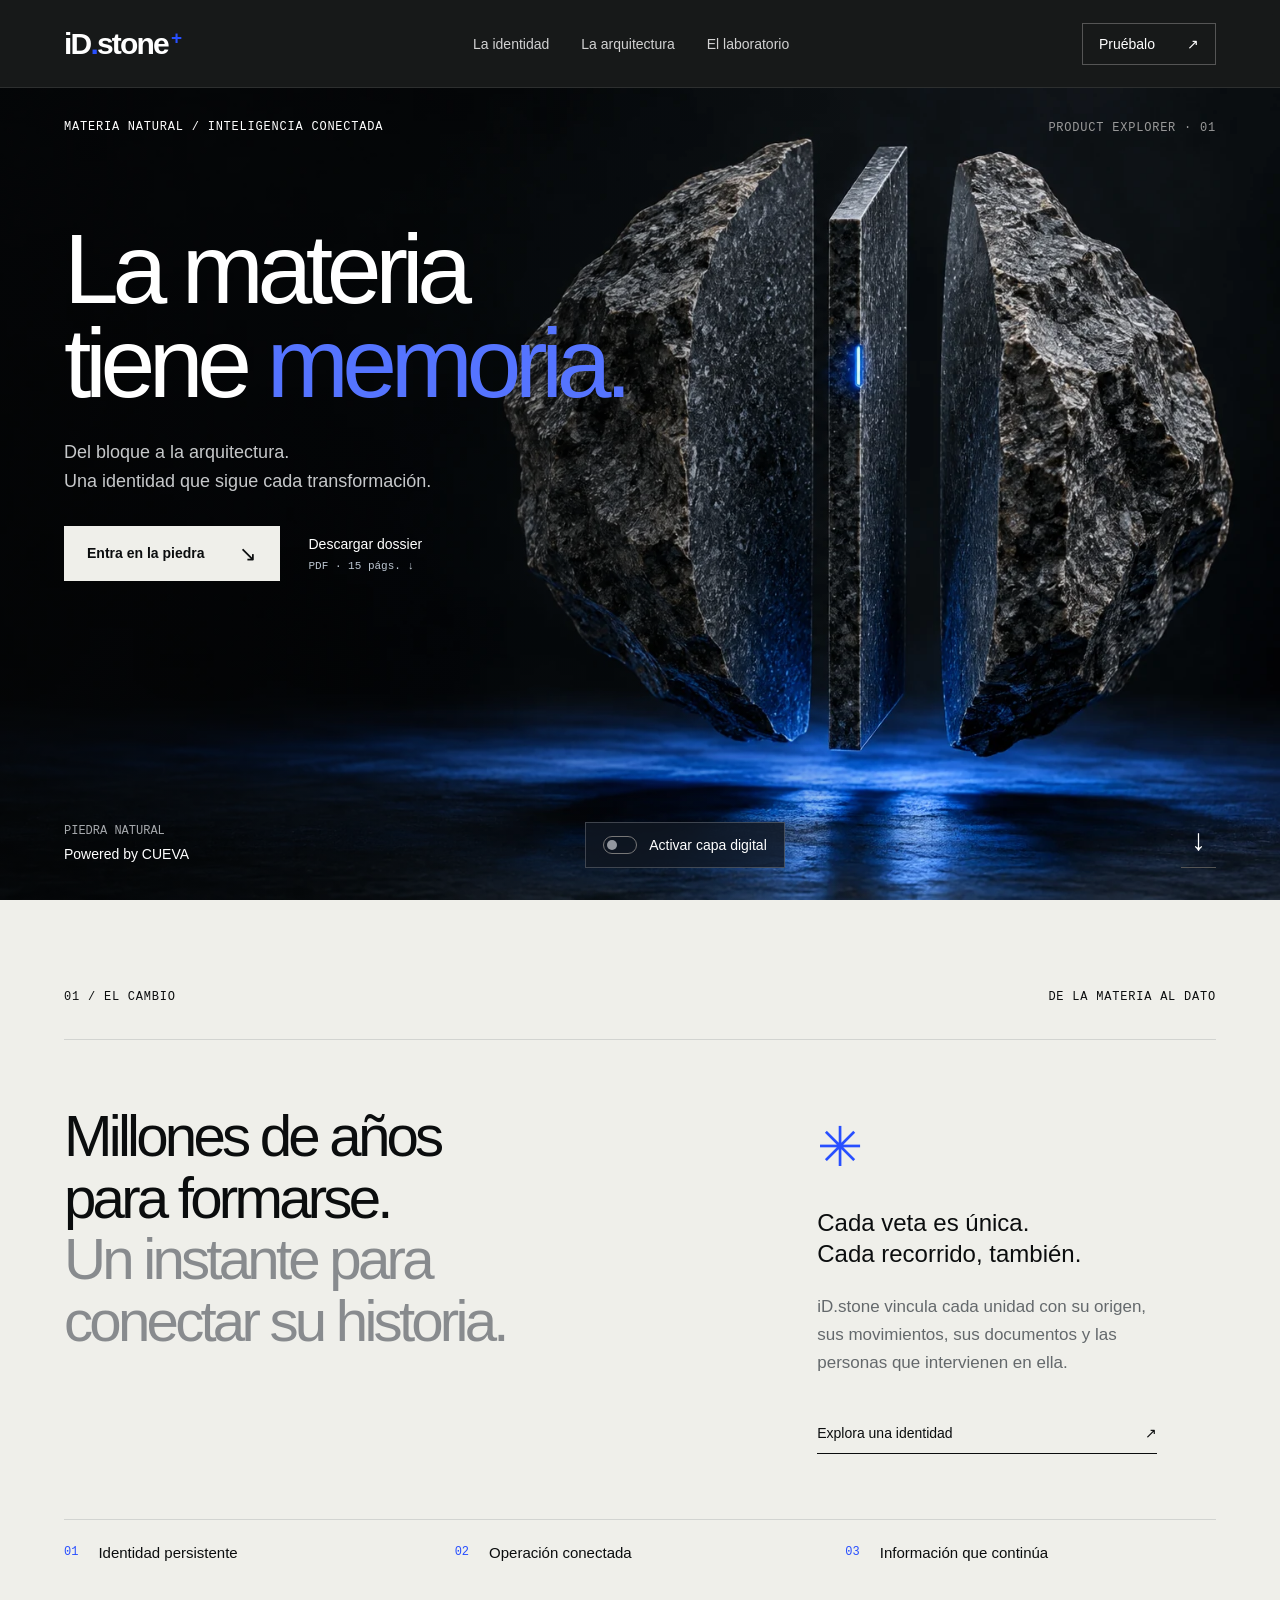
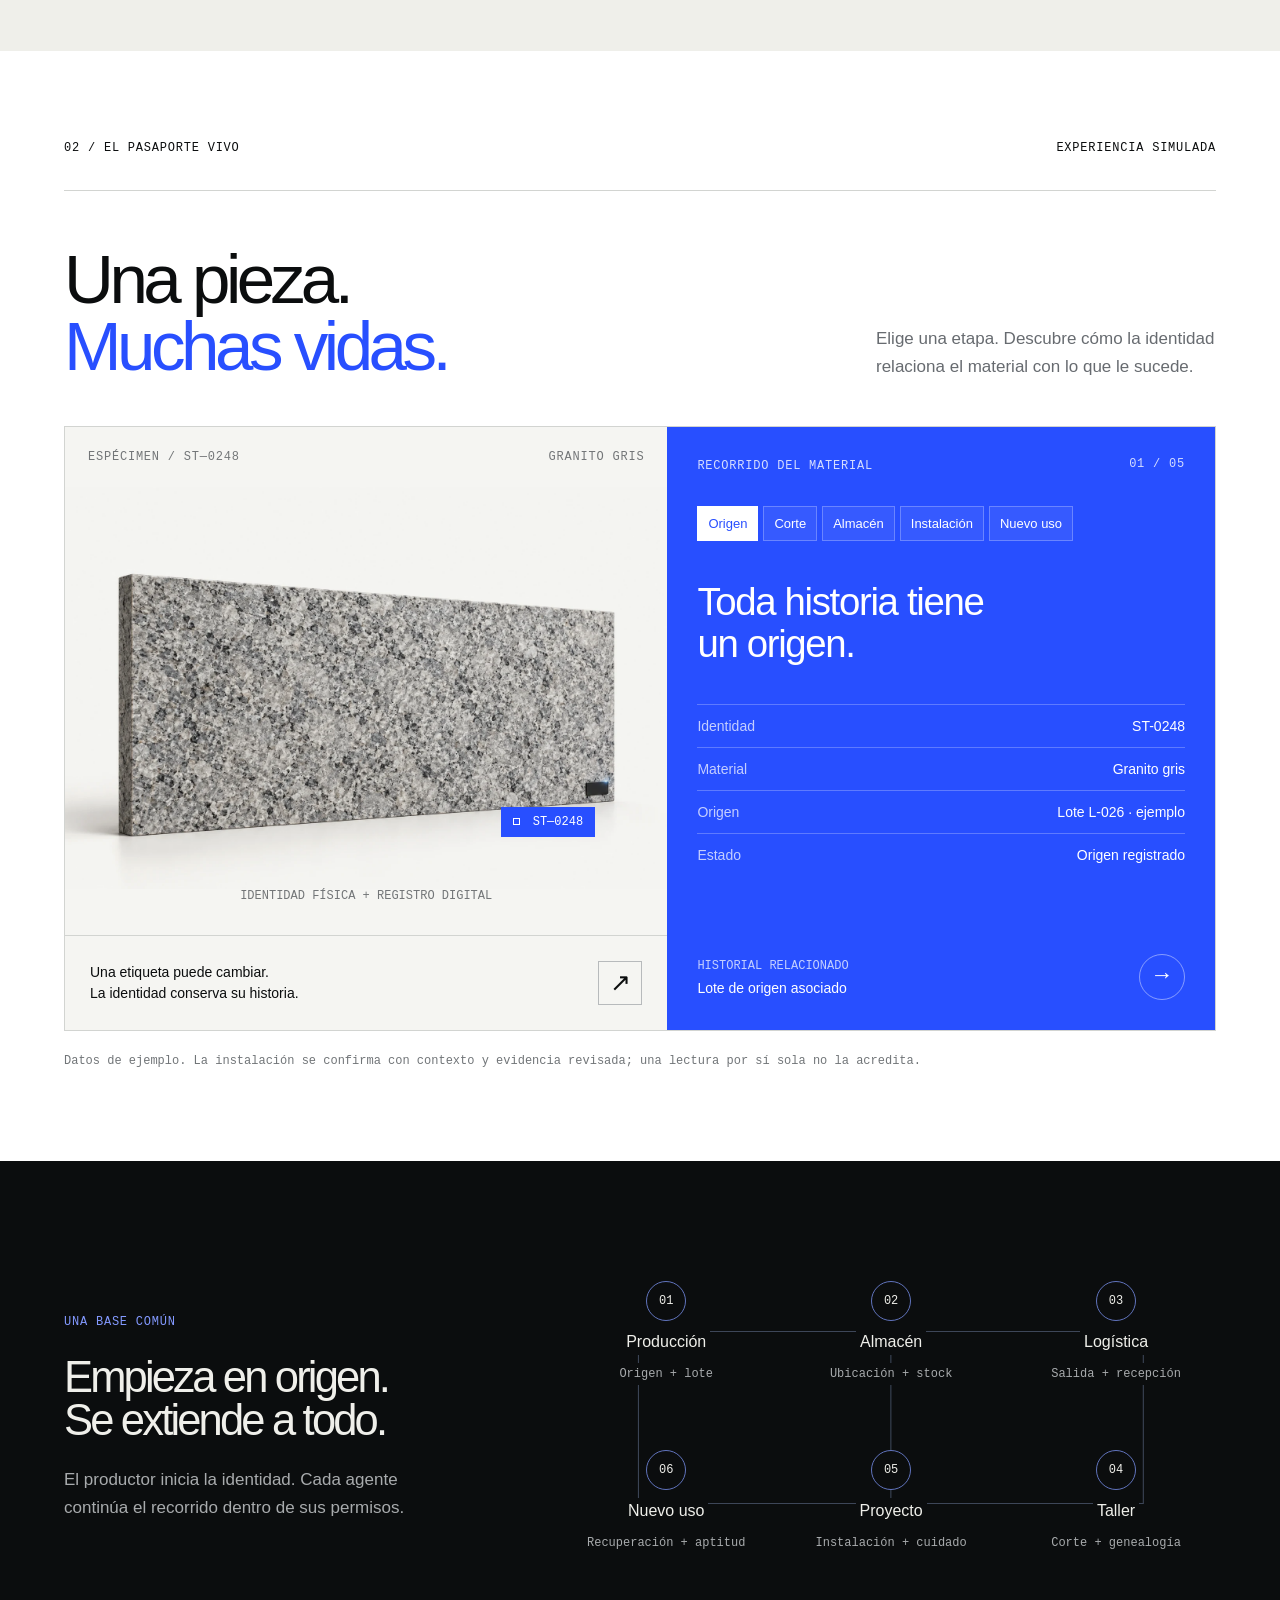
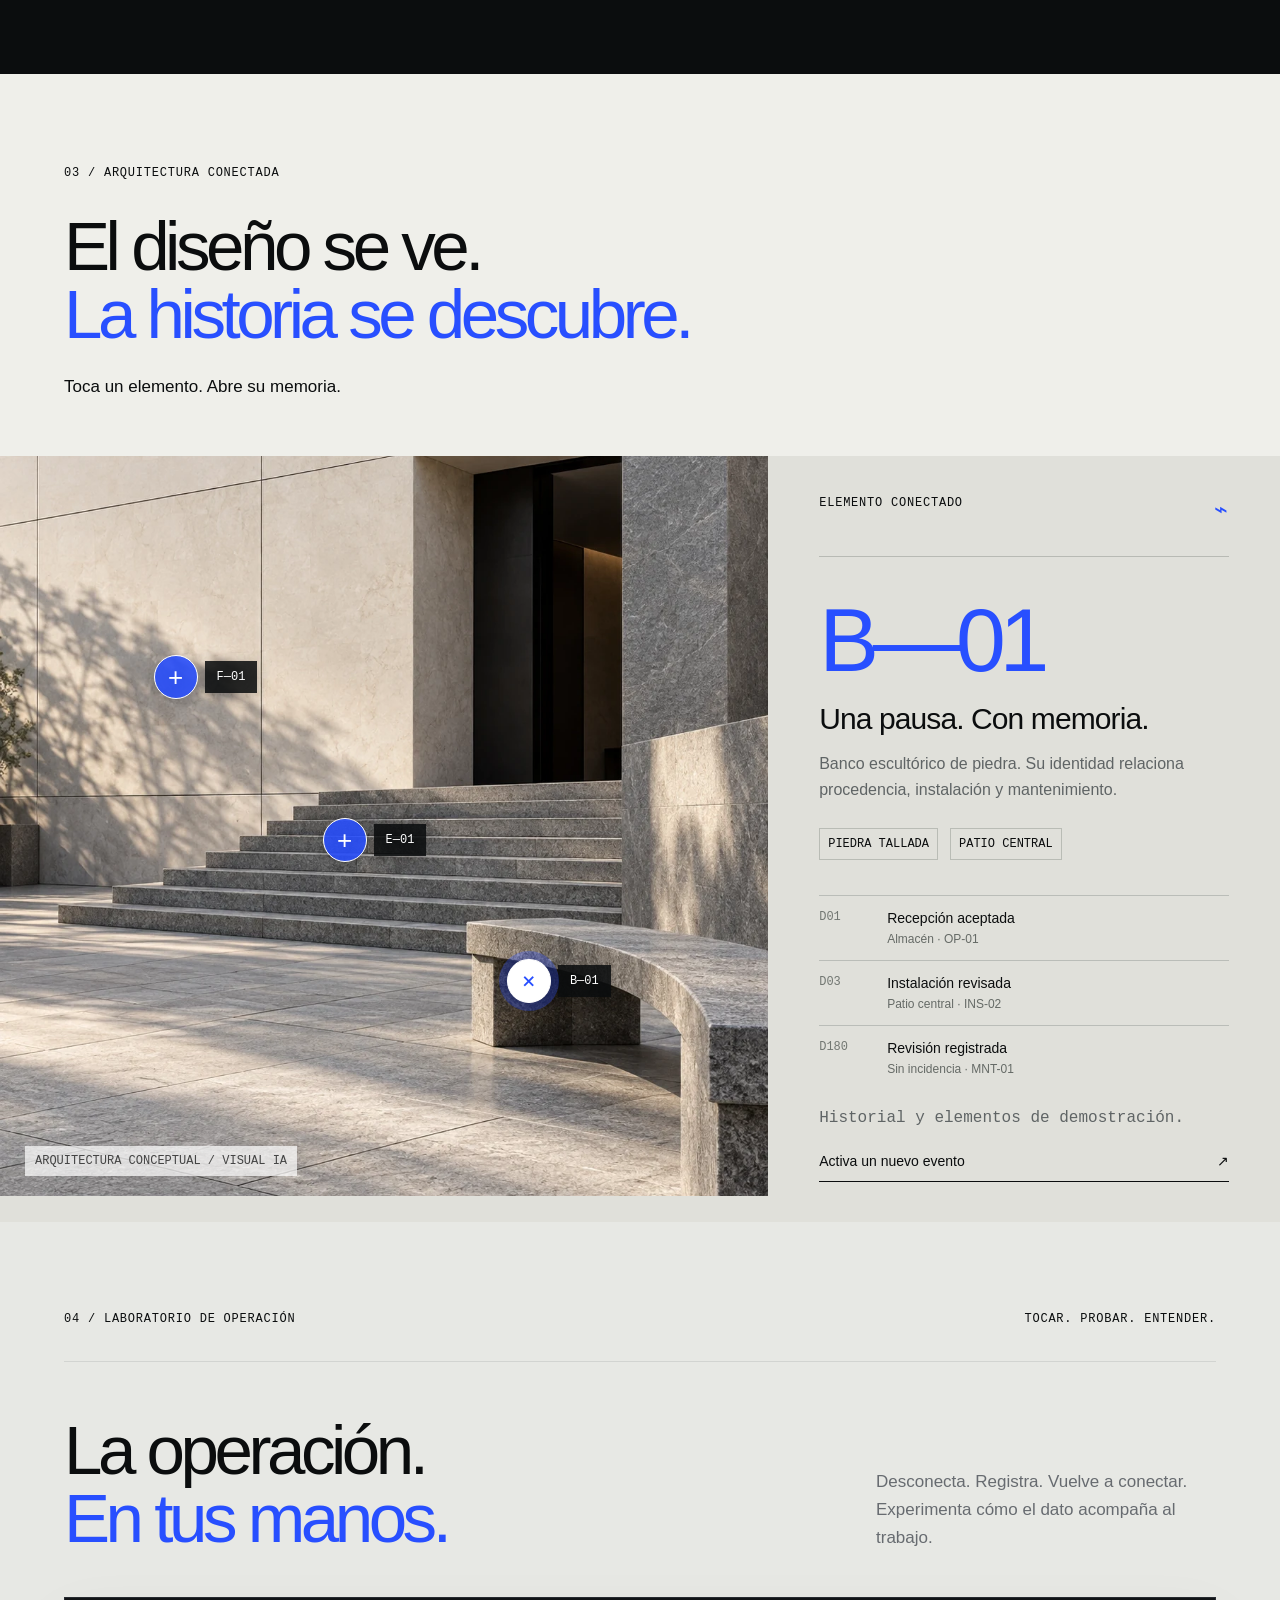
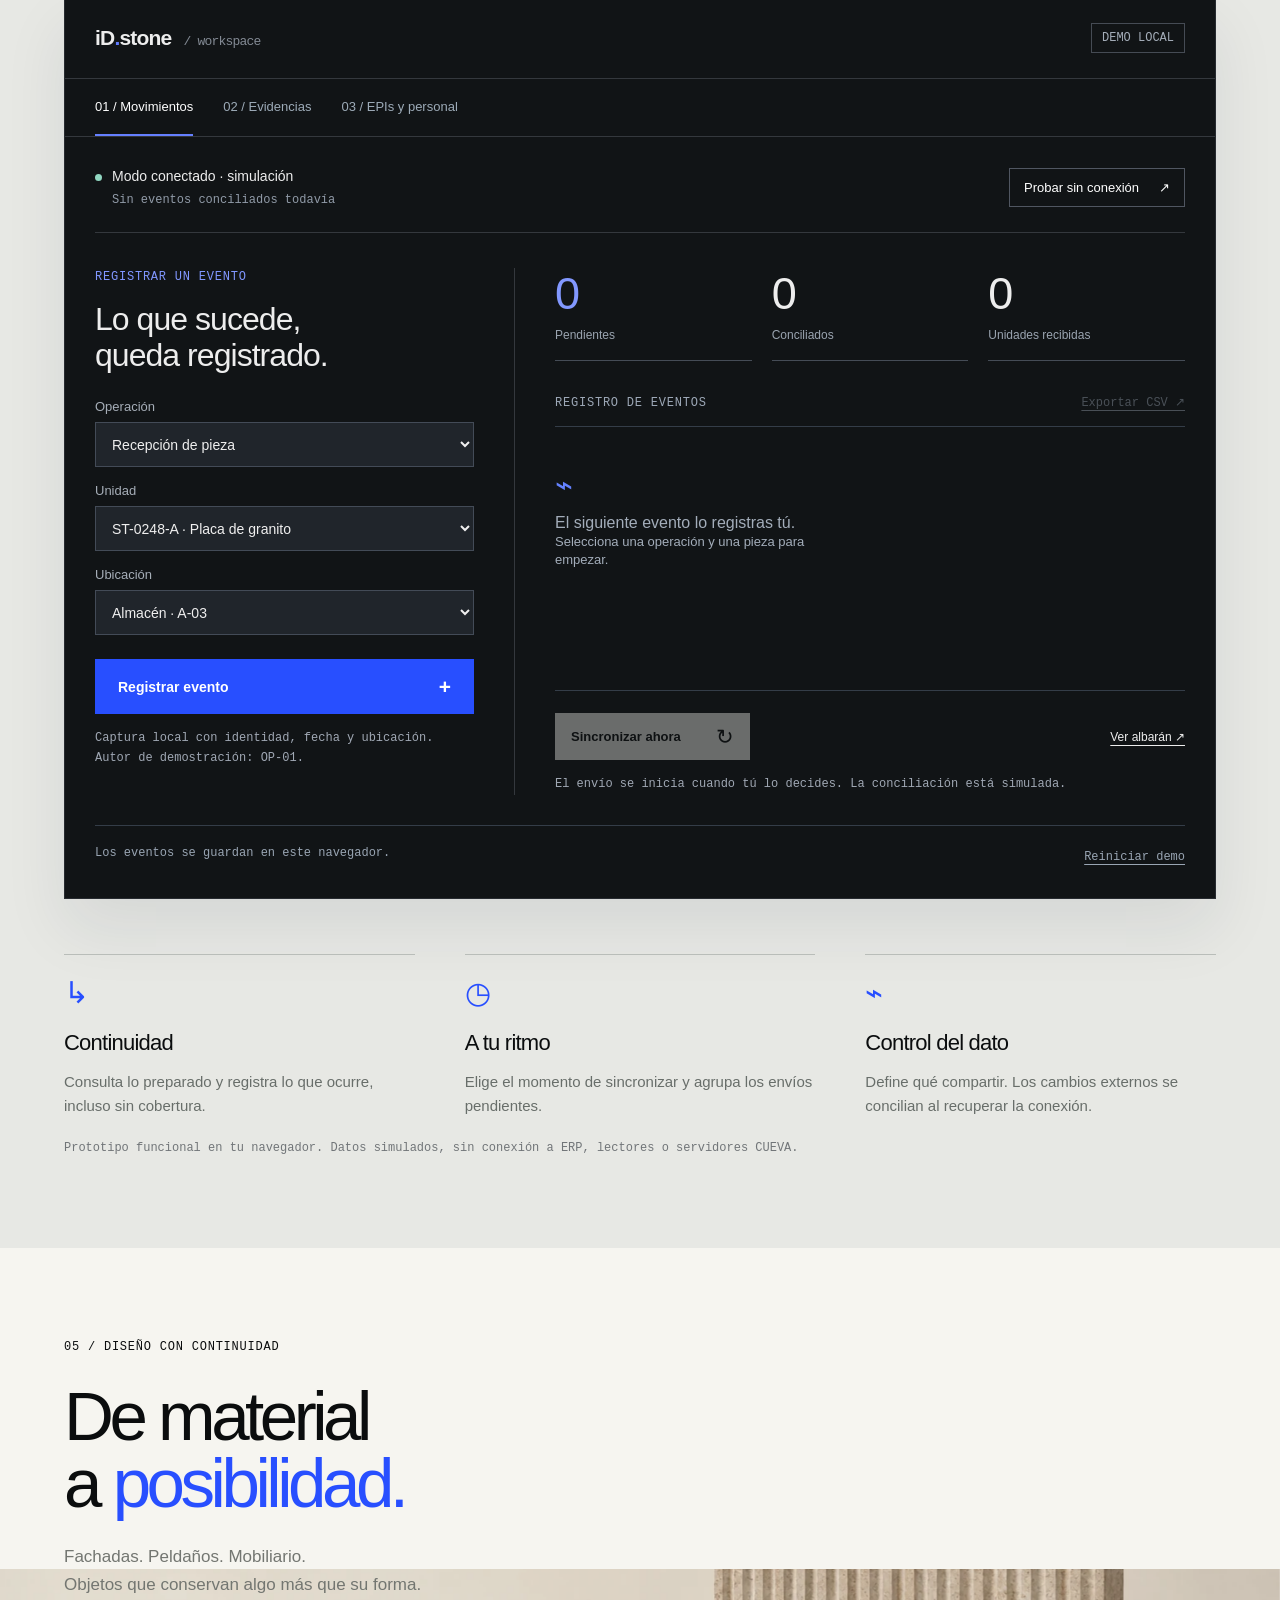
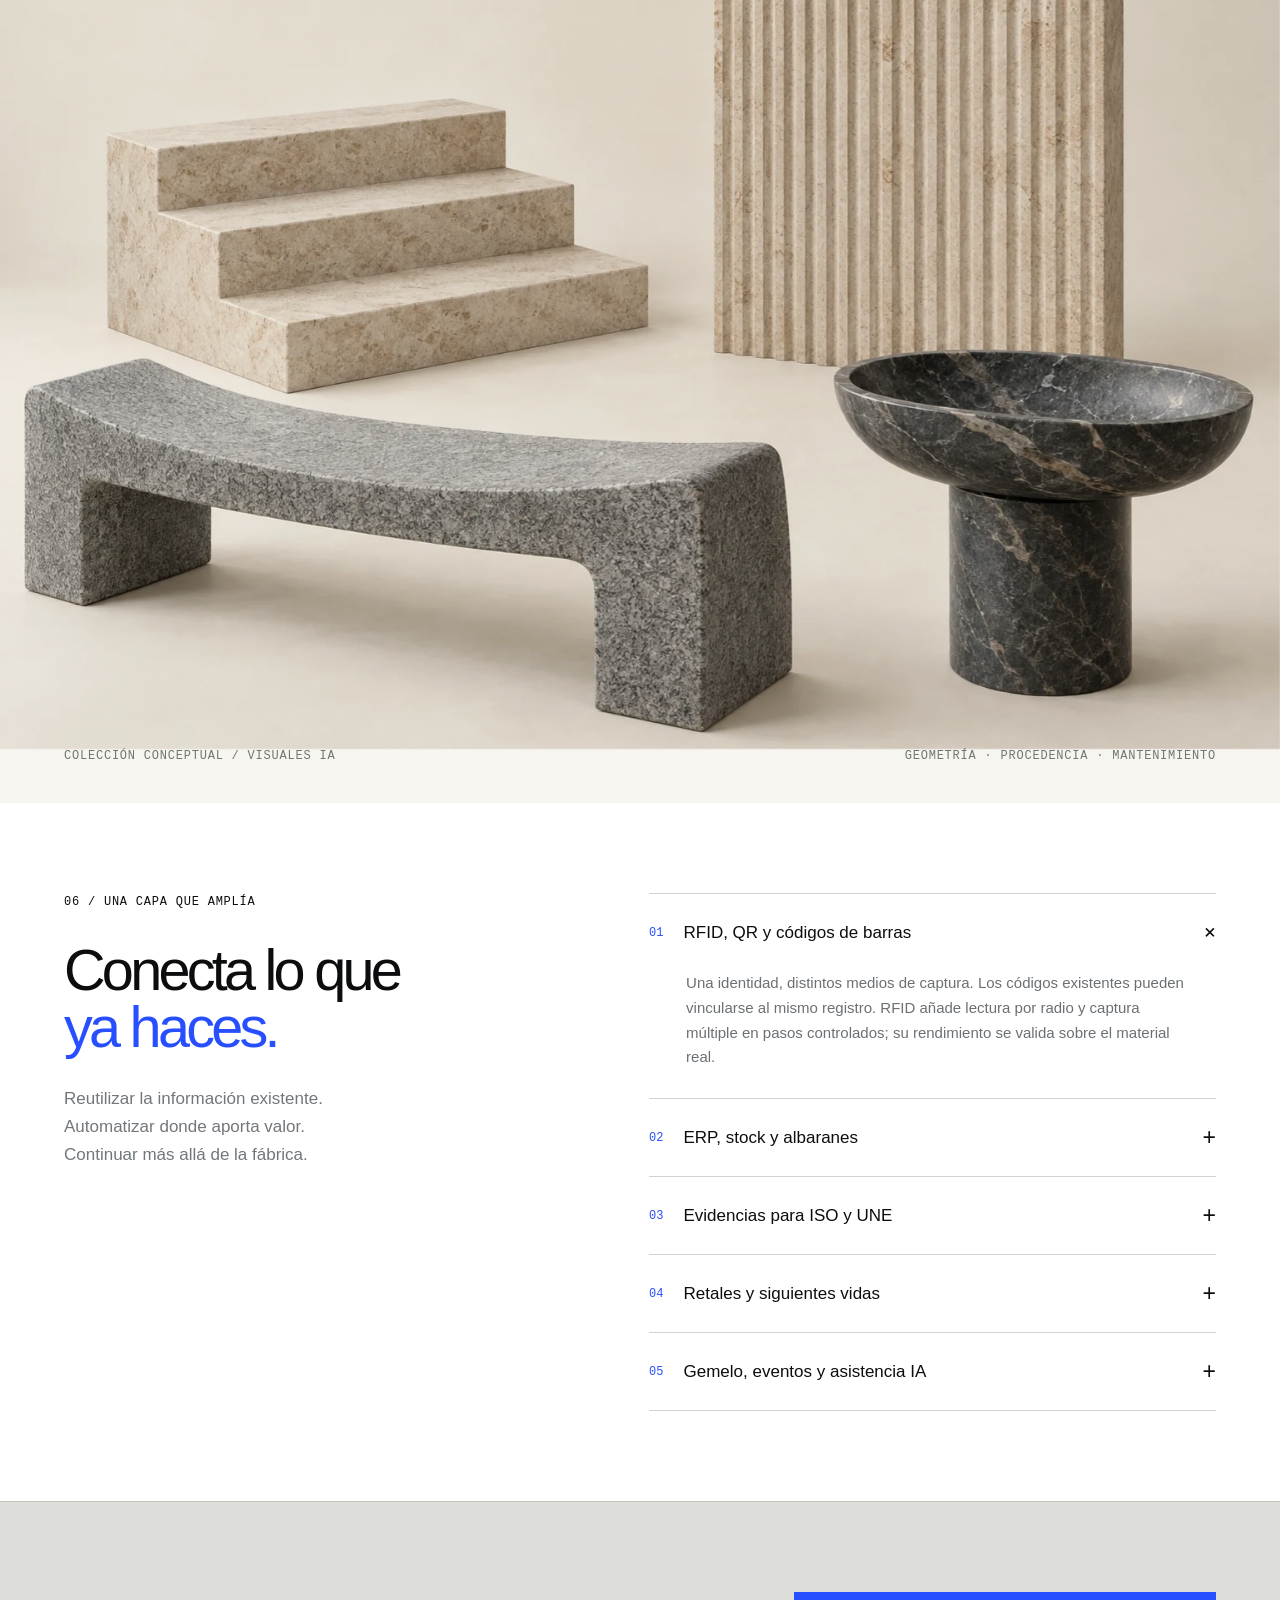
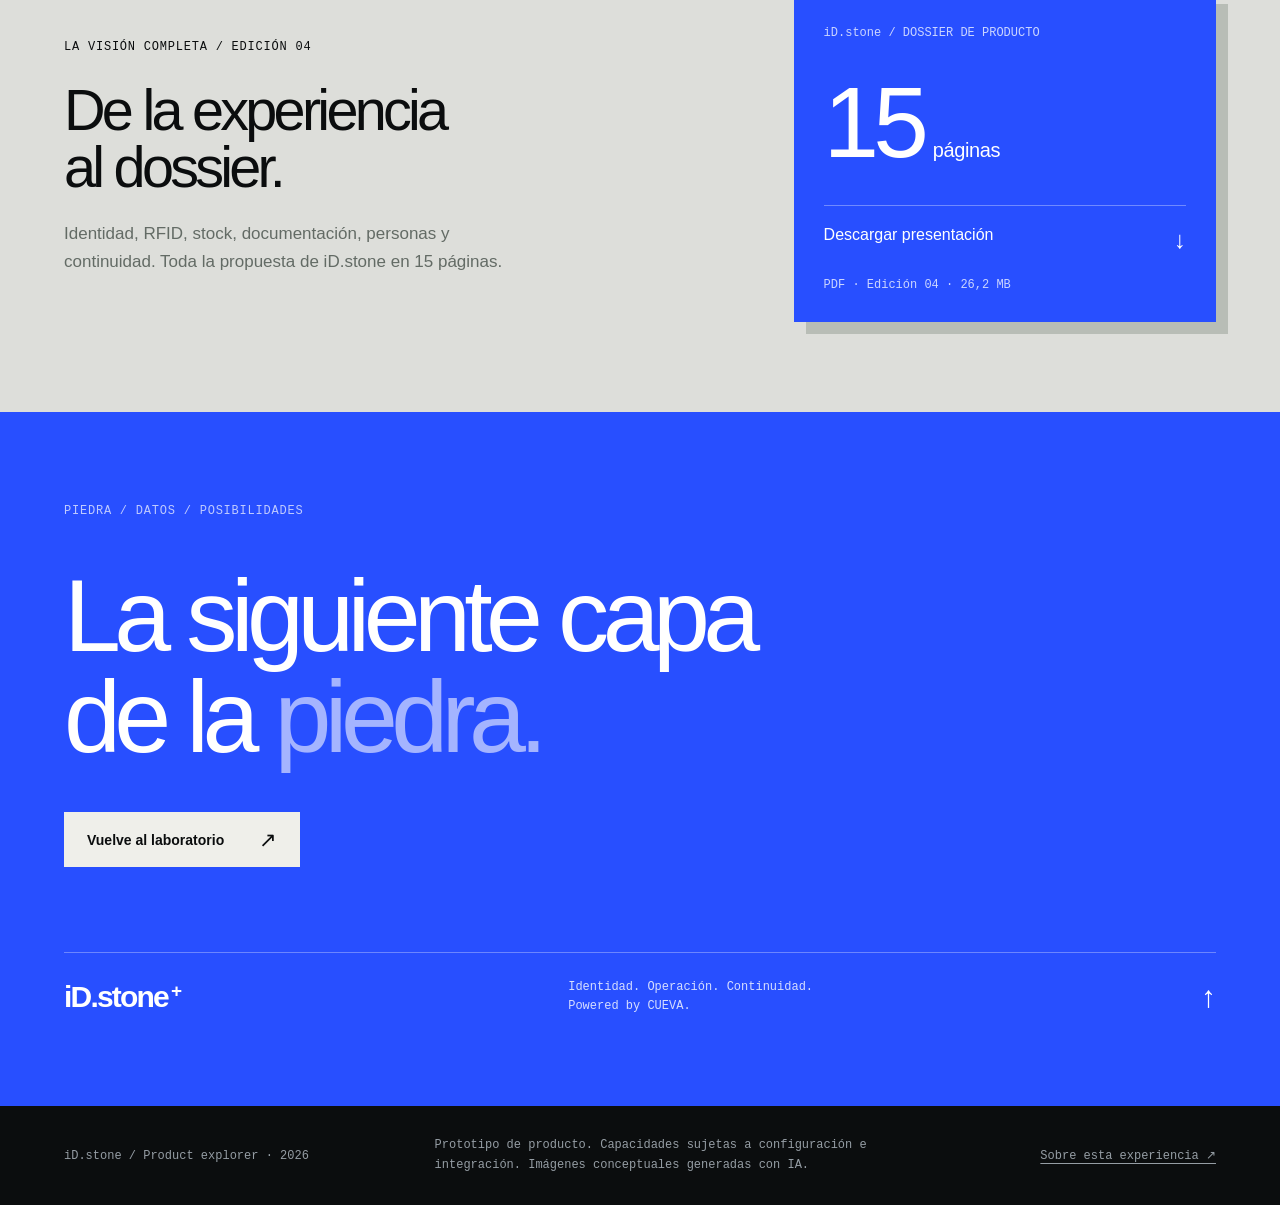
==== index.html @ 48f9ee41 "Add files via upload" ====
<!doctype html>
<html lang="es"><head><meta charset="utf-8"><meta name="viewport" content="width=device-width,initial-scale=1"><meta name="theme-color" content="#0b0d0e"><meta name="description" content="iD.stone. Identidad, trazabilidad y continuidad para la piedra. Explora un prototipo interactivo de la tecnología CUEVA."><meta name="robots" content="noindex,nofollow"><title>iD.stone — La materia tiene memoria.</title><link rel="icon" type="image/svg+xml" href="data:image/svg+xml,%3Csvg xmlns='http://www.w3.org/2000/svg' viewBox='0 0 64 64'%3E%3Crect width='64' height='64' rx='14' fill='%23284fff'/%3E%3Cpath d='M18 17h10v30H18zm17 0h11v30H35z' fill='white'/%3E%3C/svg%3E"><link rel="stylesheet" href="styles.css"><script defer src="app.js"></script></head>
<body><a class="skip" href="#pasaporte">Saltar al contenido</a>
<header class="nav"><a class="wordmark" href="#inicio" aria-label="iD.stone, inicio">iD<span class="brand-dot">.</span>stone<span class="brand-plus">+</span></a><nav aria-label="Principal"><a href="#pasaporte">La identidad</a><a href="#arquitectura">La arquitectura</a><a href="#laboratorio">El laboratorio</a></nav><a class="nav-cta" href="#laboratorio">Pruébalo <span aria-hidden="true">↗</span></a><button class="menu-toggle" aria-expanded="false" aria-label="Abrir navegación">☰</button></header>
<main>
<section id="inicio" class="hero"><img class="hero-image" src="assets/hero.webp" width="1536" height="1024" alt="Escultura de granito abierta en tres capas, con una pequeña señal azul en la pieza central"><div class="hero-shade"></div><div class="hero-top"><span class="eyebrow">MATERIA NATURAL / INTELIGENCIA CONECTADA</span><span class="edition">PRODUCT EXPLORER · 01</span></div><div class="hero-copy"><h1>La materia<br>tiene <em>memoria.</em></h1><p>Del bloque a la arquitectura.<br>Una identidad que sigue cada transformación.</p><a class="button light" href="#pasaporte">Entra en la piedra <span>↘</span></a><a class="hero-download" href="docs/ID_Stone_Dossier_Producto_15p.pdf" download>Descargar dossier <span>PDF · 15 págs. ↓</span></a></div><div class="digital-layer" aria-hidden="true"><div class="scan-line"></div><span class="pin pin-one">01 / ORIGEN</span><span class="pin pin-two">02 / IDENTIDAD</span><span class="pin pin-three">03 / CONTINUIDAD</span><div class="scan-info"><span>ID / ST—0248</span><strong>Historia vinculada</strong><small>RFID · QR · EVENTOS</small></div></div><div class="hero-bottom"><span class="hero-foot">PIEDRA NATURAL<br><b>Powered by CUEVA</b></span><button id="layer-toggle" class="layer-toggle" aria-pressed="false"><span class="toggle-track"><i></i></span><span>Activar capa digital</span></button><a class="scroll-link" href="#manifiesto" aria-label="Seguir explorando">↓</a></div></section>
<section id="manifiesto" class="manifesto pad"><div class="section-index"><span>01 / EL CAMBIO</span><span>DE LA MATERIA AL DATO</span></div><div class="manifesto-main"><h2>Millones de años<br>para formarse.<br><span>Un instante para<br>conectar su historia.</span></h2><div class="manifesto-aside"><span class="small-cross" aria-hidden="true">✳</span><p>Cada veta es única.<br>Cada recorrido, también.</p><p class="muted">iD.stone vincula cada unidad con su origen, sus movimientos, sus documentos y las personas que intervienen en ella.</p><a class="text-link" href="#pasaporte">Explora una identidad <span>↗</span></a></div></div><div class="principles"><div><b>01</b><span>Identidad persistente</span></div><div><b>02</b><span>Operación conectada</span></div><div><b>03</b><span>Información que continúa</span></div></div></section>
<section id="pasaporte" class="passport-section pad"><div class="section-index"><span>02 / EL PASAPORTE VIVO</span><span class="demo-label">EXPERIENCIA SIMULADA</span></div><div class="section-heading"><h2>Una pieza.<br><em>Muchas vidas.</em></h2><p>Elige una etapa. Descubre cómo la identidad relaciona el material con lo que le sucede.</p></div><div class="passport-lab"><div class="specimen"><div class="specimen-top"><span>ESPÉCIMEN / ST—0248</span><span>GRANITO GRIS</span></div><img src="assets/slab.webp" loading="lazy" width="1536" height="1024" alt="Placa de granito gris con identificador físico asociado"><span class="measurement">IDENTIDAD FÍSICA + REGISTRO DIGITAL</span><div class="identity-marker"><span></span> ST—0248</div><div class="specimen-foot"><span>Una etiqueta puede cambiar.<br>La identidad conserva su historia.</span><button class="icon-button" id="passport-open" aria-label="Abrir ficha completa de la pieza">↗</button></div></div><div class="passport-data"><div class="data-head"><span class="eyebrow">RECORRIDO DEL MATERIAL</span><span id="stage-index">01 / 05</span></div><div class="stage-buttons" role="group" aria-label="Etapa del pasaporte"><button data-stage="0" aria-pressed="true">Origen</button><button data-stage="1" aria-pressed="false">Corte</button><button data-stage="2" aria-pressed="false">Almacén</button><button data-stage="3" aria-pressed="false">Instalación</button><button data-stage="4" aria-pressed="false">Nuevo uso</button></div><div id="stage-content" aria-live="polite"></div><div class="stage-bottom"><span>HISTORIAL RELACIONADO<br><b id="stage-event">Lote de origen asociado</b></span><button id="next-stage" class="circle-button" aria-label="Explorar siguiente etapa">→</button></div></div></div><p class="section-note">Datos de ejemplo. La instalación se confirma con contexto y evidencia revisada; una lectura por sí sola no la acredita.</p></section>
<section class="chain pad"><div class="chain-intro"><span class="eyebrow">UNA BASE COMÚN</span><h2>Empieza en origen.<br>Se extiende a todo.</h2><p>El productor inicia la identidad. Cada agente continúa el recorrido dentro de sus permisos.</p></div><div class="chain-map" aria-label="Cadena de seis agentes relacionados"><svg viewBox="0 0 600 310" aria-hidden="true"><path d="M65 75H300H535V235H300H65Z"/><path d="M300 75V235"/></svg><a href="#pasaporte" class="chain-node"><b>01</b><span>Producción</span><small>Origen + lote</small></a><a href="#laboratorio" class="chain-node"><b>02</b><span>Almacén</span><small>Ubicación + stock</small></a><a href="#laboratorio" class="chain-node"><b>03</b><span>Logística</span><small>Salida + recepción</small></a><a href="#pasaporte" class="chain-node"><b>06</b><span>Nuevo uso</span><small>Recuperación + aptitud</small></a><a href="#arquitectura" class="chain-node"><b>05</b><span>Proyecto</span><small>Instalación + cuidado</small></a><a href="#pasaporte" class="chain-node"><b>04</b><span>Taller</span><small>Corte + genealogía</small></a></div></section>
<section id="arquitectura" class="architecture"><div class="architecture-title pad"><span class="eyebrow">03 / ARQUITECTURA CONECTADA</span><h2>El diseño se ve.<br><em>La historia se descubre.</em></h2><p>Toca un elemento. Abre su memoria.</p></div><div class="architecture-explorer"><div class="architecture-image"><img src="assets/architecture.webp" loading="lazy" width="1086" height="1448" alt="Patio contemporáneo con fachada de piedra, escalera de granito y banco escultórico"><button class="hotspot facade" data-object="facade" aria-label="Explorar fachada F-01" aria-pressed="false"><span>+</span><b>F—01</b></button><button class="hotspot stair" data-object="stair" aria-label="Explorar peldaño E-01" aria-pressed="false"><span>+</span><b>E—01</b></button><button class="hotspot bench active" data-object="bench" aria-label="Explorar banco B-01" aria-pressed="true"><span>+</span><b>B—01</b></button><div class="image-caption">ARQUITECTURA CONCEPTUAL / VISUAL IA</div></div><aside class="object-panel" aria-live="polite"><div class="object-panel-top"><span>ELEMENTO CONECTADO</span><span class="tiny-symbol">⌁</span></div><div id="object-content"></div><a class="text-link" href="#laboratorio">Activa un nuevo evento <span>↗</span></a></aside></div></section>
<section id="laboratorio" class="lab-section pad"><div class="section-index"><span>04 / LABORATORIO DE OPERACIÓN</span><span>TOCAR. PROBAR. ENTENDER.</span></div><div class="section-heading"><h2>La operación.<br><em>En tus manos.</em></h2><p>Desconecta. Registra. Vuelve a conectar.<br>Experimenta cómo el dato acompaña al trabajo.</p></div><div class="ops-shell"><div class="ops-header"><div class="ops-brand">iD<span>.</span>stone <small>/ workspace</small></div><span class="demo-badge">DEMO LOCAL</span></div><div class="ops-nav" role="group" aria-label="Módulo de operación"><button data-module="movements" aria-pressed="true">01 / Movimientos</button><button data-module="evidence" aria-pressed="false">02 / Evidencias</button><button data-module="people" aria-pressed="false">03 / EPIs y personal</button></div>
<div id="module-movements" class="module"><div class="mode-strip"><div><span class="status-led" id="mode-led"></span><strong id="mode-title">Modo conectado</strong><small id="last-sync">Sincronización de demostración</small></div><button id="offline-toggle" aria-pressed="false" class="mode-button">Probar sin conexión <span>↗</span></button></div><div class="ops-grid"><div class="capture"><span class="eyebrow">REGISTRAR UN EVENTO</span><h3>Lo que sucede,<br>queda registrado.</h3><label for="event-type">Operación</label><select id="event-type"><option value="Recepción">Recepción de pieza</option><option value="Revisión">Revisión de elemento</option><option value="Incidencia">Incidencia detectada</option></select><label for="event-piece">Unidad</label><select id="event-piece"><option value="ST-0248-A">ST-0248-A · Placa de granito</option><option value="B-01">B-01 · Banco escultórico</option><option value="E-01">E-01 · Peldaño de granito</option></select><label for="event-location">Ubicación</label><select id="event-location"><option>Almacén · A-03</option><option>Obra · Patio central</option><option>Taller · Corte 02</option></select><button id="capture-event" class="button blue">Registrar evento <span>+</span></button><p class="micro">Captura local con identidad, fecha y ubicación. Autor de demostración: OP-01.</p></div><div class="event-console"><div class="metrics"><div><span id="pending-count">0</span><small>Pendientes</small></div><div><span id="accepted-count">0</span><small>Conciliados</small></div><div><span id="stock-count">0</span><small>Unidades recibidas</small></div></div><div class="log-header"><span>REGISTRO DE EVENTOS</span><button id="export-events" class="plain-button">Exportar CSV ↗</button></div><div id="event-log" class="event-log" aria-live="polite"></div><div class="sync-actions"><button id="sync-events" class="button light">Sincronizar ahora <span>↻</span></button><button id="delivery-open" class="plain-button">Ver albarán ↗</button></div><p id="sync-help" class="micro">El envío se inicia cuando tú lo decides. La conciliación está simulada.</p></div></div><div class="ops-footer"><span id="storage-status">Los eventos se guardan en este navegador.</span><button id="reset-demo" class="plain-button">Reiniciar demo</button></div></div>
<div id="module-evidence" class="module" hidden><div class="evidence-layout"><div><span class="eyebrow">DEL EVENTO AL EXPEDIENTE</span><h3>Capturar una vez.<br>Documentar mejor.</h3><p>Los registros aceptados alimentan los campos disponibles. Los ensayos y las aprobaciones conservan su revisión responsable.</p><div class="evidence-flow">DATO <span>→</span> EVIDENCIA <span>→</span> REVISIÓN</div><button id="autofill" class="button blue">Autocompletar desde eventos <span>↗</span></button></div><div class="evidence-sheet"><div class="log-header"><span>FICHA / ST-0248-A</span><span id="evidence-progress">0 / 4 CAMPOS</span></div><dl id="evidence-fields"></dl><p class="micro">Ejemplo de preparación documental. No certifica cumplimiento ISO o UNE ni sustituye ensayos.</p></div></div><div class="standards"><span>ISO 9001 <small>Calidad</small></span><span>ISO 14001 <small>Medioambiente</small></span><span>ISO 45001 <small>Seguridad y salud</small></span><span>UNE-EN <small>Requisitos por producto</small></span></div></div>
<div id="module-people" class="module" hidden><div class="people-head"><div><span class="eyebrow">PERSONAS + EQUIPOS</span><h3>También cuenta<br>quién está detrás.</h3></div><p>Identidad profesional, formación, asignación de EPIs y revisiones. Acceso según función y permisos.</p></div><div class="people-list"><div><span class="person-icon">OP<br>01</span><div><strong>Operador de demostración</strong><small>Operación · almacén A</small></div><span class="state-label">Perfil local</span></div><div><span class="person-icon">EPI<br>08</span><div><strong>Casco de protección</strong><small id="ppe-status">Disponible · pendiente de asignación</small></div><button id="ppe-assign" class="button light">Asignar EPI +</button></div><div><span class="person-icon">DOC<br>02</span><div><strong>Autorización por tarea</strong><small>Documento pendiente de revisión</small></div><span class="state-label warning">Revisar</span></div></div><p class="micro">Asignación simulada con acuse. Una lectura no acredita el uso correcto del EPI ni concede habilitación.</p></div>
</div><div class="offline-values"><div><span>↳</span><h3>Continuidad</h3><p>Consulta lo preparado y registra lo que ocurre, incluso sin cobertura.</p></div><div><span>◷</span><h3>A tu ritmo</h3><p>Elige el momento de sincronizar y agrupa los envíos pendientes.</p></div><div><span>⌁</span><h3>Control del dato</h3><p>Define qué compartir. Los cambios externos se concilian al recuperar la conexión.</p></div></div><p class="section-note">Prototipo funcional en tu navegador. Datos simulados, sin conexión a ERP, lectores o servidores CUEVA.</p></section>
<section class="design-section"><div class="design-copy pad"><span class="eyebrow">05 / DISEÑO CON CONTINUIDAD</span><h2>De material<br>a <em>posibilidad.</em></h2><p>Fachadas. Peldaños. Mobiliario.<br>Objetos que conservan algo más que su forma.</p></div><img src="assets/collection.webp" loading="lazy" width="1536" height="1024" alt="Colección conceptual de banco curvo, peldaños, panel acanalado y lavabo tallados en piedra"><div class="design-caption"><span>COLECCIÓN CONCEPTUAL / VISUALES IA</span><span>GEOMETRÍA · PROCEDENCIA · MANTENIMIENTO</span></div></section>
<section class="capabilities pad"><div><span class="eyebrow">06 / UNA CAPA QUE AMPLÍA</span><h2>Conecta lo que<br><em>ya haces.</em></h2><p>Reutilizar la información existente.<br>Automatizar donde aporta valor.<br>Continuar más allá de la fábrica.</p></div><div class="accordion"><details open><summary><span>01</span> RFID, QR y códigos de barras <b>+</b></summary><p>Una identidad, distintos medios de captura. Los códigos existentes pueden vincularse al mismo registro. RFID añade lectura por radio y captura múltiple en pasos controlados; su rendimiento se valida sobre el material real.</p></details><details><summary><span>02</span> ERP, stock y albaranes <b>+</b></summary><p>Relaciona pedidos, unidades y documentos. Prepara borradores desde operaciones aceptadas y concilia estados entre centros. Las reglas, la numeración y la autorización se acuerdan con el sistema de gestión.</p></details><details><summary><span>03</span> Evidencias para ISO y UNE <b>+</b></summary><p>Mapea requisitos a campos, fuentes y documentos. Autocompleta datos disponibles, marca ausencias y conserva la revisión. Las ediciones y requisitos aplicables se configuran por producto y uso; la herramienta no otorga certificaciones.</p></details><details><summary><span>04</span> Retales y siguientes vidas <b>+</b></summary><p>Cada corte crea unidades relacionadas con su origen. El retal conserva geometría, acabado, ubicación y disponibilidad para evaluar un nuevo uso con la aptitud técnica necesaria.</p></details><details><summary><span>05</span> Gemelo, eventos y asistencia IA <b>+</b></summary><p>Conecta el elemento físico con su representación, ubicación y mantenimiento. La asistencia puede señalar anomalías o datos incompletos para revisión humana, según las integraciones y reglas configuradas.</p></details></div></section>
<section class="download-section pad"><div><span class="eyebrow">LA VISIÓN COMPLETA / EDICIÓN 04</span><h2>De la experiencia<br>al dossier.</h2><p>Identidad, RFID, stock, documentación, personas y continuidad. Toda la propuesta de iD.stone en 15 páginas.</p></div><a class="download-pdf" href="docs/ID_Stone_Dossier_Producto_15p.pdf" download><span>iD.stone / DOSSIER DE PRODUCTO</span><strong>15<span>páginas</span></strong><div>Descargar presentación <b>↓</b></div><small>PDF · Edición 04 · 26,2 MB</small></a></section><section class="closing pad"><span class="eyebrow">PIEDRA / DATOS / POSIBILIDADES</span><h2>La siguiente capa<br>de la <em>piedra.</em></h2><a href="#laboratorio" class="button light">Vuelve al laboratorio <span>↗</span></a><div class="closing-bottom"><span class="wordmark">iD.stone<span class="brand-plus">+</span></span><p>Identidad. Operación. Continuidad.<br>Powered by CUEVA.</p><a href="#inicio" aria-label="Volver al inicio">↑</a></div></section>
</main><footer class="footer"><span>iD.stone / Product explorer · 2026</span><p>Prototipo de producto. Capacidades sujetas a configuración e integración. Imágenes conceptuales generadas con IA.</p><button class="plain-button" id="about-open">Sobre esta experiencia ↗</button></footer>
<dialog id="detail-dialog"><div class="dialog-top"><span>iD.stone / EXPLORER</span><button id="dialog-close" class="icon-button" aria-label="Cerrar ventana">×</button></div><div id="dialog-content"></div></dialog><div class="toast" role="status" id="toast"></div><noscript><div class="noscript">Activa JavaScript para explorar el pasaporte y las demostraciones. El contenido del producto sigue disponible.</div></noscript>
</body></html>
---- styles.css ----
:root{--ink:#0b0d0e;--paper:#efefea;--blue:#284fff;--muted:#939597;--line:#d2d4d1;--white:#fff;--pad:clamp(24px,5vw,88px);font-family:Arial,Helvetica,sans-serif;color:var(--ink);background:var(--paper);font-synthesis:none}*{box-sizing:border-box}html{scroll-behavior:smooth;scroll-padding-top:88px}body{margin:0}button,input,select{font:inherit}a{color:inherit;text-decoration:none}button,a,select{-webkit-tap-highlight-color:transparent}button{cursor:pointer}button:disabled{opacity:.4;cursor:not-allowed}button{color:inherit}button:focus-visible,a:focus-visible,summary:focus-visible,select:focus-visible{outline:3px solid #ffae49;outline-offset:5px}img{max-width:100%;display:block}button{border:0}h1,h2,h3,p{margin:0}h1,h2{font-weight:500;letter-spacing:-.065em;line-height:.98}h2{font-size:clamp(44px,5.4vw,88px)}em{font-style:normal;color:var(--blue)}p{font-size:17px;line-height:1.65}small{font-size:13px}button{transition:background .2s,color .2s,transform .2s}button:hover:not(:disabled){filter:brightness(1.06)}.pad{padding:90px var(--pad)}.eyebrow,.section-index,.edition,.hero-foot,.specimen-top,.measurement,.data-head,.demo-label,.image-caption,.object-panel-top,.log-header,.design-caption,.closing-bottom p,.footer,.micro,.chain-node small{font-family:'Courier New',monospace}.eyebrow,.section-index,.edition,.specimen-top,.data-head,.demo-label,.object-panel-top,.log-header,.design-caption{font-size:12px;letter-spacing:.065em}.eyebrow{display:block;line-height:1.6}.skip{position:fixed;top:-80px;left:16px;z-index:100;background:white;padding:16px}.skip:focus{top:16px}.nav{height:88px;padding:0 var(--pad);display:flex;align-items:center;justify-content:space-between;color:white;background:#0b0d0ef2;position:sticky;top:0;z-index:20;backdrop-filter:blur(15px);border-bottom:1px solid #ffffff18}.wordmark{font-size:30px;font-weight:700;letter-spacing:-1.8px;white-space:nowrap}.brand-dot{color:var(--blue)}.brand-plus{font-size:19px;vertical-align:top;margin-left:3px;color:var(--blue)}.nav nav{display:flex;gap:32px;font-size:14px}.nav nav a{color:#d2d2d2}.nav nav a:hover{color:white}.nav-cta{border:1px solid #555;padding:12px 16px;font-size:14px;display:flex;gap:32px}.menu-toggle{display:none;background:none;color:white;font-size:24px}.hero{height:min(830px,calc(100svh - 88px));min-height:670px;position:relative;overflow:hidden;background:#07090a;color:white}.hero-image{width:100%;height:100%;position:absolute;object-fit:cover;object-position:center;transition:transform 2s ease}.hero-shade{position:absolute;inset:0;background:linear-gradient(90deg,#040607aa,transparent 70%)}.hero-top{position:absolute;left:var(--pad);right:var(--pad);top:30px;display:flex;justify-content:space-between;align-items:center}.hero-top .edition{color:#999}.hero-copy{position:relative;z-index:2;padding:135px var(--pad) 160px;pointer-events:none}.hero-copy a{pointer-events:auto}.hero h1{font-size:clamp(70px,7.7vw,126px);max-width:900px;line-height:.95;text-wrap:balance}.hero h1 em{color:#5574ff}.hero-copy p{margin:28px 0 30px;color:#c6c8ca;font-size:18px;line-height:1.6}.button{display:inline-flex;align-items:center;justify-content:space-between;gap:35px;min-height:54px;padding:16px 22px;font-size:14px;font-weight:600;border:1px solid transparent}.button span{font-size:21px;line-height:1}.button.light{background:var(--paper);color:var(--ink)}.button.blue{background:var(--blue);color:white}.button:hover{transform:translateY(-2px)}.hero-bottom{position:absolute;bottom:32px;left:var(--pad);right:var(--pad);display:flex;justify-content:space-between;align-items:end;z-index:4}.hero-foot{font-size:12px;line-height:1.8;color:#a6a9ad}.hero-foot b{font-family:Arial;font-weight:400;color:white;font-size:14px}.layer-toggle{display:flex;align-items:center;gap:12px;background:#111722c9;border:1px solid #ffffff35;color:white;padding:13px 17px;font-size:14px;backdrop-filter:blur(15px)}.toggle-track{width:34px;height:18px;border:1px solid #777;border-radius:20px;display:block;padding:3px}.toggle-track i{width:10px;height:10px;border-radius:50%;background:#93979f;display:block;transition:transform .3s}.layer-toggle[aria-pressed=true] .toggle-track{background:var(--blue);border-color:var(--blue)}.layer-toggle[aria-pressed=true] i{background:white;transform:translateX(15px)}.scroll-link{font-size:30px;border-bottom:1px solid #555;padding:10px}.digital-layer{position:absolute;inset:0;opacity:0;transition:opacity .5s;pointer-events:none;z-index:3}.hero.connected .digital-layer{opacity:1}.hero.connected .hero-image{transform:scale(1.025)}.pin{position:absolute;border-top:1px solid #a9b8ff;padding:10px 0 0 10px;font:12px 'Courier New';background:#0b0d0e80;backdrop-filter:blur(4px)}.pin-one{top:20%;left:56%}.pin-two{top:38%;left:73%}.pin-three{top:66%;left:83%}.scan-info{position:absolute;right:10%;bottom:18%;display:grid;gap:8px;background:#173cccce;border:1px solid #88a0ff;padding:20px 30px}.scan-info span,.scan-info small{font:12px 'Courier New';color:#bac7ff}.scan-info strong{font-weight:400;font-size:20px}.scan-line{position:absolute;left:49%;right:3%;top:20%;height:1px;background:linear-gradient(90deg,transparent,#4477ff,transparent);box-shadow:0 0 20px #335dff;animation:scan 6s infinite alternate}.section-index{display:flex;justify-content:space-between;padding-bottom:35px;border-bottom:1px solid var(--line);gap:20px}.manifesto-main{display:grid;grid-template-columns:1.6fr 1fr;gap:10%;padding:65px 0}.manifesto h2{font-size:clamp(40px,4.55vw,72px);line-height:1.06}.manifesto h2 span{color:#888b8e}.manifesto-aside{padding-top:15px;max-width:340px}.small-cross{font-size:55px;line-height:1;color:var(--blue);display:block;margin-bottom:32px}.manifesto-aside>p:first-of-type{font-size:24px;line-height:1.3;margin-bottom:24px}.muted{color:#64696c}.text-link{display:flex;justify-content:space-between;gap:32px;padding:21px 0 12px;margin-top:26px;border-bottom:1px solid currentColor;font-size:14px}.principles{display:grid;grid-template-columns:repeat(3,1fr);border-top:1px solid var(--line);padding-top:24px;gap:20px}.principles>div{display:flex;gap:20px;align-items:center;font-size:15px}.principles b{font:12px 'Courier New';color:var(--blue)}.passport-section{background:#fff}.section-heading{display:flex;align-items:end;justify-content:space-between;gap:40px;margin:55px 0 45px}.section-heading>p{max-width:340px;color:#676b70}.passport-lab{display:grid;grid-template-columns:1.1fr 1fr;min-height:530px;border:1px solid var(--line)}.specimen{position:relative;display:flex;flex-direction:column;justify-content:space-between;background:#f5f5f2;overflow:hidden}.specimen-top{display:flex;justify-content:space-between;padding:23px;color:#737678;gap:15px}.specimen img{width:100%;mix-blend-mode:multiply;transition:transform .6s}.specimen:hover img{transform:scale(1.035)}.measurement{text-align:center;font-size:12px;color:#737678}.identity-marker{position:absolute;top:63%;right:12%;padding:8px 12px;background:var(--blue);color:white;font:12px 'Courier New'}.identity-marker span{display:inline-block;width:7px;height:7px;border:1px solid white;margin-right:5px}.specimen-foot{display:flex;justify-content:space-between;align-items:center;padding:25px;font-size:14px;line-height:1.5;border-top:1px solid var(--line);margin-top:32px}.icon-button{width:44px;height:44px;background:transparent;border:1px solid #b7babc;font-size:25px;flex-shrink:0}.passport-data{background:var(--blue);color:white;padding:30px;display:flex;flex-direction:column}.data-head{display:flex;justify-content:space-between;gap:12px;color:#d5ddff}.stage-buttons{display:flex;flex-wrap:wrap;gap:5px;margin:30px 0 40px}.stage-buttons button{background:#ffffff10;border:1px solid #ffffff42;color:white;padding:9px 10px;font-size:13px}.stage-buttons button[aria-pressed=true]{background:white;color:var(--blue)}.passport-data h3{font-size:clamp(28px,3vw,43px);font-weight:400;letter-spacing:-.035em;line-height:1.08;margin-bottom:28px;min-height:95px}.passport-data dl{margin:0}.passport-data dl>div{display:flex;justify-content:space-between;gap:20px;padding:13px 0;border-top:1px solid #ffffff40;font-size:14px}.passport-data dt{color:#c4ceff}.passport-data dd{margin:0;text-align:right}.stage-bottom{margin-top:auto;padding-top:30px;display:flex;justify-content:space-between;align-items:center;gap:20px;font:12px/1.6 'Courier New';color:#c3cfff}.stage-bottom b{font:14px Arial;color:white;display:block;margin-top:4px}.circle-button{width:46px;height:46px;border:1px solid #ffffff70;border-radius:50%;background:transparent;color:white;font-size:23px;flex-shrink:0}.section-note{font:12px/1.7 'Courier New';color:#717578;margin-top:20px;max-width:950px}.chain{background:var(--ink);color:var(--paper);display:grid;grid-template-columns:.8fr 1.2fr;gap:6%;align-items:center}.chain h2{font-size:clamp(35px,3.4vw,56px);margin:24px 0}.chain p{color:#a8abad;max-width:380px}.chain .eyebrow{color:#8399ff}.chain-map{position:relative;display:grid;grid-template-columns:repeat(3,1fr);gap:65px 25px;padding:30px 0}.chain-map svg{position:absolute;inset:0;width:100%;height:100%;stroke:#3d4658;stroke-width:1;fill:none}.chain-node{position:relative;display:grid;gap:8px;justify-items:center;text-align:center}.chain-node b{font:12px 'Courier New';background:var(--ink);border:1px solid #6174bd;border-radius:50%;width:40px;height:40px;display:grid;place-items:center;transition:background .3s}.chain-node:hover b{background:var(--blue)}.chain-node span{font-size:16px;background:var(--ink);padding:4px}.chain-node small{font-size:12px;color:#a8abad;background:var(--ink);padding:4px}.architecture-title{padding-bottom:55px}.architecture-title h2{margin:30px 0 24px}.architecture-explorer{display:grid;grid-template-columns:1.5fr 1fr;background:#e0e0da}.architecture-image{position:relative;height:740px;overflow:hidden}.architecture-image>img{width:100%;height:100%;object-fit:cover;object-position:center 47%}.image-caption{position:absolute;bottom:20px;left:25px;background:#ffffffb5;padding:8px 10px;font-size:12px;color:#444}.hotspot{position:absolute;background:transparent;display:flex;align-items:center;padding:0;color:white;filter:drop-shadow(0 2px 8px #0004)}.hotspot>span{width:44px;height:44px;border:1px solid white;border-radius:50%;display:grid;place-items:center;background:#284fffe0;font-size:26px;transition:transform .2s}.hotspot b{font:12px 'Courier New';background:#0b0d0edc;padding:9px 12px;margin-left:7px}.hotspot.active>span{background:white;color:var(--blue);box-shadow:0 0 0 8px #284fff50;transform:rotate(45deg)}.facade{left:20%;top:27%}.stair{left:42%;top:49%}.bench{left:66%;top:68%}.object-panel{padding:40px clamp(25px,4vw,65px);display:flex;flex-direction:column}.object-panel-top{display:flex;justify-content:space-between;padding-bottom:32px;border-bottom:1px solid #b8bab4}.tiny-symbol{font-size:23px;color:var(--blue)}.object-code{display:block;font-size:clamp(65px,7vw,104px);font-weight:400;color:var(--blue);letter-spacing:-.07em;margin:32px 0 10px}.object-panel h3{font-weight:400;letter-spacing:-.03em;font-size:30px;margin-bottom:15px}.object-panel p{font-size:16px;color:#5f6465}.object-spec{font:12px 'Courier New';display:flex;gap:12px;flex-wrap:wrap;margin:25px 0 35px}.object-spec span{border:1px solid #b9bcb5;padding:8px}.event-timeline{list-style:none;padding:0;margin:0}.event-timeline li{display:grid;grid-template-columns:50px 1fr;gap:18px;border-top:1px solid #babdb8;padding:14px 0}.event-timeline time{font:12px 'Courier New';color:#727772}.event-timeline strong{font-size:14px;font-weight:400;display:block}.event-timeline small{font-size:12px;color:#656a66;display:block;margin-top:6px}.object-panel>.text-link{margin-top:auto}.lab-section{background:#e7e8e4}.ops-shell{color:#ededed;background:#111416;border:1px solid #272b30;box-shadow:0 30px 60px #16213915}.ops-header{padding:25px 30px;display:flex;justify-content:space-between;align-items:center;border-bottom:1px solid #34383d}.ops-brand{font-size:21px;font-weight:bold;letter-spacing:-.8px}.ops-brand>span{color:#607cff}.ops-brand small{font:13px 'Courier New';color:#838a94;margin-left:7px}.demo-badge{font:12px 'Courier New';border:1px solid #454b54;padding:7px 10px;color:#a4adb9}.ops-nav{display:flex;padding:0 30px;border-bottom:1px solid #34383d;gap:30px}.ops-nav button{background:none;color:#9dabb8;font-size:13px;padding:20px 0;border-bottom:2px solid transparent}.ops-nav button[aria-pressed=true]{color:white;border-bottom-color:#6580ff}.module{padding:30px}.module[hidden]{display:none}.mode-strip{display:flex;align-items:center;justify-content:space-between;gap:15px;padding-bottom:25px;border-bottom:1px solid #34383d}.mode-strip strong{font-size:14px;font-weight:400}.mode-strip small{display:block;color:#919ba8;margin:8px 0 0 17px;font:12px 'Courier New'}.status-led{display:inline-block;width:7px;height:7px;margin-right:10px;border-radius:50%;background:#91d7c1}.status-led.offline{background:#ffbe70}.mode-button{border:1px solid #505661;background:transparent;color:white;padding:11px 14px;display:flex;gap:20px;font-size:13px}.ops-grid{display:grid;grid-template-columns:.8fr 1.2fr;gap:40px;margin:35px 0 0}.capture{border-right:1px solid #34383d;padding-right:40px}.capture>.eyebrow{color:#8197ff}.capture h3,.evidence-layout h3,.people-head h3{font-size:32px;line-height:1.12;letter-spacing:-.03em;font-weight:400;margin:15px 0 25px}.capture label{display:block;font-size:13px;color:#a6aeb8;margin:16px 0 8px}.capture select{width:100%;background:#20252b;color:#efefef;border:1px solid #434b57;padding:12px;font-size:14px;border-radius:0;min-height:45px}.capture .button{margin-top:24px;width:100%}.micro{font-size:12px;line-height:1.65;color:#a0a8b4;margin-top:15px}.metrics{display:grid;grid-template-columns:repeat(3,1fr);gap:20px;margin-bottom:30px}.metrics>div{border-bottom:1px solid #454c56;padding-bottom:18px}.metrics span{display:block;font-size:45px;letter-spacing:-.06em;font-weight:400}.metrics small{font-size:12px;color:#9aa4b0;display:block;margin-top:8px}.metrics>div:first-child span{color:#8298ff}.log-header{display:flex;justify-content:space-between;align-items:center;gap:15px;color:#9da8b7;margin-bottom:12px}.plain-button{padding:4px 0;background:none;font-size:12px;color:inherit;text-decoration:underline;text-underline-offset:4px}.event-log{height:265px;overflow:auto;scrollbar-color:#59697e #20252b;border-top:1px solid #343d48;border-bottom:1px solid #343d48}.empty-log{padding:40px 0;max-width:280px;font-size:16px;color:#a3adba}.empty-log span{display:block;font-size:30px;color:#6482ff;margin-bottom:12px}.log-item{display:grid;grid-template-columns:1fr auto;gap:12px;border-bottom:1px solid #303944;padding:15px 0}.log-item strong{font-size:14px;font-weight:400;display:block}.log-item small{font:12px 'Courier New';color:#9ca6b5;display:block;margin-top:8px;line-height:1.6}.log-state{align-self:start;font:11px 'Courier New';padding:5px 7px;border:1px solid #535f70;color:#b1bece}.log-state.pending{color:#ffd59c;border-color:#7a5f39}.sync-actions{display:flex;align-items:center;justify-content:space-between;gap:20px;margin-top:22px}.sync-actions .button{font-size:13px;min-height:46px;padding:12px 15px}.ops-footer{margin-top:30px;padding-top:20px;border-top:1px solid #343d48;display:flex;justify-content:space-between;gap:30px;font:12px 'Courier New';color:#99a5b3}.offline-values{display:grid;grid-template-columns:repeat(3,1fr);gap:50px;padding-top:55px}.offline-values>div{border-top:1px solid #b9bdb9;padding-top:20px;position:relative}.offline-values>div>span{font-size:30px;color:var(--blue);display:block;margin-bottom:20px}.offline-values h3{font-size:22px;font-weight:400;margin-bottom:14px;letter-spacing:-.035em}.offline-values p{font-size:15px;line-height:1.6;color:#686e6a}.evidence-layout{display:grid;grid-template-columns:1fr 1fr;gap:60px;padding:15px 0 35px}.evidence-layout p,.people-head p{color:#a8b1bd;font-size:15px}.evidence-flow{display:flex;gap:15px;margin:35px 0;font:12px 'Courier New';color:#9db0ff}.evidence-sheet{background:#20252c;padding:25px}.evidence-sheet dl>div{border-top:1px solid #414a56;padding:18px 0;display:flex;justify-content:space-between;gap:20px;font-size:14px}.evidence-sheet dt{color:#a7b4c2}.evidence-sheet dd{margin:0;text-align:right;max-width:60%}.standards{display:grid;grid-template-columns:repeat(4,1fr);gap:20px;border-top:1px solid #38414d;padding-top:22px;font-size:15px}.standards small{display:block;margin-top:10px;font-size:12px;color:#9ba7b7}.people-head{display:flex;justify-content:space-between;gap:45px;margin:15px 0 25px}.people-head p{max-width:340px}.people-list>div{display:flex;align-items:center;gap:25px;padding:20px 0;border-top:1px solid #3b4653}.person-icon{font:12px/1.5 'Courier New';color:#91a6ff;border:1px solid #46556c;min-width:52px;min-height:52px;text-align:center;padding:8px}.people-list strong{font-size:16px;font-weight:400;display:block}.people-list small{font-size:13px;display:block;margin-top:8px;color:#99a7b6}.people-list .state-label,.people-list .button{margin-left:auto;white-space:nowrap}.state-label{font:12px 'Courier New';color:#adbdcf}.state-label.warning{color:#ffcc83}.design-section{background:#f6f5f0;position:relative;overflow:hidden}.design-copy{padding-bottom:0;position:relative;z-index:1}.design-copy h2{margin:25px 0}.design-copy p{color:#737671;font-size:17px}.design-section>img{width:100%;max-height:780px;object-fit:cover;mix-blend-mode:multiply;margin-top:-30px}.design-caption{display:flex;justify-content:space-between;padding:0 var(--pad) 40px;gap:20px;color:#717670}.capabilities{display:grid;grid-template-columns:1fr 1.15fr;gap:8%;background:white}.capabilities h2{font-size:clamp(40px,4.5vw,68px);margin:30px 0}.capabilities>div>p{color:#72777b}.accordion{border-top:1px solid var(--line)}.accordion details{border-bottom:1px solid var(--line)}.accordion summary{list-style:none;cursor:pointer;display:flex;align-items:center;gap:20px;padding:25px 0;font-size:17px}.accordion summary::-webkit-details-marker{display:none}.accordion summary>span{font:12px 'Courier New';color:var(--blue)}.accordion summary b{margin-left:auto;font-size:23px;font-weight:400}.accordion details[open] summary b{transform:rotate(45deg)}.accordion details p{padding:0 25px 28px 37px;font-size:15px;color:#6b7074}.closing{background:var(--blue);color:white}.closing>.eyebrow{color:#bfcaff}.closing h2{font-size:clamp(62px,8vw,128px);margin:45px 0}.closing h2 em{color:#a4b4ff}.closing>.button{margin-bottom:85px}.closing-bottom{padding-top:25px;border-top:1px solid #ffffff50;display:flex;justify-content:space-between;align-items:center;gap:30px}.closing-bottom .brand-plus{color:white}.closing-bottom p{font-size:12px;line-height:1.6;color:#d6deff}.closing-bottom>a{font-size:30px}.footer{background:var(--ink);color:#959da4;padding:30px var(--pad);display:flex;justify-content:space-between;gap:30px;align-items:center;font-size:12px}.footer p{font-size:12px;max-width:480px;line-height:1.6}.footer button{white-space:nowrap}dialog{background:var(--paper);border:0;padding:30px;width:min(650px,calc(100% - 32px));max-height:85svh;overflow:auto;color:var(--ink)}dialog::backdrop{background:#050b14ba;backdrop-filter:blur(8px)}.dialog-top{display:flex;justify-content:space-between;align-items:center;border-bottom:1px solid #bdc3c8;padding-bottom:20px;margin-bottom:30px;font:12px 'Courier New'}dialog h2{font-size:42px;margin-bottom:25px}dialog h3{margin:20px 0 10px}dialog p{font-size:15px;margin:15px 0;color:#555f69}dialog dl>div{display:flex;justify-content:space-between;gap:20px;padding:15px 0;border-bottom:1px solid #cad0d4;font-size:14px}dialog dd{margin:0;text-align:right}dialog table{border-collapse:collapse;width:100%;font-size:14px}dialog th,dialog td{text-align:left;padding:14px 8px;border-bottom:1px solid #c3cbd2}dialog .button{margin-top:20px}.toast{position:fixed;bottom:25px;left:50%;transform:translate(-50%,20px);opacity:0;pointer-events:none;z-index:100;background:#fff;color:#0b0d0e;border-left:4px solid var(--blue);padding:16px 22px;box-shadow:0 5px 40px #0003;max-width:calc(100% - 32px);width:max-content;font-size:14px;transition:all .2s}.toast.visible{opacity:1;transform:translate(-50%,0)}.noscript{position:fixed;bottom:0;background:white;padding:20px;z-index:100;width:100%}@keyframes scan{to{top:75%}}@media(min-width:1650px){.hero-image{object-position:center 48%}.hero-copy{padding-top:150px}}@media(max-width:1000px){.nav nav{gap:18px}.nav{padding:0 28px}.hero h1{font-size:80px}.hero-image{object-position:65% center}.hero-shade{background:linear-gradient(90deg,#05080bdd,transparent)}.hero-copy{padding-top:160px}.passport-lab{grid-template-columns:1fr 1fr}.passport-data{padding:25px}.stage-buttons{gap:4px}.stage-buttons button{font-size:12px;padding:7px}.architecture-image{height:690px}.object-panel{padding:30px}.ops-grid{gap:25px}.capture{padding-right:25px}.ops-nav{gap:22px}.chain{grid-template-columns:1fr;gap:35px}.chain-intro{display:grid;grid-template-columns:1fr 1fr;gap:20px}.chain-intro .eyebrow{grid-column:1/-1}.chain h2{margin:0}.chain-map{max-width:700px;width:100%;margin:auto}.evidence-layout{gap:30px}.capabilities{gap:5%}.footer{flex-wrap:wrap}}@media(max-width:700px){html{scroll-padding-top:70px}.nav{height:70px;padding:0 22px}.wordmark{font-size:27px}.nav nav{display:none;position:absolute;top:70px;left:0;right:0;background:#111619;padding:25px;flex-direction:column;gap:25px}.nav.menu-open nav{display:flex}.nav-cta{margin-left:auto;margin-right:20px;border:0;padding:8px;font-size:13px;gap:12px}.menu-toggle{display:block}.hero{height:calc(100svh - 70px);min-height:710px;max-height:900px}.hero-image{height:72%;top:19%;object-fit:cover;object-position:70% center}.hero-shade{background:linear-gradient(180deg,#06090ae0,transparent 35%,transparent 75%,#07090a);z-index:1}.hero-top{top:22px;z-index:2}.hero-top .eyebrow{font-size:10px;max-width:220px}.hero-top .edition{display:none}.hero-copy{padding:85px 24px 0}.hero h1{font-size:clamp(51px,12vw,80px);line-height:.98;letter-spacing:-.055em}.hero-copy p{font-size:15px;line-height:1.5;margin-top:19px;max-width:240px;text-shadow:0 2px 15px black}.hero-copy .button{margin-top:240px;padding:14px 17px;min-height:48px}.hero-bottom{bottom:25px;left:24px;right:24px;align-items:center}.hero-foot{font-size:10px}.hero-foot b{font-size:12px}.scroll-link{display:none}.layer-toggle{font-size:12px;padding:11px 12px;gap:8px}.hero .digital-layer .pin-one{top:38%;left:15%}.hero .digital-layer .pin-two{top:49%;left:58%}.hero .digital-layer .pin-three{display:none}.hero .scan-info{right:8%;bottom:23%;padding:12px 16px}.scan-info strong{font-size:15px}.scan-line{left:5%;right:5%}.pad{padding:65px 24px}.section-index{font-size:10px;padding-bottom:20px;align-items:start;line-height:1.6}.section-index>span:last-child{text-align:right;max-width:130px}.manifesto-main{grid-template-columns:1fr;gap:38px;padding:35px 0}.manifesto h2{font-size:clamp(34px,8vw,50px);letter-spacing:-.055em}.manifesto-aside{max-width:none;display:grid;grid-template-columns:50px 1fr;gap:0 18px}.manifesto-aside .small-cross{grid-row:span 3;margin:0;font-size:40px}.manifesto-aside>p:first-of-type{font-size:21px;margin-bottom:16px}.manifesto-aside .text-link{grid-column:2}.manifesto-aside .muted{font-size:15px}.principles{grid-template-columns:1fr;gap:18px}.principles>div{font-size:14px}.section-heading{display:block;margin:36px 0 30px}.section-heading h2{font-size:49px}.section-heading>p{font-size:15px;margin-top:24px;max-width:330px}.passport-lab{grid-template-columns:1fr}.specimen-top{font-size:10px;padding:18px}.specimen img{max-height:290px;object-fit:contain}.measurement{font-size:10px}.specimen-foot{font-size:12px;padding:18px;margin-top:25px}.identity-marker{top:54%;font-size:10px}.passport-data{padding:23px}.stage-buttons{margin:22px 0 30px}.stage-buttons button{font-size:12px;padding:9px 8px}.passport-data h3{min-height:0;font-size:35px}.passport-data dl>div{font-size:13px}.stage-bottom{padding-top:25px}.chain-intro{display:block}.chain-intro h2{margin:22px 0}.chain-intro p{font-size:15px}.chain-map{gap:50px 8px;padding:15px 0}.chain-node span{font-size:13px}.chain-node small{font-size:10px;line-height:1.4}.chain-node b{width:32px;height:32px}.chain-map svg{height:90%}.architecture-title{padding-bottom:30px}.architecture-title h2{font-size:45px}.architecture-title p{font-size:15px}.architecture-explorer{grid-template-columns:1fr}.architecture-image{height:530px}.image-caption{font-size:10px;left:15px}.hotspot>span{width:37px;height:37px;font-size:23px}.hotspot b{font-size:10px;padding:7px}.bench{left:60%}.object-panel{padding:25px}.object-panel-top{padding-bottom:18px}.object-code{font-size:70px;margin:20px 0 5px}.object-panel h3{font-size:27px}.object-panel p{font-size:15px}.object-spec{margin:20px 0}.object-panel .text-link{margin-top:20px}.lab-section{padding-left:16px;padding-right:16px}.lab-section>.section-index,.lab-section>.section-heading{margin-left:8px;margin-right:8px}.ops-header{padding:20px 17px}.ops-brand{font-size:19px}.ops-brand small{font-size:11px}.demo-badge{font-size:10px}.ops-nav{padding:0 17px;gap:22px;overflow:auto;white-space:nowrap}.ops-nav button{font-size:12px;padding:18px 0}.module{padding:20px 17px}.mode-strip{align-items:start;flex-wrap:wrap}.mode-strip small{font-size:11px}.mode-button{font-size:12px;min-height:42px}.ops-grid{grid-template-columns:1fr;gap:28px;margin-top:25px}.capture{padding:0 0 28px;border-right:0;border-bottom:1px solid #394451}.capture h3{font-size:30px}.capture .eyebrow{font-size:11px}.capture select{font-size:16px}.metrics{gap:15px}.metrics span{font-size:38px}.metrics small{font-size:11px}.log-header{font-size:10px}.log-header .plain-button{font-size:11px}.sync-actions{gap:15px;flex-wrap:wrap}.ops-footer{gap:15px;line-height:1.5}.ops-footer>span{max-width:210px}.offline-values{grid-template-columns:1fr;gap:25px;padding:35px 8px 0}.offline-values>div{display:grid;grid-template-columns:35px 1fr;gap:8px 15px}.offline-values>div>span{grid-row:span 2;font-size:26px}.offline-values h3{font-size:21px;margin-bottom:0}.offline-values p{font-size:15px}.evidence-layout{grid-template-columns:1fr;gap:30px}.evidence-sheet{padding:16px}.evidence-sheet dl>div{font-size:13px}.standards{grid-template-columns:1fr 1fr;gap:25px}.people-head{display:block}.people-head h3{font-size:30px}.people-head p{font-size:14px}.people-list>div{gap:13px;flex-wrap:wrap}.people-list strong{font-size:14px}.people-list small{font-size:12px}.people-list .button{margin-left:65px}.people-list .state-label{margin-left:65px}.design-copy{padding-bottom:10px}.design-copy h2{font-size:52px}.design-section>img{margin-top:0;height:330px;object-fit:cover}.design-caption{display:block;font-size:10px;padding:15px 24px 30px}.design-caption>span{display:block;margin-top:8px}.capabilities{grid-template-columns:1fr;gap:35px}.capabilities h2{font-size:49px}.capabilities p{font-size:15px}.accordion summary{font-size:15px;gap:13px;line-height:1.4}.accordion details p{padding-left:25px}.closing h2{font-size:clamp(48px,11.2vw,70px);margin:35px 0;letter-spacing:-.055em}.closing>.button{margin-bottom:55px}.closing-bottom{flex-wrap:wrap;gap:25px}.closing-bottom p{font-size:10px}.footer{padding:25px 24px;gap:18px}.footer p{font-size:11px}.footer>span{font-size:11px}dialog{padding:22px}dialog h2{font-size:34px}.toast{font-size:13px;padding:14px 18px}}@media(prefers-reduced-motion:reduce){html{scroll-behavior:auto}*,*::before,*::after{animation:none!important;transition:none!important}}
.hero-download{display:inline-flex;flex-direction:column;font-size:14px;gap:8px;margin-left:28px;vertical-align:middle;color:white;pointer-events:auto}.hero-download span{font:11px 'Courier New';color:#bdc7d2}.hero-download:hover{text-decoration:underline}.download-section{display:grid;grid-template-columns:1.4fr 1fr;gap:12%;align-items:center;background:#dddeda;border-top:1px solid #c0c3bd}.download-section h2{font-size:clamp(40px,4.5vw,68px);margin:25px 0}.download-section p{max-width:450px;color:#636b65}.download-pdf{background:var(--blue);color:white;padding:30px;display:block;transition:transform .3s;box-shadow:12px 12px 0 #b8bdb6}.download-pdf:hover{transform:translateY(-5px)}.download-pdf>span,.download-pdf>small{font:12px 'Courier New';color:#cbd5ff}.download-pdf>strong{font-size:100px;display:block;font-weight:400;letter-spacing:-.06em;margin:25px 0}.download-pdf>strong>span{font-size:20px;letter-spacing:-.02em;margin-left:10px}.download-pdf>div{display:flex;justify-content:space-between;border-top:1px solid #ffffff55;padding:20px 0;font-size:16px}.download-pdf b{font-size:24px;font-weight:400}@media(max-width:700px){.hero-download{margin-left:14px;font-size:12px}.hero-download span{font-size:10px}.download-section{grid-template-columns:1fr;gap:35px}.download-section h2{font-size:45px}.download-pdf{padding:25px}.download-pdf>strong{font-size:80px}}
/* Preserve intrinsic aspect ratios for responsive product photography. */
.specimen img{height:auto;object-fit:contain}
@media(max-width:700px){.hero-copy{height:100%}.hero-copy .button{position:absolute;left:24px;bottom:128px;margin-top:0}.hero-download{position:absolute;left:24px;bottom:80px;margin:0}.hero-bottom{bottom:20px}.hero-copy p{text-shadow:0 1px 8px #000,0 1px 15px #000}.specimen img{height:auto;max-height:290px}.hero h1{text-wrap:initial}}
@media(max-width:360px){.hero-foot{font-size:9px}.hero-foot b{font-size:11px}.layer-toggle{font-size:11px;padding:10px 8px;gap:7px}.toggle-track{width:30px}.layer-toggle[aria-pressed=true] i{transform:translateX(11px)}.nav-cta{margin-right:12px}}
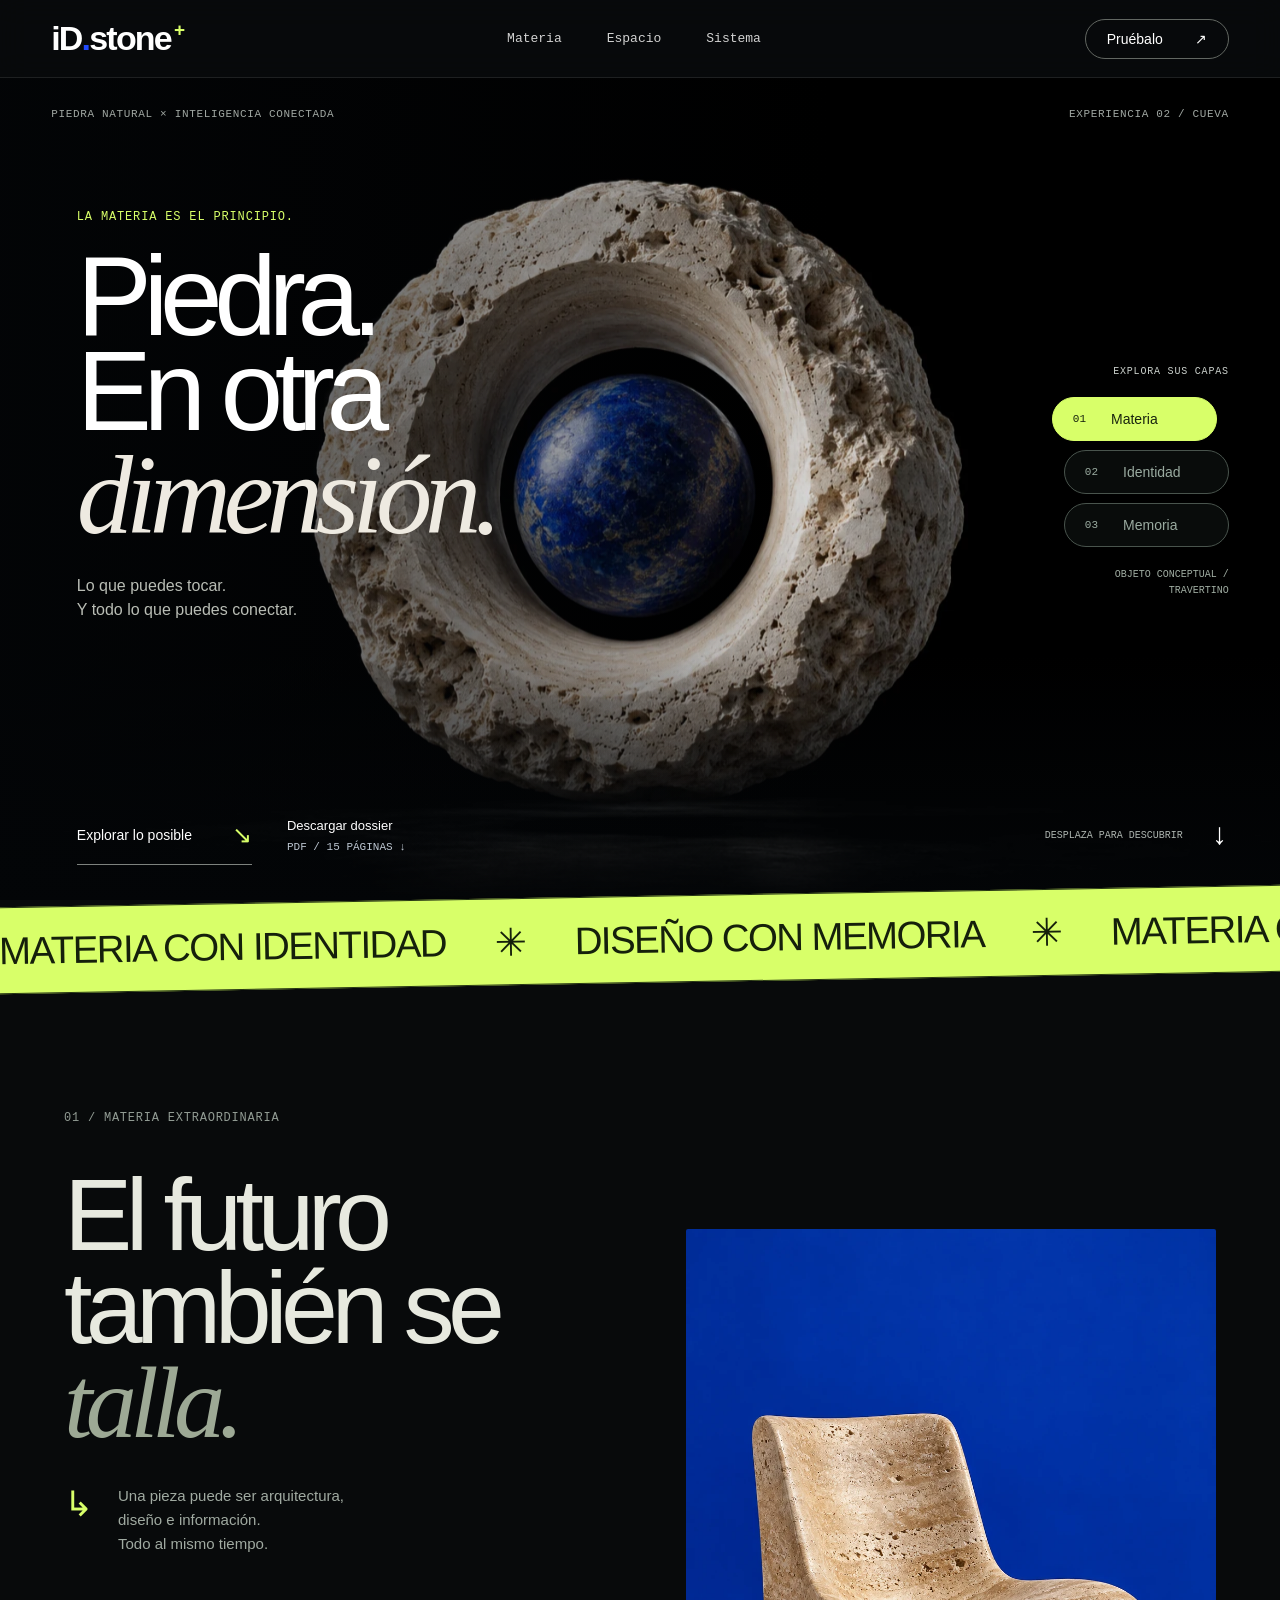
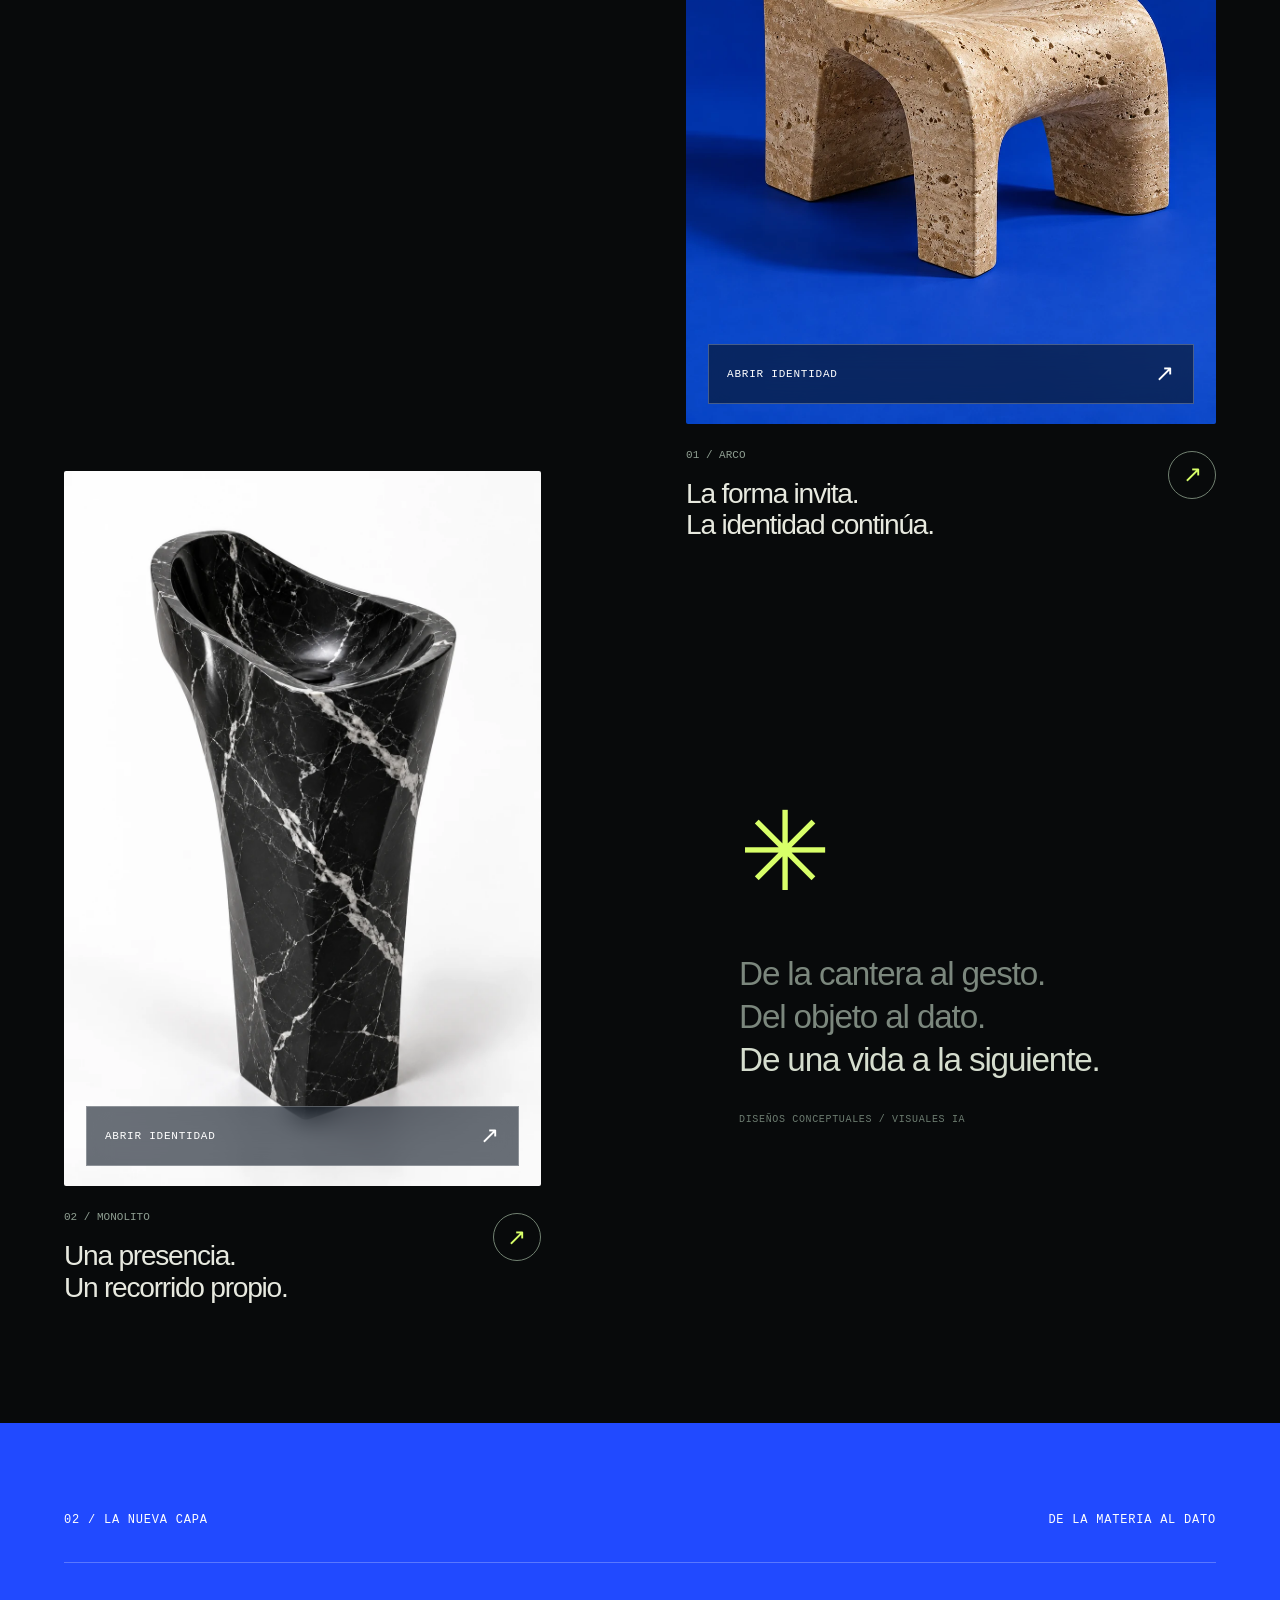
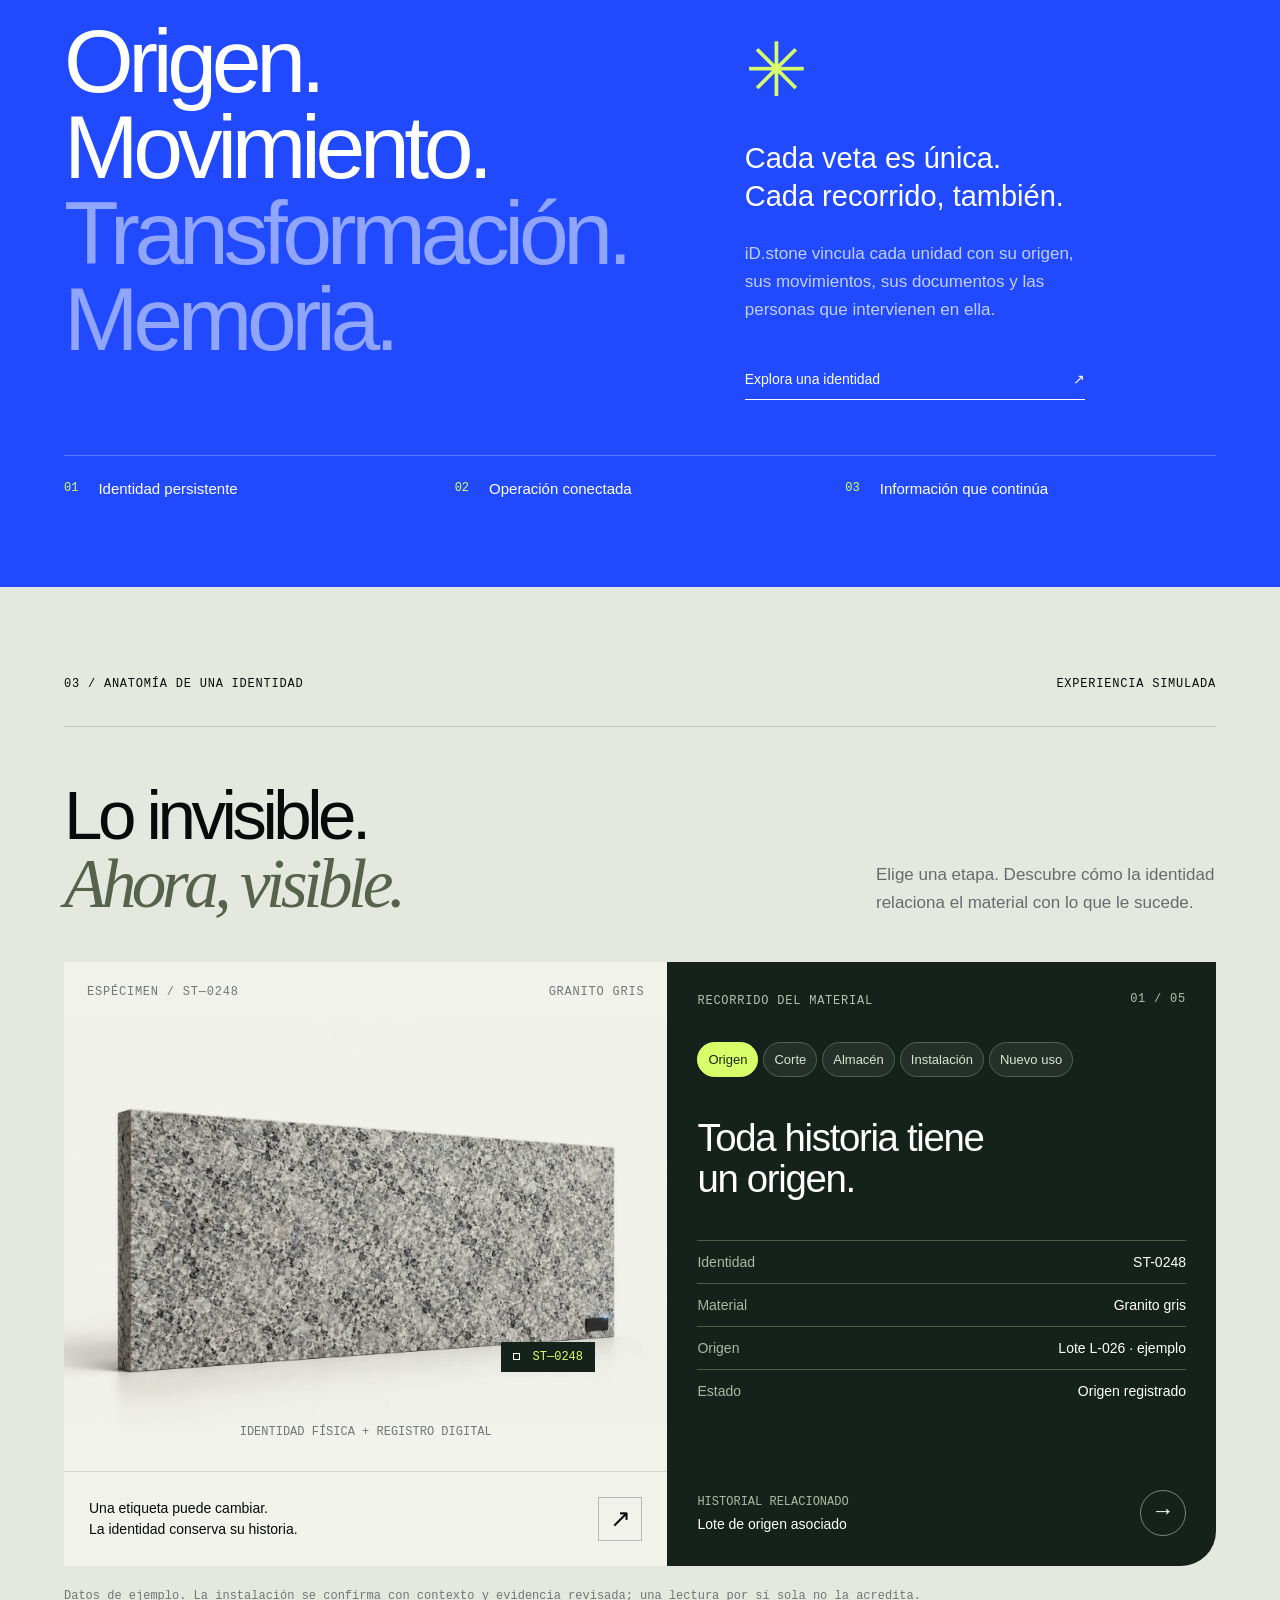
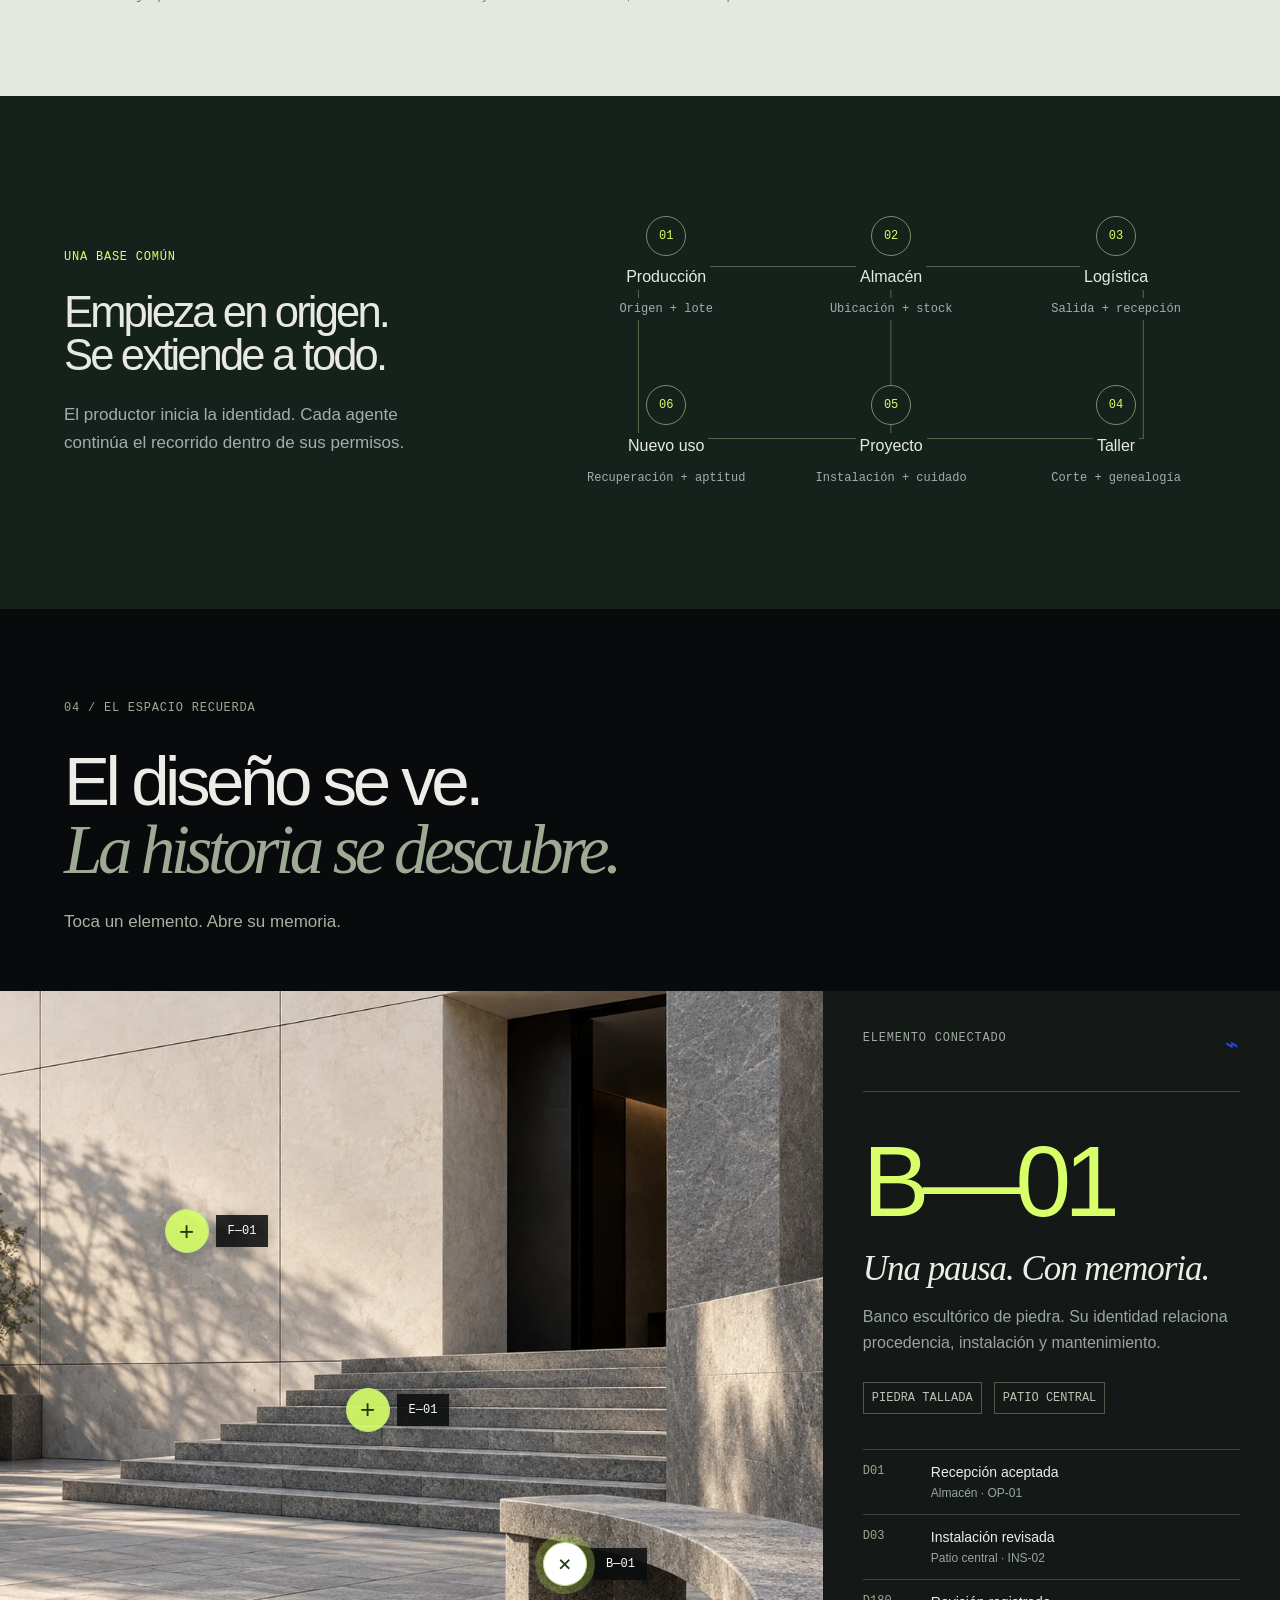
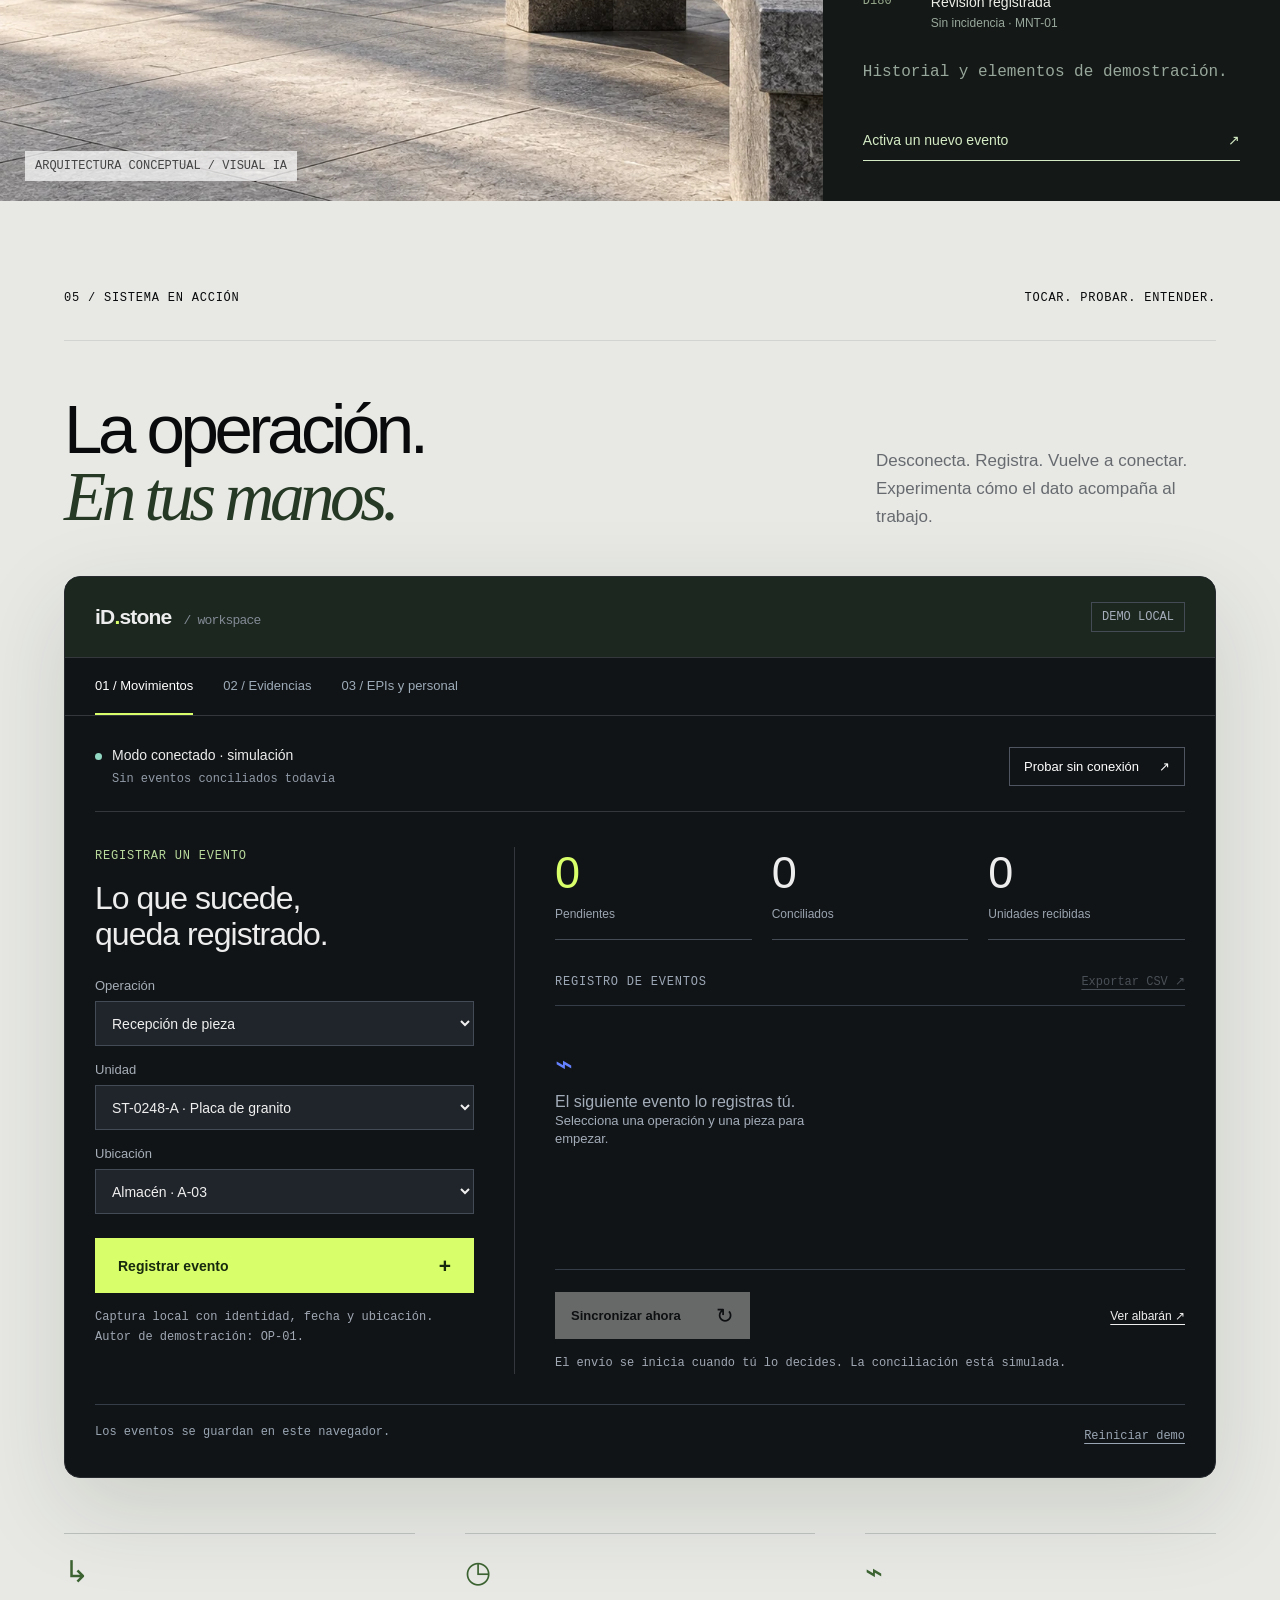
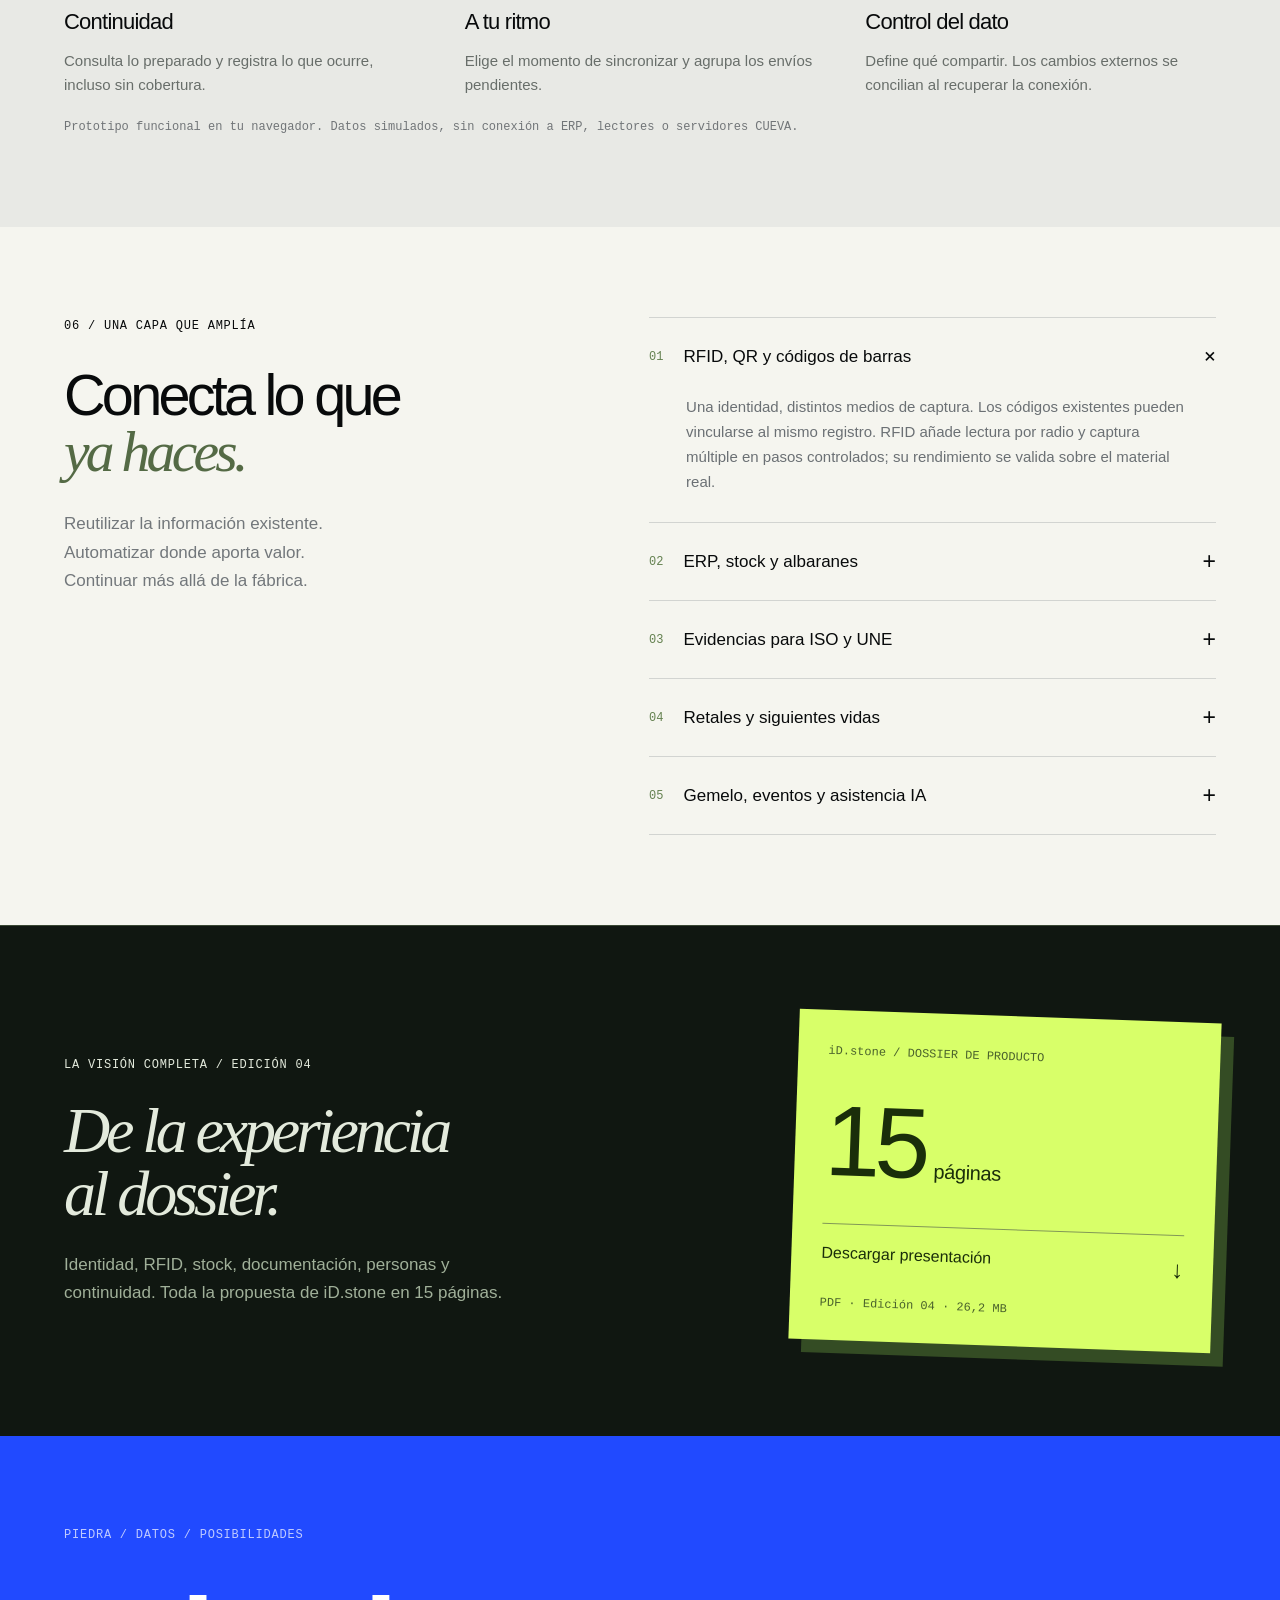
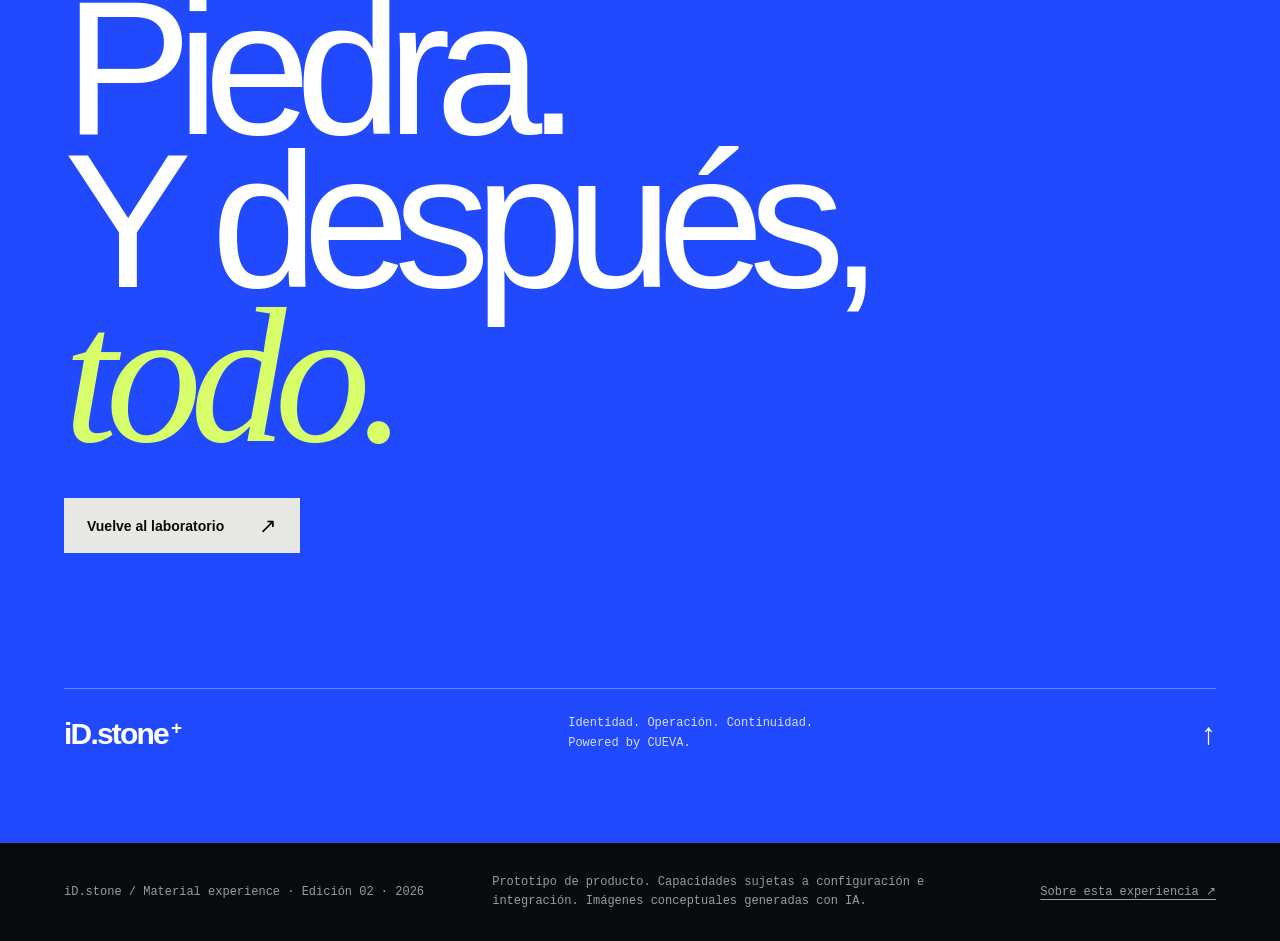
==== commit 2e77c10f: "Add files via upload" ====
--- a/index.html
+++ b/index.html
@@ -1,21 +1,32 @@
 <!doctype html>
-<html lang="es"><head><meta charset="utf-8"><meta name="viewport" content="width=device-width,initial-scale=1"><meta name="theme-color" content="#0b0d0e"><meta name="description" content="iD.stone. Identidad, trazabilidad y continuidad para la piedra. Explora un prototipo interactivo de la tecnología CUEVA."><meta name="robots" content="noindex,nofollow"><title>iD.stone — La materia tiene memoria.</title><link rel="icon" type="image/svg+xml" href="data:image/svg+xml,%3Csvg xmlns='http://www.w3.org/2000/svg' viewBox='0 0 64 64'%3E%3Crect width='64' height='64' rx='14' fill='%23284fff'/%3E%3Cpath d='M18 17h10v30H18zm17 0h11v30H35z' fill='white'/%3E%3C/svg%3E"><link rel="stylesheet" href="styles.css"><script defer src="app.js"></script></head>
+<html lang="es"><head><meta charset="utf-8"><meta name="viewport" content="width=device-width,initial-scale=1"><meta name="theme-color" content="#0b0d0e"><meta name="description" content="iD.stone. Identidad, trazabilidad y continuidad para la piedra. Explora un prototipo interactivo de la tecnología CUEVA."><meta name="robots" content="noindex,nofollow"><title>iD.stone — Otra dimensión de la piedra.</title><link rel="icon" type="image/svg+xml" href="data:image/svg+xml,%3Csvg xmlns='http://www.w3.org/2000/svg' viewBox='0 0 64 64'%3E%3Crect width='64' height='64' rx='14' fill='%23284fff'/%3E%3Cpath d='M18 17h10v30H18zm17 0h11v30H35z' fill='white'/%3E%3C/svg%3E"><link rel="stylesheet" href="styles.css"><link rel="stylesheet" href="art.css"><script defer src="app.js"></script><script defer src="art.js"></script></head>
 <body><a class="skip" href="#pasaporte">Saltar al contenido</a>
-<header class="nav"><a class="wordmark" href="#inicio" aria-label="iD.stone, inicio">iD<span class="brand-dot">.</span>stone<span class="brand-plus">+</span></a><nav aria-label="Principal"><a href="#pasaporte">La identidad</a><a href="#arquitectura">La arquitectura</a><a href="#laboratorio">El laboratorio</a></nav><a class="nav-cta" href="#laboratorio">Pruébalo <span aria-hidden="true">↗</span></a><button class="menu-toggle" aria-expanded="false" aria-label="Abrir navegación">☰</button></header>
+<header class="nav"><a class="wordmark" href="#inicio" aria-label="iD.stone, inicio">iD<span class="brand-dot">.</span>stone<span class="brand-plus">+</span></a><nav aria-label="Principal"><a href="#coleccion">Materia</a><a href="#arquitectura">Espacio</a><a href="#laboratorio">Sistema</a></nav><a class="nav-cta" href="#laboratorio">Pruébalo <span aria-hidden="true">↗</span></a><button class="menu-toggle" aria-expanded="false" aria-label="Abrir navegación">☰</button></header>
 <main>
-<section id="inicio" class="hero"><img class="hero-image" src="assets/hero.webp" width="1536" height="1024" alt="Escultura de granito abierta en tres capas, con una pequeña señal azul en la pieza central"><div class="hero-shade"></div><div class="hero-top"><span class="eyebrow">MATERIA NATURAL / INTELIGENCIA CONECTADA</span><span class="edition">PRODUCT EXPLORER · 01</span></div><div class="hero-copy"><h1>La materia<br>tiene <em>memoria.</em></h1><p>Del bloque a la arquitectura.<br>Una identidad que sigue cada transformación.</p><a class="button light" href="#pasaporte">Entra en la piedra <span>↘</span></a><a class="hero-download" href="docs/ID_Stone_Dossier_Producto_15p.pdf" download>Descargar dossier <span>PDF · 15 págs. ↓</span></a></div><div class="digital-layer" aria-hidden="true"><div class="scan-line"></div><span class="pin pin-one">01 / ORIGEN</span><span class="pin pin-two">02 / IDENTIDAD</span><span class="pin pin-three">03 / CONTINUIDAD</span><div class="scan-info"><span>ID / ST—0248</span><strong>Historia vinculada</strong><small>RFID · QR · EVENTOS</small></div></div><div class="hero-bottom"><span class="hero-foot">PIEDRA NATURAL<br><b>Powered by CUEVA</b></span><button id="layer-toggle" class="layer-toggle" aria-pressed="false"><span class="toggle-track"><i></i></span><span>Activar capa digital</span></button><a class="scroll-link" href="#manifiesto" aria-label="Seguir explorando">↓</a></div></section>
-<section id="manifiesto" class="manifesto pad"><div class="section-index"><span>01 / EL CAMBIO</span><span>DE LA MATERIA AL DATO</span></div><div class="manifesto-main"><h2>Millones de años<br>para formarse.<br><span>Un instante para<br>conectar su historia.</span></h2><div class="manifesto-aside"><span class="small-cross" aria-hidden="true">✳</span><p>Cada veta es única.<br>Cada recorrido, también.</p><p class="muted">iD.stone vincula cada unidad con su origen, sus movimientos, sus documentos y las personas que intervienen en ella.</p><a class="text-link" href="#pasaporte">Explora una identidad <span>↗</span></a></div></div><div class="principles"><div><b>01</b><span>Identidad persistente</span></div><div><b>02</b><span>Operación conectada</span></div><div><b>03</b><span>Información que continúa</span></div></div></section>
-<section id="pasaporte" class="passport-section pad"><div class="section-index"><span>02 / EL PASAPORTE VIVO</span><span class="demo-label">EXPERIENCIA SIMULADA</span></div><div class="section-heading"><h2>Una pieza.<br><em>Muchas vidas.</em></h2><p>Elige una etapa. Descubre cómo la identidad relaciona el material con lo que le sucede.</p></div><div class="passport-lab"><div class="specimen"><div class="specimen-top"><span>ESPÉCIMEN / ST—0248</span><span>GRANITO GRIS</span></div><img src="assets/slab.webp" loading="lazy" width="1536" height="1024" alt="Placa de granito gris con identificador físico asociado"><span class="measurement">IDENTIDAD FÍSICA + REGISTRO DIGITAL</span><div class="identity-marker"><span></span> ST—0248</div><div class="specimen-foot"><span>Una etiqueta puede cambiar.<br>La identidad conserva su historia.</span><button class="icon-button" id="passport-open" aria-label="Abrir ficha completa de la pieza">↗</button></div></div><div class="passport-data"><div class="data-head"><span class="eyebrow">RECORRIDO DEL MATERIAL</span><span id="stage-index">01 / 05</span></div><div class="stage-buttons" role="group" aria-label="Etapa del pasaporte"><button data-stage="0" aria-pressed="true">Origen</button><button data-stage="1" aria-pressed="false">Corte</button><button data-stage="2" aria-pressed="false">Almacén</button><button data-stage="3" aria-pressed="false">Instalación</button><button data-stage="4" aria-pressed="false">Nuevo uso</button></div><div id="stage-content" aria-live="polite"></div><div class="stage-bottom"><span>HISTORIAL RELACIONADO<br><b id="stage-event">Lote de origen asociado</b></span><button id="next-stage" class="circle-button" aria-label="Explorar siguiente etapa">→</button></div></div></div><p class="section-note">Datos de ejemplo. La instalación se confirma con contexto y evidencia revisada; una lectura por sí sola no la acredita.</p></section>
+<section id="inicio" class="hero art-hero" data-layer="matter">
+<div class="art-stage"><img class="hero-image" src="assets/orbit.webp" width="1536" height="1024" alt="Escultura conceptual de travertino en forma de anillo, con una esfera azul en su interior"><div class="art-vignette"></div><div class="orbital-data" aria-hidden="true"><svg viewBox="0 0 800 800"><circle cx="400" cy="400" r="335"/><circle cx="400" cy="400" r="295" stroke-dasharray="2 12"/><path d="M40 400H760M400 40V760"/><path d="M100 180H240L330 320M490 500L590 640H740"/></svg><span class="orb-id">OBJ—001 / IDENTIDAD ACTIVA</span><span class="orb-event">01 ORIGEN<br>02 TRANSFORMACIÓN<br>03 SIGUIENTE VIDA</span></div></div>
+<div class="art-topline"><span>PIEDRA NATURAL × INTELIGENCIA CONECTADA</span><span>EXPERIENCIA 02 / CUEVA</span></div>
+<div class="art-title"><span class="art-kicker">LA MATERIA ES EL PRINCIPIO.</span><h1>Piedra.<br>En otra<br><em>dimensión.</em></h1><p id="art-layer-copy">Lo que puedes tocar.<br>Y todo lo que puedes conectar.</p></div>
+<div class="orbit-control"><span class="orbit-caption">EXPLORA SUS CAPAS</span><div role="group" aria-label="Capa de la experiencia"><button data-art-layer="matter" aria-pressed="true"><span>01</span> Materia</button><button data-art-layer="identity" aria-pressed="false"><span>02</span> Identidad</button><button data-art-layer="memory" aria-pressed="false"><span>03</span> Memoria</button></div><span class="orbit-note" id="orbit-note">OBJETO CONCEPTUAL / TRAVERTINO</span></div>
+<div class="art-hero-foot"><a href="#coleccion" class="art-enter">Explorar lo posible <span>↘</span></a><a class="hero-download" href="docs/ID_Stone_Dossier_Producto_15p.pdf" download>Descargar dossier <span>PDF / 15 PÁGINAS ↓</span></a><span class="art-scroll">DESPLAZA PARA DESCUBRIR <b>↓</b></span></div>
+
+</section>
+<div class="moving-type" aria-hidden="true"><div>MATERIA CON IDENTIDAD <span>✳</span> DISEÑO CON MEMORIA <span>✳</span> MATERIA CON IDENTIDAD <span>✳</span> DISEÑO CON MEMORIA <span>✳</span></div></div>
+<section id="coleccion" class="object-gallery pad"><div class="gallery-intro"><span class="eyebrow">01 / MATERIA EXTRAORDINARIA</span><h2>El futuro<br>también se<br><em>talla.</em></h2><div class="gallery-intro-note"><span>↳</span><p>Una pieza puede ser arquitectura,<br>diseño e información.<br>Todo al mismo tiempo.</p></div></div>
+<div class="collectible collectible-chair"><button class="product-image-button" data-product="chair" aria-label="Explorar identidad del asiento Arco"><img src="assets/chair.webp" width="1024" height="1536" alt="Asiento escultórico tallado en travertino sobre fondo azul eléctrico" loading="lazy"><span class="product-discover">ABRIR IDENTIDAD <b>↗</b></span></button><div class="collectible-label"><span>01 / ARCO</span><h3>La forma invita.<br>La identidad continúa.</h3><button data-product="chair" class="round-product" aria-label="Abrir pasaporte de Arco">↗</button></div></div>
+<div class="collectible collectible-basin"><button class="product-image-button" data-product="basin" aria-label="Explorar identidad del lavabo Monolito"><img src="assets/basin.webp" width="1024" height="1536" alt="Lavabo escultórico de mármol negro sobre pedestal, fondo de galería blanco" loading="lazy"><span class="product-discover">ABRIR IDENTIDAD <b>↗</b></span></button><div class="collectible-label"><span>02 / MONOLITO</span><h3>Una presencia.<br>Un recorrido propio.</h3><button data-product="basin" class="round-product" aria-label="Abrir pasaporte de Monolito">↗</button></div></div>
+<div class="gallery-outro"><span class="gallery-star">✳</span><p>De la cantera al gesto.<br>Del objeto al dato.<br><b>De una vida a la siguiente.</b></p><span class="eyebrow">DISEÑOS CONCEPTUALES / VISUALES IA</span></div></section>
+<section id="manifiesto" class="manifesto pad"><div class="section-index"><span>02 / LA NUEVA CAPA</span><span>DE LA MATERIA AL DATO</span></div><div class="manifesto-main"><h2>Origen.<br>Movimiento.<br><span>Transformación.<br>Memoria.</span></h2><div class="manifesto-aside"><span class="small-cross" aria-hidden="true">✳</span><p>Cada veta es única.<br>Cada recorrido, también.</p><p class="muted">iD.stone vincula cada unidad con su origen, sus movimientos, sus documentos y las personas que intervienen en ella.</p><a class="text-link" href="#pasaporte">Explora una identidad <span>↗</span></a></div></div><div class="principles"><div><b>01</b><span>Identidad persistente</span></div><div><b>02</b><span>Operación conectada</span></div><div><b>03</b><span>Información que continúa</span></div></div></section>
+<section id="pasaporte" class="passport-section pad"><div class="section-index"><span>03 / ANATOMÍA DE UNA IDENTIDAD</span><span class="demo-label">EXPERIENCIA SIMULADA</span></div><div class="section-heading"><h2>Lo invisible.<br><em>Ahora, visible.</em></h2><p>Elige una etapa. Descubre cómo la identidad relaciona el material con lo que le sucede.</p></div><div class="passport-lab"><div class="specimen"><div class="specimen-top"><span>ESPÉCIMEN / ST—0248</span><span>GRANITO GRIS</span></div><img src="assets/slab.webp" loading="lazy" width="1536" height="1024" alt="Placa de granito gris con identificador físico asociado"><span class="measurement">IDENTIDAD FÍSICA + REGISTRO DIGITAL</span><div class="identity-marker"><span></span> ST—0248</div><div class="specimen-foot"><span>Una etiqueta puede cambiar.<br>La identidad conserva su historia.</span><button class="icon-button" id="passport-open" aria-label="Abrir ficha completa de la pieza">↗</button></div></div><div class="passport-data"><div class="data-head"><span class="eyebrow">RECORRIDO DEL MATERIAL</span><span id="stage-index">01 / 05</span></div><div class="stage-buttons" role="group" aria-label="Etapa del pasaporte"><button data-stage="0" aria-pressed="true">Origen</button><button data-stage="1" aria-pressed="false">Corte</button><button data-stage="2" aria-pressed="false">Almacén</button><button data-stage="3" aria-pressed="false">Instalación</button><button data-stage="4" aria-pressed="false">Nuevo uso</button></div><div id="stage-content" aria-live="polite"></div><div class="stage-bottom"><span>HISTORIAL RELACIONADO<br><b id="stage-event">Lote de origen asociado</b></span><button id="next-stage" class="circle-button" aria-label="Explorar siguiente etapa">→</button></div></div></div><p class="section-note">Datos de ejemplo. La instalación se confirma con contexto y evidencia revisada; una lectura por sí sola no la acredita.</p></section>
 <section class="chain pad"><div class="chain-intro"><span class="eyebrow">UNA BASE COMÚN</span><h2>Empieza en origen.<br>Se extiende a todo.</h2><p>El productor inicia la identidad. Cada agente continúa el recorrido dentro de sus permisos.</p></div><div class="chain-map" aria-label="Cadena de seis agentes relacionados"><svg viewBox="0 0 600 310" aria-hidden="true"><path d="M65 75H300H535V235H300H65Z"/><path d="M300 75V235"/></svg><a href="#pasaporte" class="chain-node"><b>01</b><span>Producción</span><small>Origen + lote</small></a><a href="#laboratorio" class="chain-node"><b>02</b><span>Almacén</span><small>Ubicación + stock</small></a><a href="#laboratorio" class="chain-node"><b>03</b><span>Logística</span><small>Salida + recepción</small></a><a href="#pasaporte" class="chain-node"><b>06</b><span>Nuevo uso</span><small>Recuperación + aptitud</small></a><a href="#arquitectura" class="chain-node"><b>05</b><span>Proyecto</span><small>Instalación + cuidado</small></a><a href="#pasaporte" class="chain-node"><b>04</b><span>Taller</span><small>Corte + genealogía</small></a></div></section>
-<section id="arquitectura" class="architecture"><div class="architecture-title pad"><span class="eyebrow">03 / ARQUITECTURA CONECTADA</span><h2>El diseño se ve.<br><em>La historia se descubre.</em></h2><p>Toca un elemento. Abre su memoria.</p></div><div class="architecture-explorer"><div class="architecture-image"><img src="assets/architecture.webp" loading="lazy" width="1086" height="1448" alt="Patio contemporáneo con fachada de piedra, escalera de granito y banco escultórico"><button class="hotspot facade" data-object="facade" aria-label="Explorar fachada F-01" aria-pressed="false"><span>+</span><b>F—01</b></button><button class="hotspot stair" data-object="stair" aria-label="Explorar peldaño E-01" aria-pressed="false"><span>+</span><b>E—01</b></button><button class="hotspot bench active" data-object="bench" aria-label="Explorar banco B-01" aria-pressed="true"><span>+</span><b>B—01</b></button><div class="image-caption">ARQUITECTURA CONCEPTUAL / VISUAL IA</div></div><aside class="object-panel" aria-live="polite"><div class="object-panel-top"><span>ELEMENTO CONECTADO</span><span class="tiny-symbol">⌁</span></div><div id="object-content"></div><a class="text-link" href="#laboratorio">Activa un nuevo evento <span>↗</span></a></aside></div></section>
-<section id="laboratorio" class="lab-section pad"><div class="section-index"><span>04 / LABORATORIO DE OPERACIÓN</span><span>TOCAR. PROBAR. ENTENDER.</span></div><div class="section-heading"><h2>La operación.<br><em>En tus manos.</em></h2><p>Desconecta. Registra. Vuelve a conectar.<br>Experimenta cómo el dato acompaña al trabajo.</p></div><div class="ops-shell"><div class="ops-header"><div class="ops-brand">iD<span>.</span>stone <small>/ workspace</small></div><span class="demo-badge">DEMO LOCAL</span></div><div class="ops-nav" role="group" aria-label="Módulo de operación"><button data-module="movements" aria-pressed="true">01 / Movimientos</button><button data-module="evidence" aria-pressed="false">02 / Evidencias</button><button data-module="people" aria-pressed="false">03 / EPIs y personal</button></div>
+<section id="arquitectura" class="architecture"><div class="architecture-title pad"><span class="eyebrow">04 / EL ESPACIO RECUERDA</span><h2>El diseño se ve.<br><em>La historia se descubre.</em></h2><p>Toca un elemento. Abre su memoria.</p></div><div class="architecture-explorer"><div class="architecture-image"><img src="assets/architecture.webp" loading="lazy" width="1086" height="1448" alt="Patio contemporáneo con fachada de piedra, escalera de granito y banco escultórico"><button class="hotspot facade" data-object="facade" aria-label="Explorar fachada F-01" aria-pressed="false"><span>+</span><b>F—01</b></button><button class="hotspot stair" data-object="stair" aria-label="Explorar peldaño E-01" aria-pressed="false"><span>+</span><b>E—01</b></button><button class="hotspot bench active" data-object="bench" aria-label="Explorar banco B-01" aria-pressed="true"><span>+</span><b>B—01</b></button><div class="image-caption">ARQUITECTURA CONCEPTUAL / VISUAL IA</div></div><aside class="object-panel" aria-live="polite"><div class="object-panel-top"><span>ELEMENTO CONECTADO</span><span class="tiny-symbol">⌁</span></div><div id="object-content"></div><a class="text-link" href="#laboratorio">Activa un nuevo evento <span>↗</span></a></aside></div></section>
+<section id="laboratorio" class="lab-section pad"><div class="section-index"><span>05 / SISTEMA EN ACCIÓN</span><span>TOCAR. PROBAR. ENTENDER.</span></div><div class="section-heading"><h2>La operación.<br><em>En tus manos.</em></h2><p>Desconecta. Registra. Vuelve a conectar.<br>Experimenta cómo el dato acompaña al trabajo.</p></div><div class="ops-shell"><div class="ops-header"><div class="ops-brand">iD<span>.</span>stone <small>/ workspace</small></div><span class="demo-badge">DEMO LOCAL</span></div><div class="ops-nav" role="group" aria-label="Módulo de operación"><button data-module="movements" aria-pressed="true">01 / Movimientos</button><button data-module="evidence" aria-pressed="false">02 / Evidencias</button><button data-module="people" aria-pressed="false">03 / EPIs y personal</button></div>
 <div id="module-movements" class="module"><div class="mode-strip"><div><span class="status-led" id="mode-led"></span><strong id="mode-title">Modo conectado</strong><small id="last-sync">Sincronización de demostración</small></div><button id="offline-toggle" aria-pressed="false" class="mode-button">Probar sin conexión <span>↗</span></button></div><div class="ops-grid"><div class="capture"><span class="eyebrow">REGISTRAR UN EVENTO</span><h3>Lo que sucede,<br>queda registrado.</h3><label for="event-type">Operación</label><select id="event-type"><option value="Recepción">Recepción de pieza</option><option value="Revisión">Revisión de elemento</option><option value="Incidencia">Incidencia detectada</option></select><label for="event-piece">Unidad</label><select id="event-piece"><option value="ST-0248-A">ST-0248-A · Placa de granito</option><option value="B-01">B-01 · Banco escultórico</option><option value="E-01">E-01 · Peldaño de granito</option></select><label for="event-location">Ubicación</label><select id="event-location"><option>Almacén · A-03</option><option>Obra · Patio central</option><option>Taller · Corte 02</option></select><button id="capture-event" class="button blue">Registrar evento <span>+</span></button><p class="micro">Captura local con identidad, fecha y ubicación. Autor de demostración: OP-01.</p></div><div class="event-console"><div class="metrics"><div><span id="pending-count">0</span><small>Pendientes</small></div><div><span id="accepted-count">0</span><small>Conciliados</small></div><div><span id="stock-count">0</span><small>Unidades recibidas</small></div></div><div class="log-header"><span>REGISTRO DE EVENTOS</span><button id="export-events" class="plain-button">Exportar CSV ↗</button></div><div id="event-log" class="event-log" aria-live="polite"></div><div class="sync-actions"><button id="sync-events" class="button light">Sincronizar ahora <span>↻</span></button><button id="delivery-open" class="plain-button">Ver albarán ↗</button></div><p id="sync-help" class="micro">El envío se inicia cuando tú lo decides. La conciliación está simulada.</p></div></div><div class="ops-footer"><span id="storage-status">Los eventos se guardan en este navegador.</span><button id="reset-demo" class="plain-button">Reiniciar demo</button></div></div>
 <div id="module-evidence" class="module" hidden><div class="evidence-layout"><div><span class="eyebrow">DEL EVENTO AL EXPEDIENTE</span><h3>Capturar una vez.<br>Documentar mejor.</h3><p>Los registros aceptados alimentan los campos disponibles. Los ensayos y las aprobaciones conservan su revisión responsable.</p><div class="evidence-flow">DATO <span>→</span> EVIDENCIA <span>→</span> REVISIÓN</div><button id="autofill" class="button blue">Autocompletar desde eventos <span>↗</span></button></div><div class="evidence-sheet"><div class="log-header"><span>FICHA / ST-0248-A</span><span id="evidence-progress">0 / 4 CAMPOS</span></div><dl id="evidence-fields"></dl><p class="micro">Ejemplo de preparación documental. No certifica cumplimiento ISO o UNE ni sustituye ensayos.</p></div></div><div class="standards"><span>ISO 9001 <small>Calidad</small></span><span>ISO 14001 <small>Medioambiente</small></span><span>ISO 45001 <small>Seguridad y salud</small></span><span>UNE-EN <small>Requisitos por producto</small></span></div></div>
 <div id="module-people" class="module" hidden><div class="people-head"><div><span class="eyebrow">PERSONAS + EQUIPOS</span><h3>También cuenta<br>quién está detrás.</h3></div><p>Identidad profesional, formación, asignación de EPIs y revisiones. Acceso según función y permisos.</p></div><div class="people-list"><div><span class="person-icon">OP<br>01</span><div><strong>Operador de demostración</strong><small>Operación · almacén A</small></div><span class="state-label">Perfil local</span></div><div><span class="person-icon">EPI<br>08</span><div><strong>Casco de protección</strong><small id="ppe-status">Disponible · pendiente de asignación</small></div><button id="ppe-assign" class="button light">Asignar EPI +</button></div><div><span class="person-icon">DOC<br>02</span><div><strong>Autorización por tarea</strong><small>Documento pendiente de revisión</small></div><span class="state-label warning">Revisar</span></div></div><p class="micro">Asignación simulada con acuse. Una lectura no acredita el uso correcto del EPI ni concede habilitación.</p></div>
 </div><div class="offline-values"><div><span>↳</span><h3>Continuidad</h3><p>Consulta lo preparado y registra lo que ocurre, incluso sin cobertura.</p></div><div><span>◷</span><h3>A tu ritmo</h3><p>Elige el momento de sincronizar y agrupa los envíos pendientes.</p></div><div><span>⌁</span><h3>Control del dato</h3><p>Define qué compartir. Los cambios externos se concilian al recuperar la conexión.</p></div></div><p class="section-note">Prototipo funcional en tu navegador. Datos simulados, sin conexión a ERP, lectores o servidores CUEVA.</p></section>
-<section class="design-section"><div class="design-copy pad"><span class="eyebrow">05 / DISEÑO CON CONTINUIDAD</span><h2>De material<br>a <em>posibilidad.</em></h2><p>Fachadas. Peldaños. Mobiliario.<br>Objetos que conservan algo más que su forma.</p></div><img src="assets/collection.webp" loading="lazy" width="1536" height="1024" alt="Colección conceptual de banco curvo, peldaños, panel acanalado y lavabo tallados en piedra"><div class="design-caption"><span>COLECCIÓN CONCEPTUAL / VISUALES IA</span><span>GEOMETRÍA · PROCEDENCIA · MANTENIMIENTO</span></div></section>
 <section class="capabilities pad"><div><span class="eyebrow">06 / UNA CAPA QUE AMPLÍA</span><h2>Conecta lo que<br><em>ya haces.</em></h2><p>Reutilizar la información existente.<br>Automatizar donde aporta valor.<br>Continuar más allá de la fábrica.</p></div><div class="accordion"><details open><summary><span>01</span> RFID, QR y códigos de barras <b>+</b></summary><p>Una identidad, distintos medios de captura. Los códigos existentes pueden vincularse al mismo registro. RFID añade lectura por radio y captura múltiple en pasos controlados; su rendimiento se valida sobre el material real.</p></details><details><summary><span>02</span> ERP, stock y albaranes <b>+</b></summary><p>Relaciona pedidos, unidades y documentos. Prepara borradores desde operaciones aceptadas y concilia estados entre centros. Las reglas, la numeración y la autorización se acuerdan con el sistema de gestión.</p></details><details><summary><span>03</span> Evidencias para ISO y UNE <b>+</b></summary><p>Mapea requisitos a campos, fuentes y documentos. Autocompleta datos disponibles, marca ausencias y conserva la revisión. Las ediciones y requisitos aplicables se configuran por producto y uso; la herramienta no otorga certificaciones.</p></details><details><summary><span>04</span> Retales y siguientes vidas <b>+</b></summary><p>Cada corte crea unidades relacionadas con su origen. El retal conserva geometría, acabado, ubicación y disponibilidad para evaluar un nuevo uso con la aptitud técnica necesaria.</p></details><details><summary><span>05</span> Gemelo, eventos y asistencia IA <b>+</b></summary><p>Conecta el elemento físico con su representación, ubicación y mantenimiento. La asistencia puede señalar anomalías o datos incompletos para revisión humana, según las integraciones y reglas configuradas.</p></details></div></section>
-<section class="download-section pad"><div><span class="eyebrow">LA VISIÓN COMPLETA / EDICIÓN 04</span><h2>De la experiencia<br>al dossier.</h2><p>Identidad, RFID, stock, documentación, personas y continuidad. Toda la propuesta de iD.stone en 15 páginas.</p></div><a class="download-pdf" href="docs/ID_Stone_Dossier_Producto_15p.pdf" download><span>iD.stone / DOSSIER DE PRODUCTO</span><strong>15<span>páginas</span></strong><div>Descargar presentación <b>↓</b></div><small>PDF · Edición 04 · 26,2 MB</small></a></section><section class="closing pad"><span class="eyebrow">PIEDRA / DATOS / POSIBILIDADES</span><h2>La siguiente capa<br>de la <em>piedra.</em></h2><a href="#laboratorio" class="button light">Vuelve al laboratorio <span>↗</span></a><div class="closing-bottom"><span class="wordmark">iD.stone<span class="brand-plus">+</span></span><p>Identidad. Operación. Continuidad.<br>Powered by CUEVA.</p><a href="#inicio" aria-label="Volver al inicio">↑</a></div></section>
-</main><footer class="footer"><span>iD.stone / Product explorer · 2026</span><p>Prototipo de producto. Capacidades sujetas a configuración e integración. Imágenes conceptuales generadas con IA.</p><button class="plain-button" id="about-open">Sobre esta experiencia ↗</button></footer>
+<section class="download-section pad"><div><span class="eyebrow">LA VISIÓN COMPLETA / EDICIÓN 04</span><h2>De la experiencia<br>al dossier.</h2><p>Identidad, RFID, stock, documentación, personas y continuidad. Toda la propuesta de iD.stone en 15 páginas.</p></div><a class="download-pdf" href="docs/ID_Stone_Dossier_Producto_15p.pdf" download><span>iD.stone / DOSSIER DE PRODUCTO</span><strong>15<span>páginas</span></strong><div>Descargar presentación <b>↓</b></div><small>PDF · Edición 04 · 26,2 MB</small></a></section><section class="closing pad"><span class="eyebrow">PIEDRA / DATOS / POSIBILIDADES</span><h2>Piedra.<br>Y después,<br><em>todo.</em></h2><a href="#laboratorio" class="button light">Vuelve al laboratorio <span>↗</span></a><div class="closing-bottom"><span class="wordmark">iD.stone<span class="brand-plus">+</span></span><p>Identidad. Operación. Continuidad.<br>Powered by CUEVA.</p><a href="#inicio" aria-label="Volver al inicio">↑</a></div></section>
+</main><div class="reading-progress" aria-hidden="true"><i></i></div><footer class="footer"><span>iD.stone / Material experience · Edición 02 · 2026</span><p>Prototipo de producto. Capacidades sujetas a configuración e integración. Imágenes conceptuales generadas con IA.</p><button class="plain-button" id="about-open">Sobre esta experiencia ↗</button></footer>
 <dialog id="detail-dialog"><div class="dialog-top"><span>iD.stone / EXPLORER</span><button id="dialog-close" class="icon-button" aria-label="Cerrar ventana">×</button></div><div id="dialog-content"></div></dialog><div class="toast" role="status" id="toast"></div><noscript><div class="noscript">Activa JavaScript para explorar el pasaporte y las demostraciones. El contenido del producto sigue disponible.</div></noscript>
 </body></html>
--- a/art.css
+++ b/art.css
@@ -0,0 +1,3 @@
+/* iD.stone / Material experience 02 — monumental mineral gallery */
+:root{--blue:#214aff;--paper:#e8e9e5;--ink:#080a0b;--acid:#d8ff69;--pad:clamp(24px,5vw,90px)}body{background:#080a0b}.nav{height:78px;background:#080a0be8;padding:0 4vw}.nav .wordmark{font-size:34px}.nav-cta{border-radius:30px;padding:11px 21px;border-color:#626762}.nav nav{font-size:13px;gap:45px}.nav nav a{font-family:'Courier New',monospace}.nav .brand-plus{color:var(--acid)}.art-hero{height:calc(100svh - 78px);min-height:760px;max-height:1100px;background:#050607}.art-stage{position:absolute;inset:0;perspective:1200px;overflow:hidden}.art-stage>.hero-image{position:absolute;top:0;left:0;width:100%;height:100%;object-fit:cover;object-position:65% 50%;transform:translate3d(var(--mx,0px),var(--my,0px),0) scale(1.025);transition:transform .7s ease,filter 1.2s;filter:brightness(.86)}.art-vignette{position:absolute;inset:0;background:linear-gradient(90deg,#030507df 0%,#03050766 35%,transparent 65%),linear-gradient(0deg,#030507 0%,transparent 30%)}.art-topline{position:absolute;left:4vw;right:4vw;top:30px;display:flex;justify-content:space-between;font:11px 'Courier New';letter-spacing:.06em;color:#a0a7a2}.art-title{position:absolute;top:16%;left:6vw;z-index:3;pointer-events:none}.art-kicker{font:11px 'Courier New';color:var(--acid);letter-spacing:.07em;display:block;margin-bottom:25px}.art-title h1{font-size:clamp(75px,8.8vw,156px);line-height:.85;letter-spacing:-.075em;max-width:750px; text-wrap:initial}.art-title h1 em{font-family:Georgia,'Times New Roman',serif;font-weight:400;font-style:italic;color:#eeeae1;letter-spacing:-.065em;display:block;margin-top:8px}.art-title p{font-size:16px;color:#b9bdb5;margin-top:30px;line-height:1.5;transition:opacity .25s}.art-hero-foot{position:absolute;bottom:35px;left:6vw;right:4vw;display:flex;align-items:center;gap:35px;z-index:5}.art-enter{font-size:14px;display:flex;align-items:center;gap:40px;border-bottom:1px solid #7d827e;padding:15px 0}.art-enter>span{font-size:24px;color:var(--acid)}.art-hero-foot .hero-download{position:static;margin:0;font-size:13px}.art-scroll{margin-left:auto;font:10px 'Courier New';display:flex;gap:28px;align-items:center;color:#adb5b0}.art-scroll b{font-size:30px;color:white;font-weight:400}.orbit-control{position:absolute;right:4vw;top:35%;z-index:5;display:flex;flex-direction:column;align-items:end;gap:20px}.orbit-caption{font:10px 'Courier New';color:#cbd1cc;letter-spacing:.08em}.orbit-control>div{display:flex;flex-direction:column;align-items:end;gap:9px}.orbit-control button{background:#1014139c;color:#9aaba0;border:1px solid #49544d;border-radius:30px;display:flex;gap:25px;align-items:center;min-width:165px;padding:13px 20px;text-align:left;font-size:14px;backdrop-filter:blur(15px)}.orbit-control button>span{font:11px 'Courier New'}.orbit-control button[aria-pressed=true]{background:var(--acid);border-color:var(--acid);color:#18230e;transform:translateX(-12px)}.orbit-note{font:10px/1.6 'Courier New';color:#a0ada2;max-width:180px;text-align:right}.orbital-data{position:absolute;left:38%;top:4%;width:57%;height:90%;opacity:0;transform:scale(.85);transition:opacity .8s,transform 1.2s;pointer-events:none;z-index:2}.orbital-data svg{width:100%;height:100%;fill:none;stroke:#c8fb74;stroke-width:.5;opacity:.7}.orb-id{position:absolute;top:12%;left:17%;font:12px 'Courier New';color:var(--acid);background:#09120990;padding:10px}.orb-event{position:absolute;bottom:19%;left:18%;font:12px/2 'Courier New';padding:15px;color:#d9e9d3;background:#05120899;border-left:1px solid var(--acid)}.art-hero[data-layer=identity] .orbital-data,.art-hero[data-layer=memory] .orbital-data{opacity:1;transform:scale(1)}.art-hero[data-layer=identity] .orb-event{opacity:0}.art-hero[data-layer=memory] .orbital-data svg{stroke:#6f95ff}.art-hero[data-layer=memory] .hero-image{filter:brightness(.7) saturate(.6)}.visually-hidden{position:absolute!important;width:1px;height:1px;padding:0;overflow:hidden;clip:rect(0,0,0,0);white-space:nowrap;border:0}.moving-type{overflow:hidden;background:var(--acid);color:#15200b;padding:20px 0;border-block:1px solid #283714;transform:rotate(-1deg);margin:-4px -1px;position:relative;z-index:6}.moving-type>div{font-size:clamp(22px,3vw,42px);letter-spacing:-.04em;white-space:nowrap;animation:type-travel 35s linear infinite;width:max-content}.moving-type span{margin:0 40px}.object-gallery{position:relative;display:grid;grid-template-columns:1fr 1fr;gap:0 8%;background:#080a0b;color:#e7e9df;padding-top:130px;padding-bottom:120px}.gallery-intro{padding-bottom:95px;align-self:start}.gallery-intro .eyebrow{color:#929c94}.gallery-intro h2{font-size:clamp(70px,8vw,130px);margin:40px 0 35px;line-height:.91}.gallery-intro h2 em{font-family:Georgia,serif;font-style:italic;font-weight:400;color:#9da995}.gallery-intro-note{display:flex;gap:25px;align-items:start;color:#a0aaa1}.gallery-intro-note>span{font-size:35px;color:var(--acid)}.gallery-intro p{font-size:15px;line-height:1.6}.collectible-chair{padding-top:120px}.collectible-basin{margin-top:-70px;width:90%}.collectible{min-width:0}.product-image-button{position:relative;padding:0;display:block;background:#214aff;overflow:hidden;width:100%;text-align:left;border-radius:2px}.product-image-button img{width:100%;height:auto;aspect-ratio:2/3;object-fit:cover;transition:transform 1s cubic-bezier(.2,.6,.2,1)}.product-image-button:hover img{transform:scale(1.045)}.product-discover{position:absolute;bottom:20px;left:22px;right:22px;padding:15px 18px;font:11px 'Courier New';letter-spacing:.07em;color:#fff;background:#07111e99;border:1px solid #ffffff40;backdrop-filter:blur(12px);display:flex;justify-content:space-between;align-items:center}.product-discover b{font-size:23px;font-weight:400}.collectible-label{position:relative;padding:25px 65px 0 0}.collectible-label>span{font:11px 'Courier New';color:#8e9e91;display:block;margin-bottom:17px}.collectible-label h3{font-size:clamp(22px,2.2vw,35px);font-weight:400;letter-spacing:-.045em;line-height:1.12}.round-product{position:absolute;right:0;top:27px;border:1px solid #718171;color:var(--acid);background:none;border-radius:50%;width:48px;height:48px;font-size:23px}.gallery-outro{align-self:center;padding-left:10%;padding-top:80px}.gallery-star{display:block;color:var(--acid);font-size:110px;font-weight:200;line-height:1;margin-bottom:45px}.gallery-outro p{font-size:clamp(23px,2.6vw,39px);line-height:1.3;letter-spacing:-.035em;color:#7b877d}.gallery-outro p b{color:#d5ddce;font-weight:400}.gallery-outro .eyebrow{font-size:10px;margin-top:30px;color:#6c7c70}.manifesto{background:var(--blue);color:#fff;position:relative;overflow:hidden}.manifesto .section-index{border-color:#ffffff40}.manifesto-main{padding:55px 0;grid-template-columns:1.2fr 1fr}.manifesto h2{font-size:clamp(57px,7vw,105px);letter-spacing:-.06em;line-height:.96}.manifesto h2 span{color:#8fa5ff}.manifesto .small-cross{color:var(--acid);font-size:75px}.manifesto-aside .muted{color:#c2ceff}.manifesto-aside>p:first-of-type{font-size:29px}.manifesto .principles{border-color:#ffffff40}.manifesto .principles b{color:var(--acid)}.passport-section{background:#e5e8de}.passport-section .section-index{border-color:#bfc8b7}.passport-section h2 em{font-family:Georgia,serif;font-style:italic;color:#55634b}.passport-lab{border:0;gap:0}.passport-data{background:#15221b;border-radius:0 0 35px 0}.stage-buttons button[aria-pressed=true]{background:var(--acid);color:#17280c;border-color:var(--acid)}.passport-data .data-head{color:#b0c3a9}.passport-data dt{color:#a7b99e}.passport-data dl>div{border-color:#496044}.stage-bottom{color:#a9bc9f}.specimen{background:#f0f2eb}.stage-buttons button{border-radius:25px;color:#d8e5d1;border-color:#4e6547}.identity-marker{background:#15221b;color:var(--acid)}.chain{background:#15221b}.chain-node b,.chain-node span,.chain-node small{background:#15221b}.chain-node b{border-color:#788e69;color:var(--acid)}.chain .eyebrow{color:var(--acid)}.chain-map svg{stroke:#536348}.architecture{background:#080a0b;color:#ecede7}.architecture-title h2 em{font-family:Georgia,serif;font-style:italic;color:#9eaa94}.architecture-title .eyebrow{color:#9eaa94}.architecture-title p{color:#a8b2a2}.architecture-explorer{background:#141917;grid-template-columns:1.8fr 1fr}.architecture-image{height:810px}.object-panel{padding:40px}.object-panel-top{border-color:#3c4840;color:#9fac9f}.object-panel h3{font-family:Georgia,serif;font-style:italic;font-size:35px;color:#ebeee7}.object-code{color:var(--acid);font-size:100px}.object-panel p,.event-timeline small{color:#98a79b}.object-spec span{border-color:#4d5b4a;color:#b9c4b6}.event-timeline li{border-color:#38473d}.event-timeline time{color:#98aa8d}.object-panel .text-link{color:#d4eac4}.hotspot>span{background:#d8ff69e6;color:#25390f;border-color:#b9e48d}.hotspot.active>span{background:white;color:#243e17;box-shadow:0 0 0 8px #d8ff6940}.lab-section{background:#e8e9e5}.lab-section h2 em{font-family:Georgia,serif;font-style:italic;color:#263924}.ops-shell{border-radius:16px;overflow:hidden;box-shadow:0 30px 90px #20331c25}.ops-header{background:#1c2720}.ops-brand>span{color:var(--acid)}.ops-nav button[aria-pressed=true]{border-color:var(--acid)}.metrics>div:first-child span{color:var(--acid)}.capture>.eyebrow{color:#b8d99c}.ops-shell .button.blue{background:var(--acid);color:#182a0e}.log-state.pending{color:var(--acid);border-color:#63794e}.offline-values>div>span{color:#3b6230}.capabilities{background:#f5f5ef}.capabilities h2 em{font-family:Georgia,serif;font-style:italic;color:#546a45}.accordion summary>span{color:#63804f}.download-section{background:#101711;color:#e3eadc;border-color:#394733}.download-section h2{font-family:Georgia,serif;font-style:italic;font-size:clamp(48px,5vw,78px)}.download-section p{color:#a0b099}.download-pdf{background:#d8ff69;color:#1a2e0a;box-shadow:13px 13px 0 #344c24;transform:rotate(2deg)}.download-pdf>span,.download-pdf>small{color:#4a622c}.download-pdf>div{border-color:#829857}.closing{background:var(--blue);position:relative;overflow:hidden}.closing h2{font-size:clamp(100px,15vw,235px);line-height:.8;letter-spacing:-.08em;position:relative}.closing h2 em{font-family:Georgia,serif;font-weight:400;font-style:italic;letter-spacing:-.06em;color:var(--acid)}.closing-bottom{margin-top:50px}.reading-progress{position:fixed;left:0;top:0;height:2px;width:100%;pointer-events:none;z-index:100}.reading-progress i{display:block;width:var(--progress,0%);height:100%;background:var(--acid)}.product-dialog{display:grid;grid-template-columns:.8fr 1fr;gap:30px}.product-dialog>img{width:100%;height:auto;max-height:450px;object-fit:cover}.product-dialog h2{font-family:Georgia,serif;font-style:italic}.product-dialog p{font-size:14px}.product-modal{width:min(920px,calc(100% - 32px))}.product-dialog dl>div{font-size:13px}.product-dialog .product-state{font:11px 'Courier New';color:#45692c;margin-top:15px}.gallery-intro .eyebrow,.art-kicker{font-size:12px}@keyframes type-travel{to{transform:translateX(-50%)}}@media(max-width:1050px){.art-title{left:5vw;top:20%}.art-title h1{font-size:95px}.art-stage>.hero-image{object-position:62% center}.orbit-control{top:auto;bottom:150px}.orbit-control>div{flex-direction:row;gap:7px}.orbit-control button{min-width:0;padding:10px 15px;gap:10px}.orbit-control button[aria-pressed=true]{transform:translateY(-5px)}.orbit-caption,.orbit-note{display:none}.art-hero-foot{left:5vw}.art-scroll{display:none}.object-gallery{gap:0 5%}.architecture-explorer{grid-template-columns:1.4fr 1fr}.object-panel{padding:25px}.object-code{font-size:80px}.object-panel h3{font-size:28px}}@media(max-width:700px){.nav{height:70px;padding:0 22px}.nav .wordmark{font-size:28px}.nav nav{gap:24px}.nav-cta{padding:8px;font-size:12px}.art-hero{height:850px;min-height:850px;max-height:none}.art-topline{left:24px;top:24px;font-size:10px;max-width:230px;line-height:1.6}.art-topline>span:last-child{display:none}.art-stage>.hero-image{height:72%;top:23%;width:155%;max-width:none;left:-28%;object-fit:cover;object-position:60% center;filter:brightness(.85)}.art-vignette{background:linear-gradient(180deg,#040606 0%,#040606aa 15%,transparent 48%,#040606 96%)}.art-title{top:95px;left:24px;right:24px}.art-title h1{font-size:clamp(60px,15.5vw,105px);line-height:.84;max-width:none}.art-title h1 em{font-size:clamp(52px,13.7vw,86px);letter-spacing:-.065em}.art-kicker{font-size:10px;margin-bottom:20px}.art-title p{font-size:14px;margin-top:22px;line-height:1.5}.orbit-control{left:24px;right:24px;bottom:157px;align-items:start}.orbit-control>div{width:100%;gap:7px}.orbit-control button{font-size:12px;padding:12px 11px;gap:8px;flex:1;justify-content:center}.orbit-control button>span{font-size:10px}.orbit-control button[aria-pressed=true]{transform:none}.art-hero-foot{left:24px;right:24px;bottom:30px;flex-wrap:wrap;gap:18px;align-items:center}.art-enter{font-size:14px;gap:25px;min-width:170px;padding:12px 0}.art-hero-foot .hero-download{font-size:12px;position:static}.hero-download span{font-size:10px}.orbital-data{top:35%;height:42%;width:95%;left:2%;}.orb-id{font-size:10px;top:4%;left:15%}.orb-event{font-size:10px;padding:8px;bottom:12%;left:12%}.moving-type{padding:17px 0}.moving-type>div{font-size:24px}.moving-type span{margin:0 22px}.object-gallery{padding:65px 24px;gap:45px;grid-template-columns:1fr}.gallery-intro{padding-bottom:0}.gallery-intro h2{font-size:78px;margin:30px 0}.gallery-intro-note>span{font-size:28px}.collectible-chair{padding-top:0}.collectible-basin{margin-top:0;width:86%;justify-self:end}.product-image-button img{aspect-ratio:3/4;object-fit:cover}.collectible-label{padding-top:18px}.collectible-label h3{font-size:24px}.collectible-label>span{font-size:11px;margin-bottom:12px}.round-product{top:19px;width:42px;height:42px}.product-discover{bottom:15px;left:15px;right:15px;padding:12px;font-size:10px}.gallery-outro{padding:0}.gallery-star{font-size:78px;margin-bottom:25px}.gallery-outro p{font-size:27px}.gallery-outro .eyebrow{font-size:10px}.manifesto-main{grid-template-columns:1fr;padding:35px 0}.manifesto h2{font-size:clamp(44px,10.5vw,70px);letter-spacing:-.065em}.manifesto .small-cross{font-size:44px}.manifesto-aside>p:first-of-type{font-size:25px}.passport-section .section-heading h2{font-size:47px}.passport-data{border-radius:0 0 25px 0}.stage-buttons{gap:6px}.stage-buttons button{padding:8px 10px}.architecture-explorer{grid-template-columns:1fr}.architecture-image{height:530px}.architecture-title h2{font-size:45px;line-height:1.04}.object-panel h3{font-size:31px}.object-code{font-size:78px}.object-panel{padding:28px 24px}.lab-section .section-heading h2{font-size:46px}.ops-shell{border-radius:12px}.download-section h2{font-size:46px}.closing h2{font-size:clamp(78px,21vw,140px);line-height:.84;letter-spacing:-.07em}.closing-bottom{margin-top:10px}.product-dialog{grid-template-columns:1fr;gap:22px}.product-dialog>img{max-height:320px;object-fit:contain}.product-dialog h2{font-size:38px}.product-modal{max-height:88svh}.chain-node:hover b{background:#536d36}.art-title h1 em{color:#e7e9df}}@media(prefers-reduced-motion:reduce){.moving-type>div{animation:none}.art-stage>.hero-image{transform:none!important}.orbital-data{transition:none}html{scroll-behavior:auto}}
+main{overflow-x:clip}.orbital-data{left:25%;width:55%}.manifesto-main>*{min-width:0}@media(max-width:700px){.manifesto h2{font-size:clamp(37px,9.4vw,64px)}.orbital-data{left:2%;width:95%}.art-title p{color:#e0e5dc;text-shadow:0 2px 12px #000}}
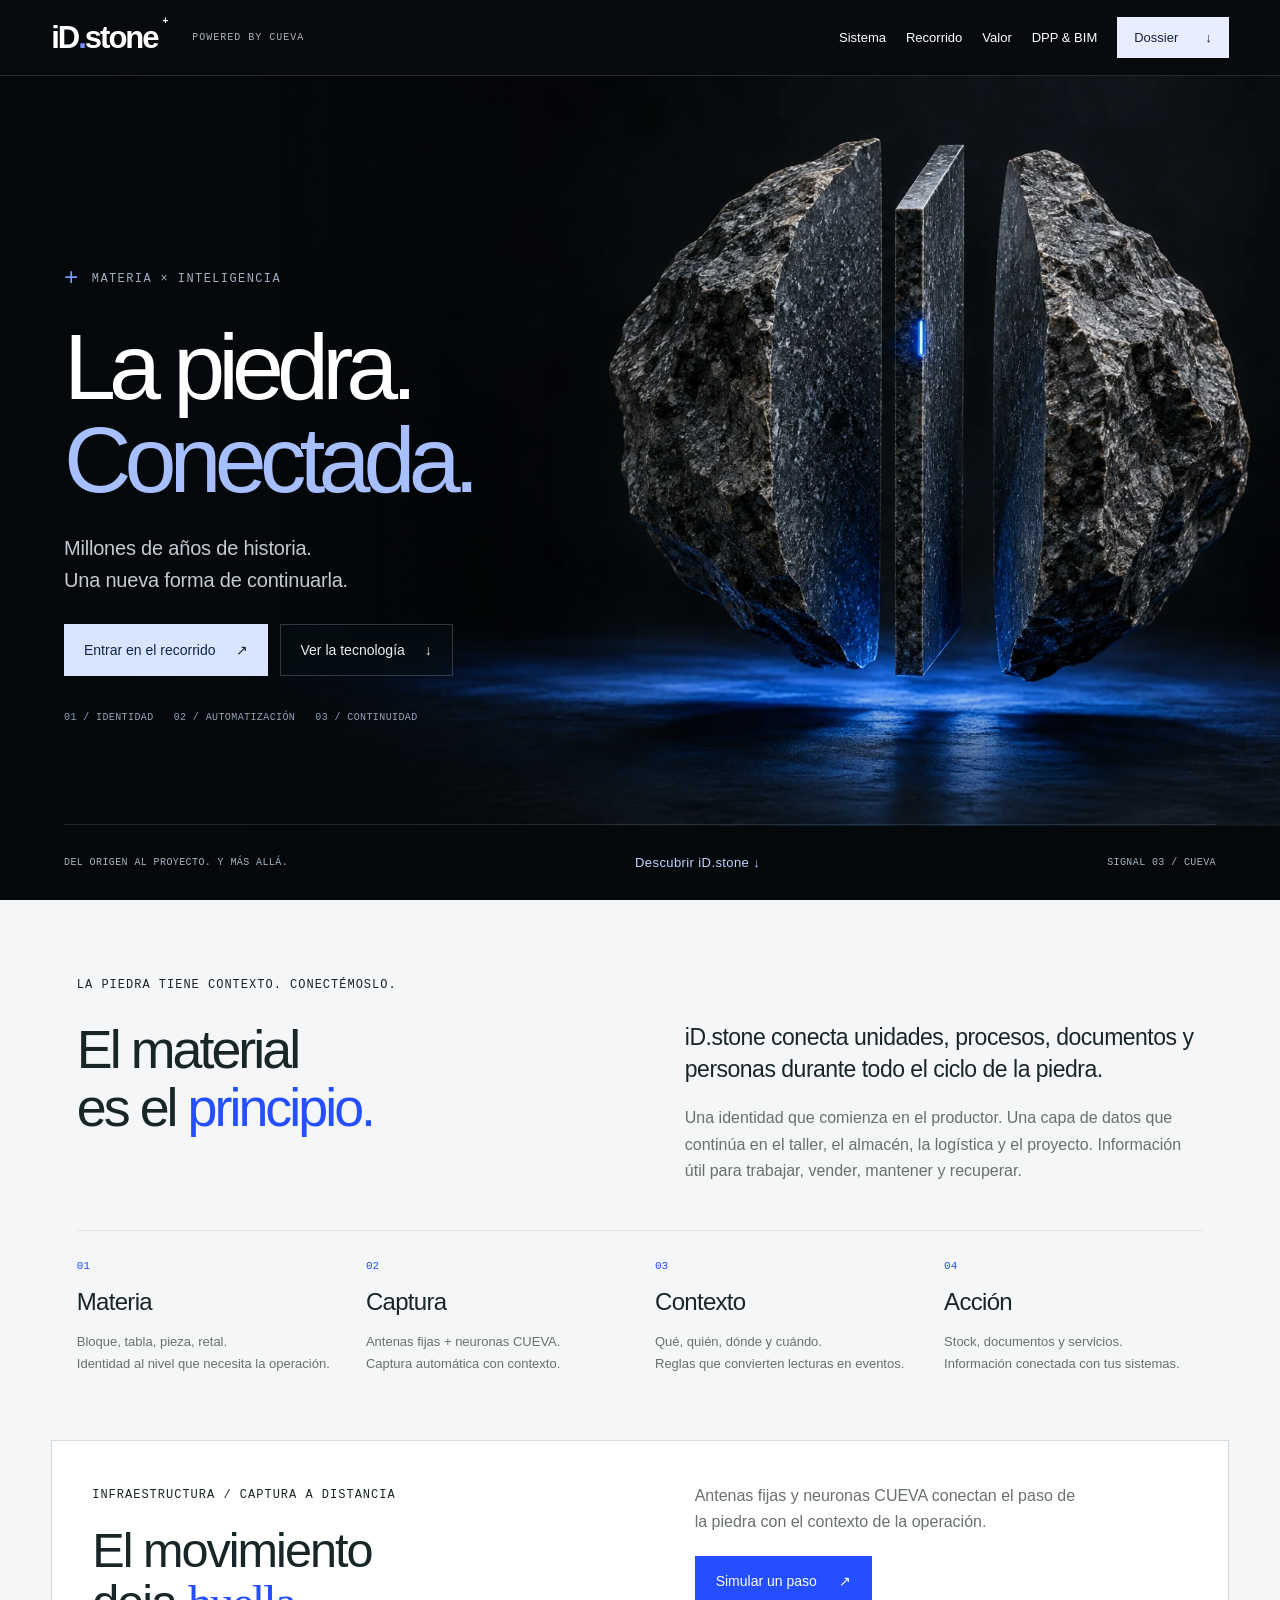
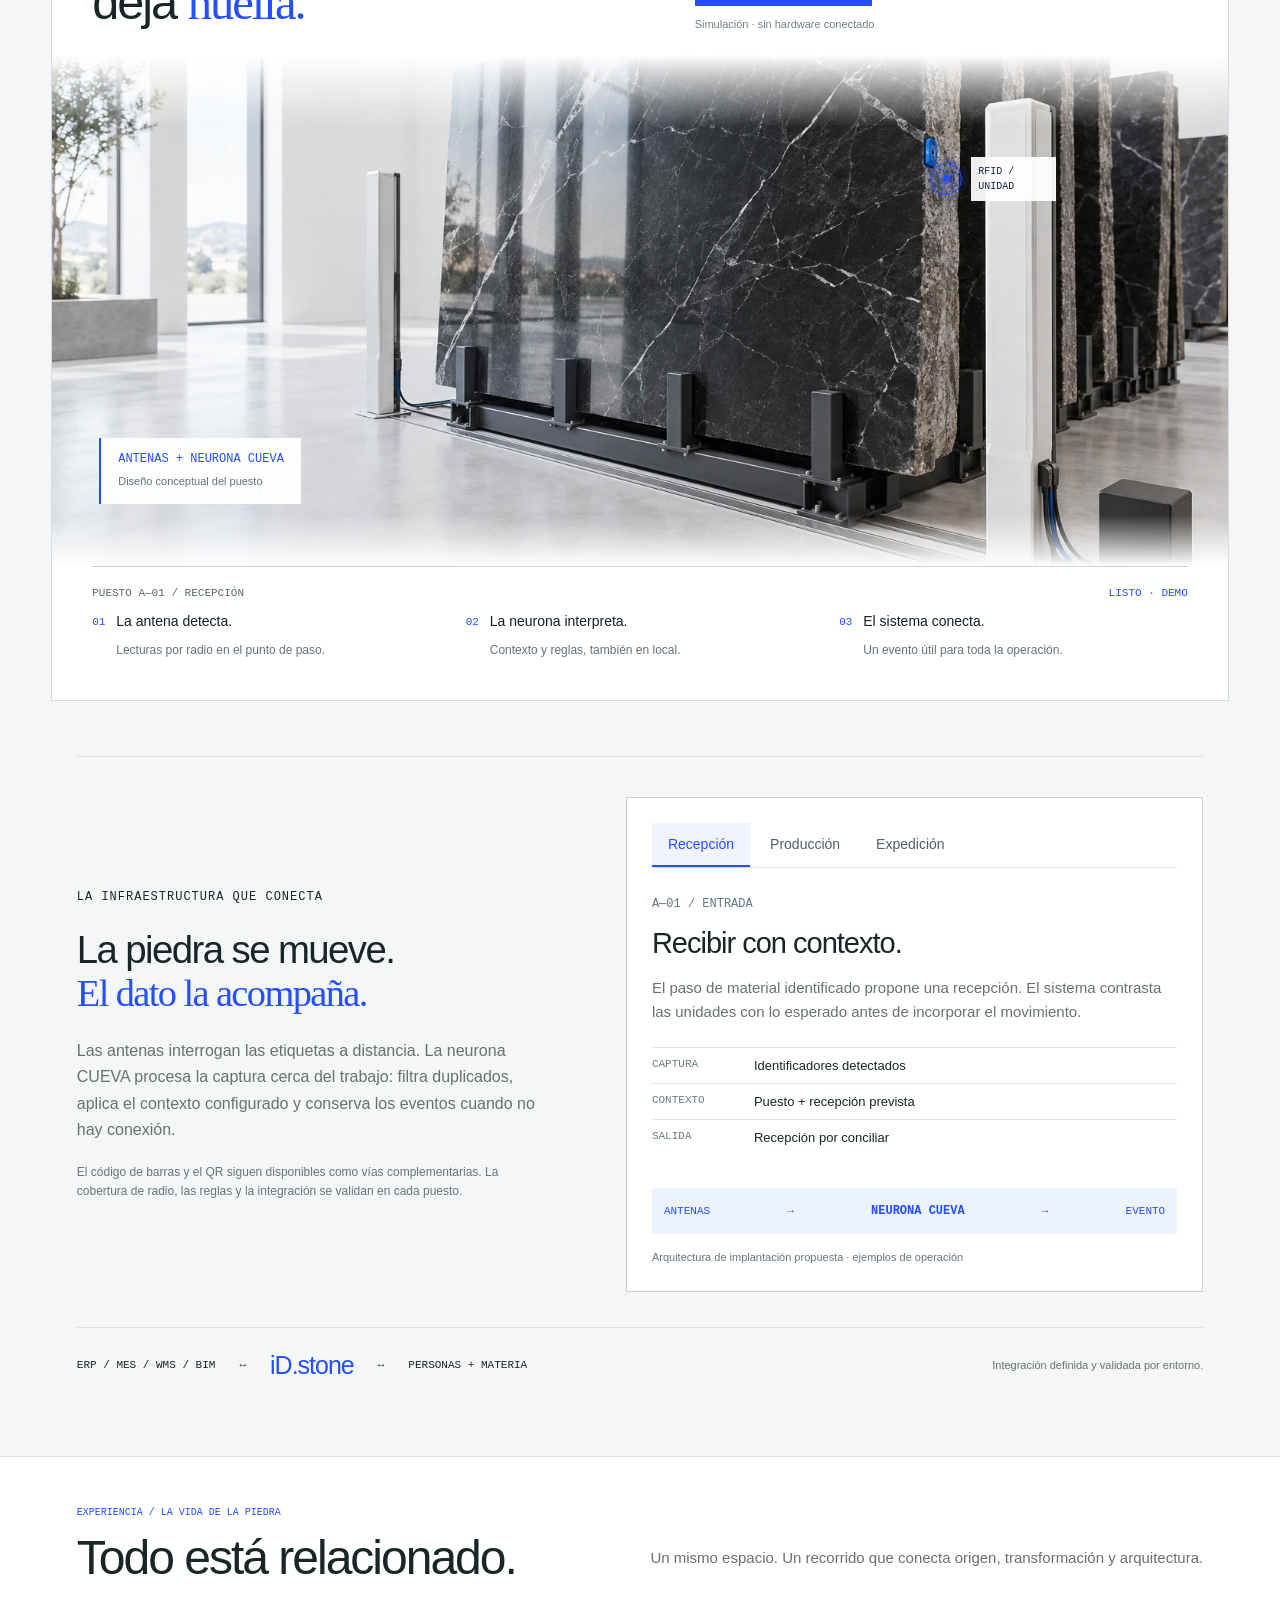
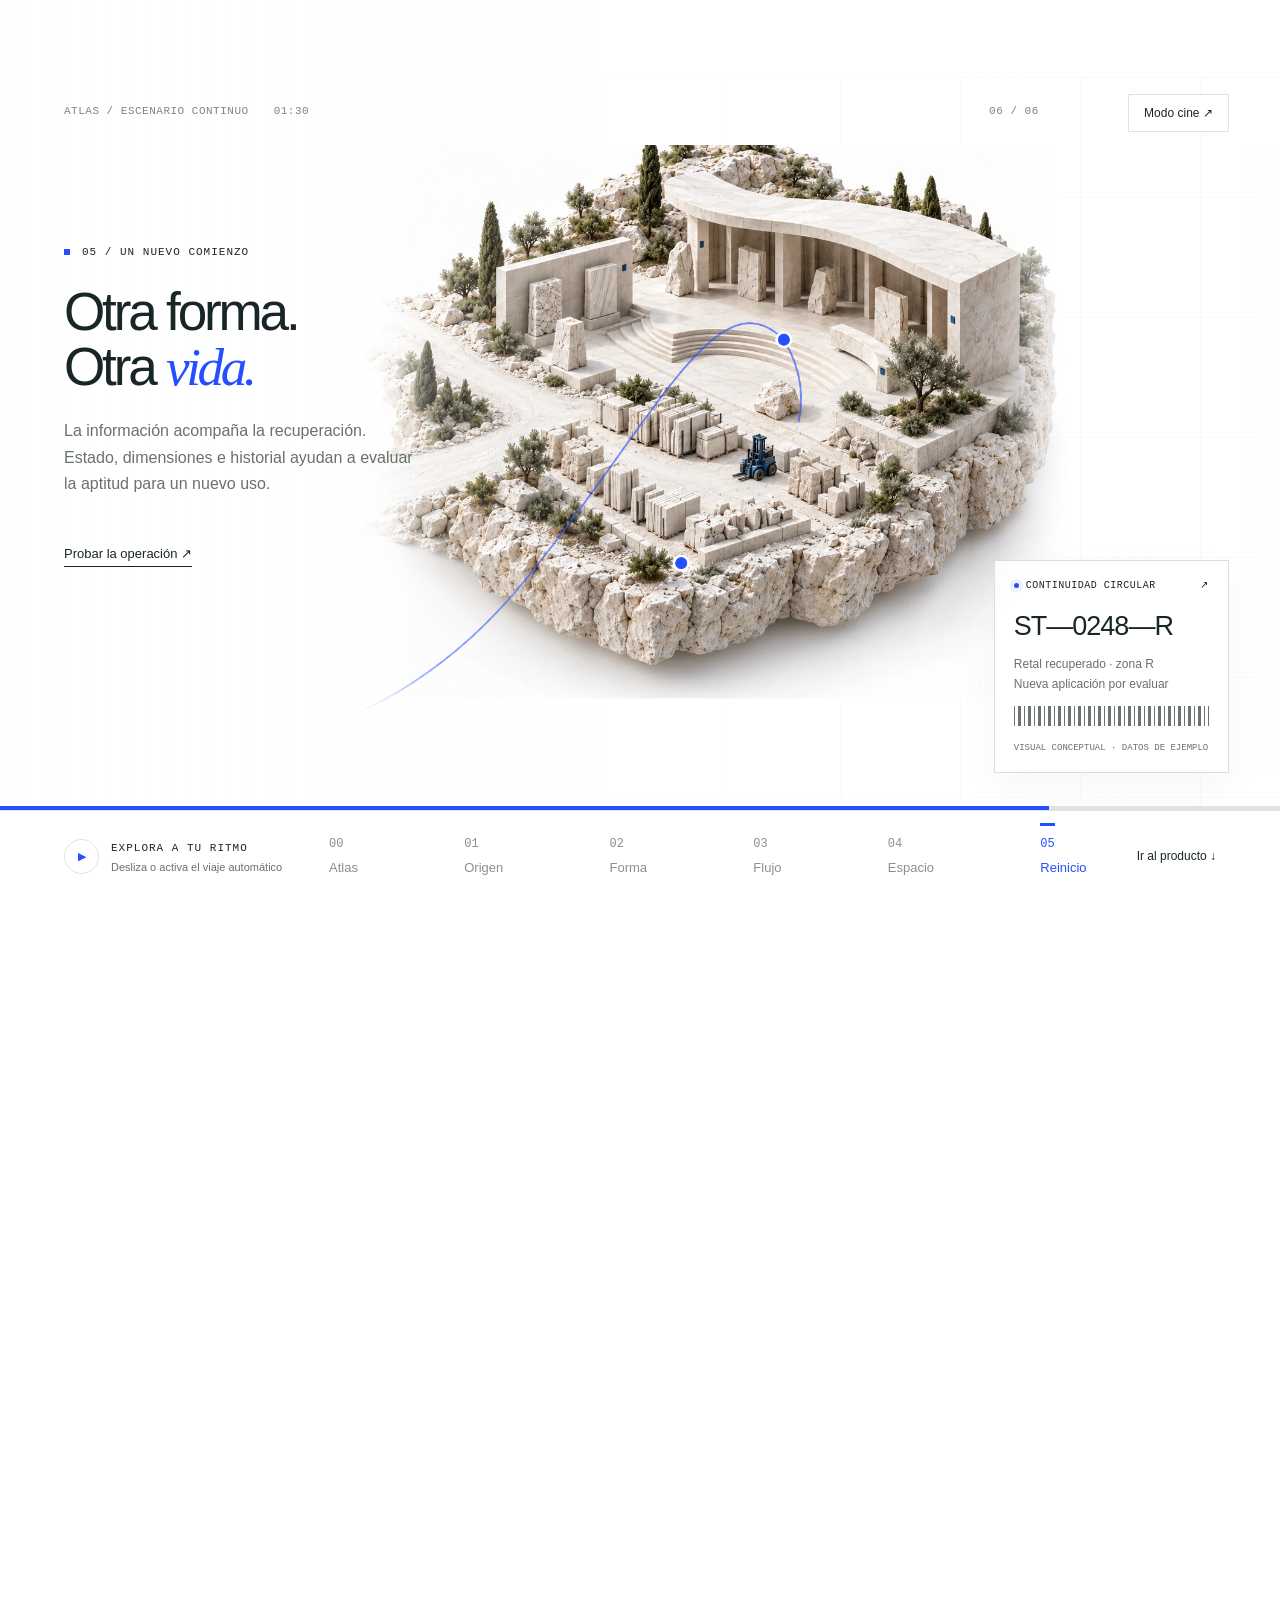
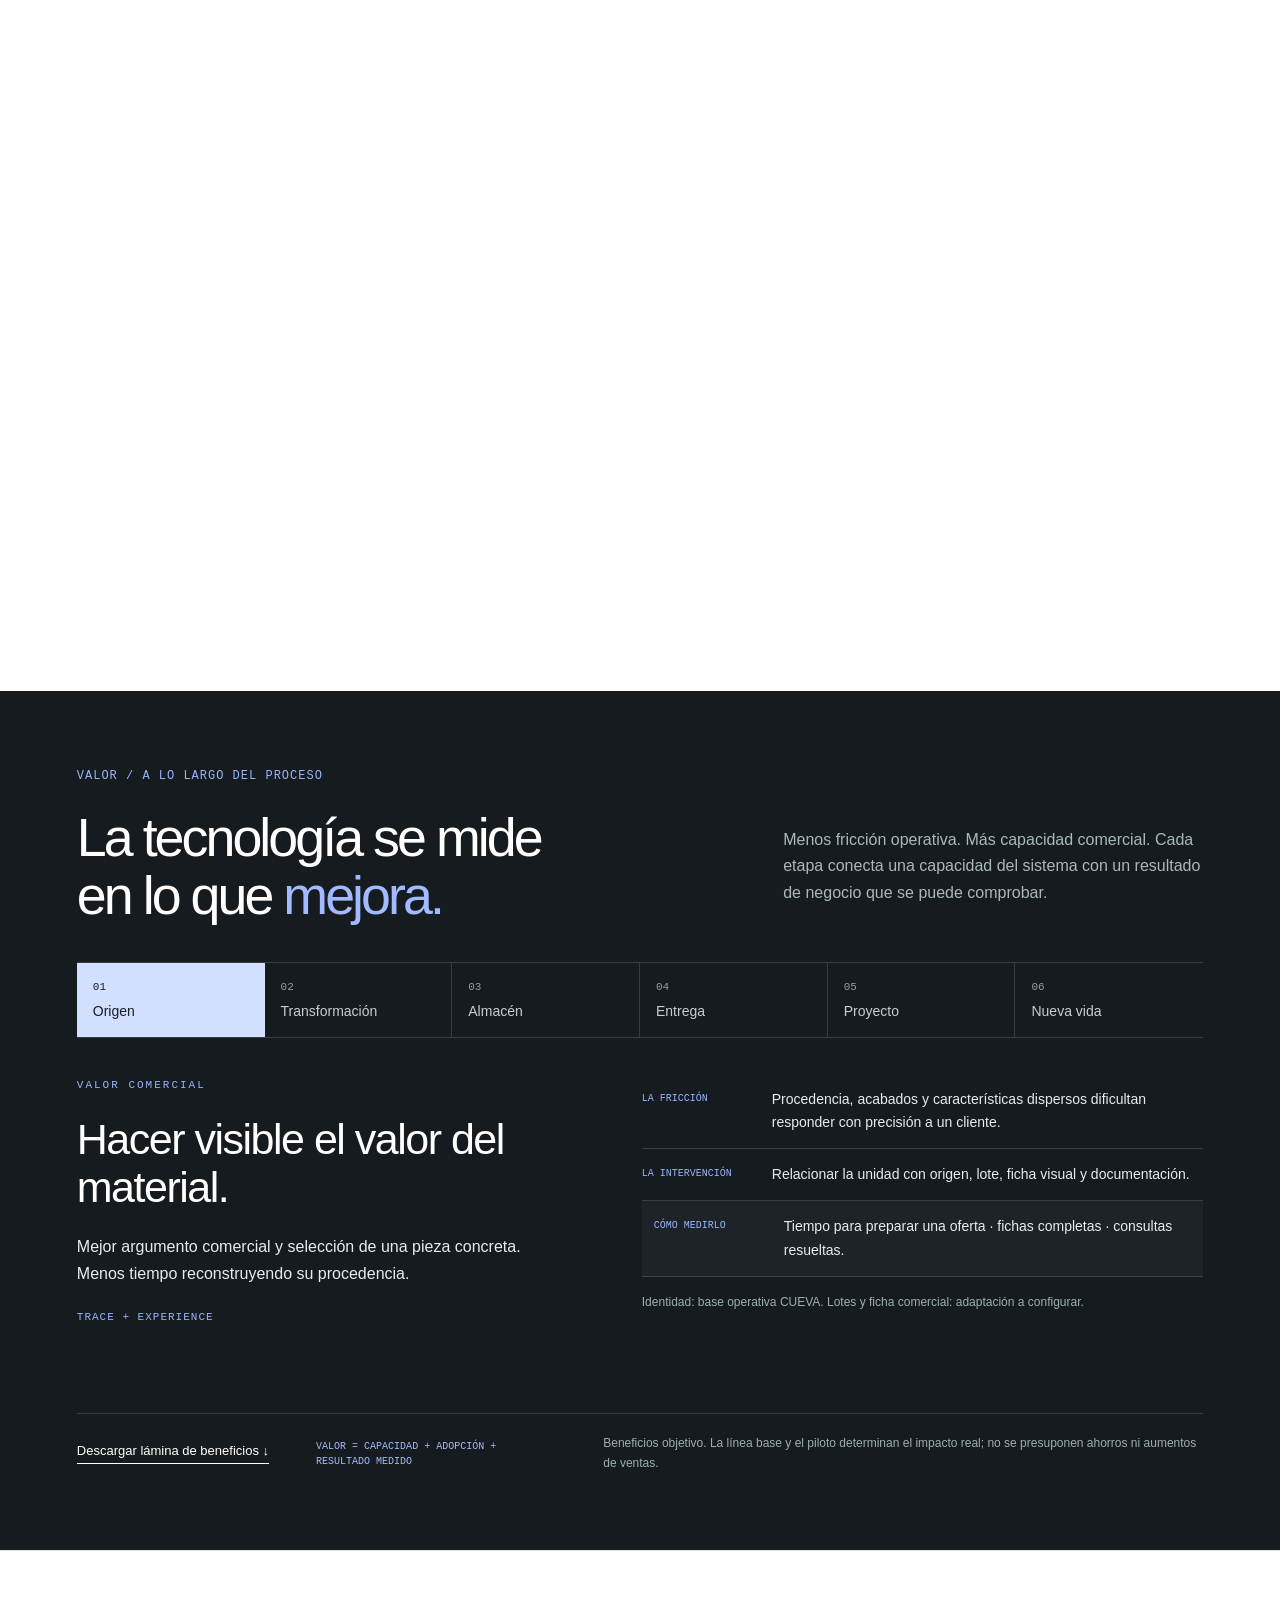
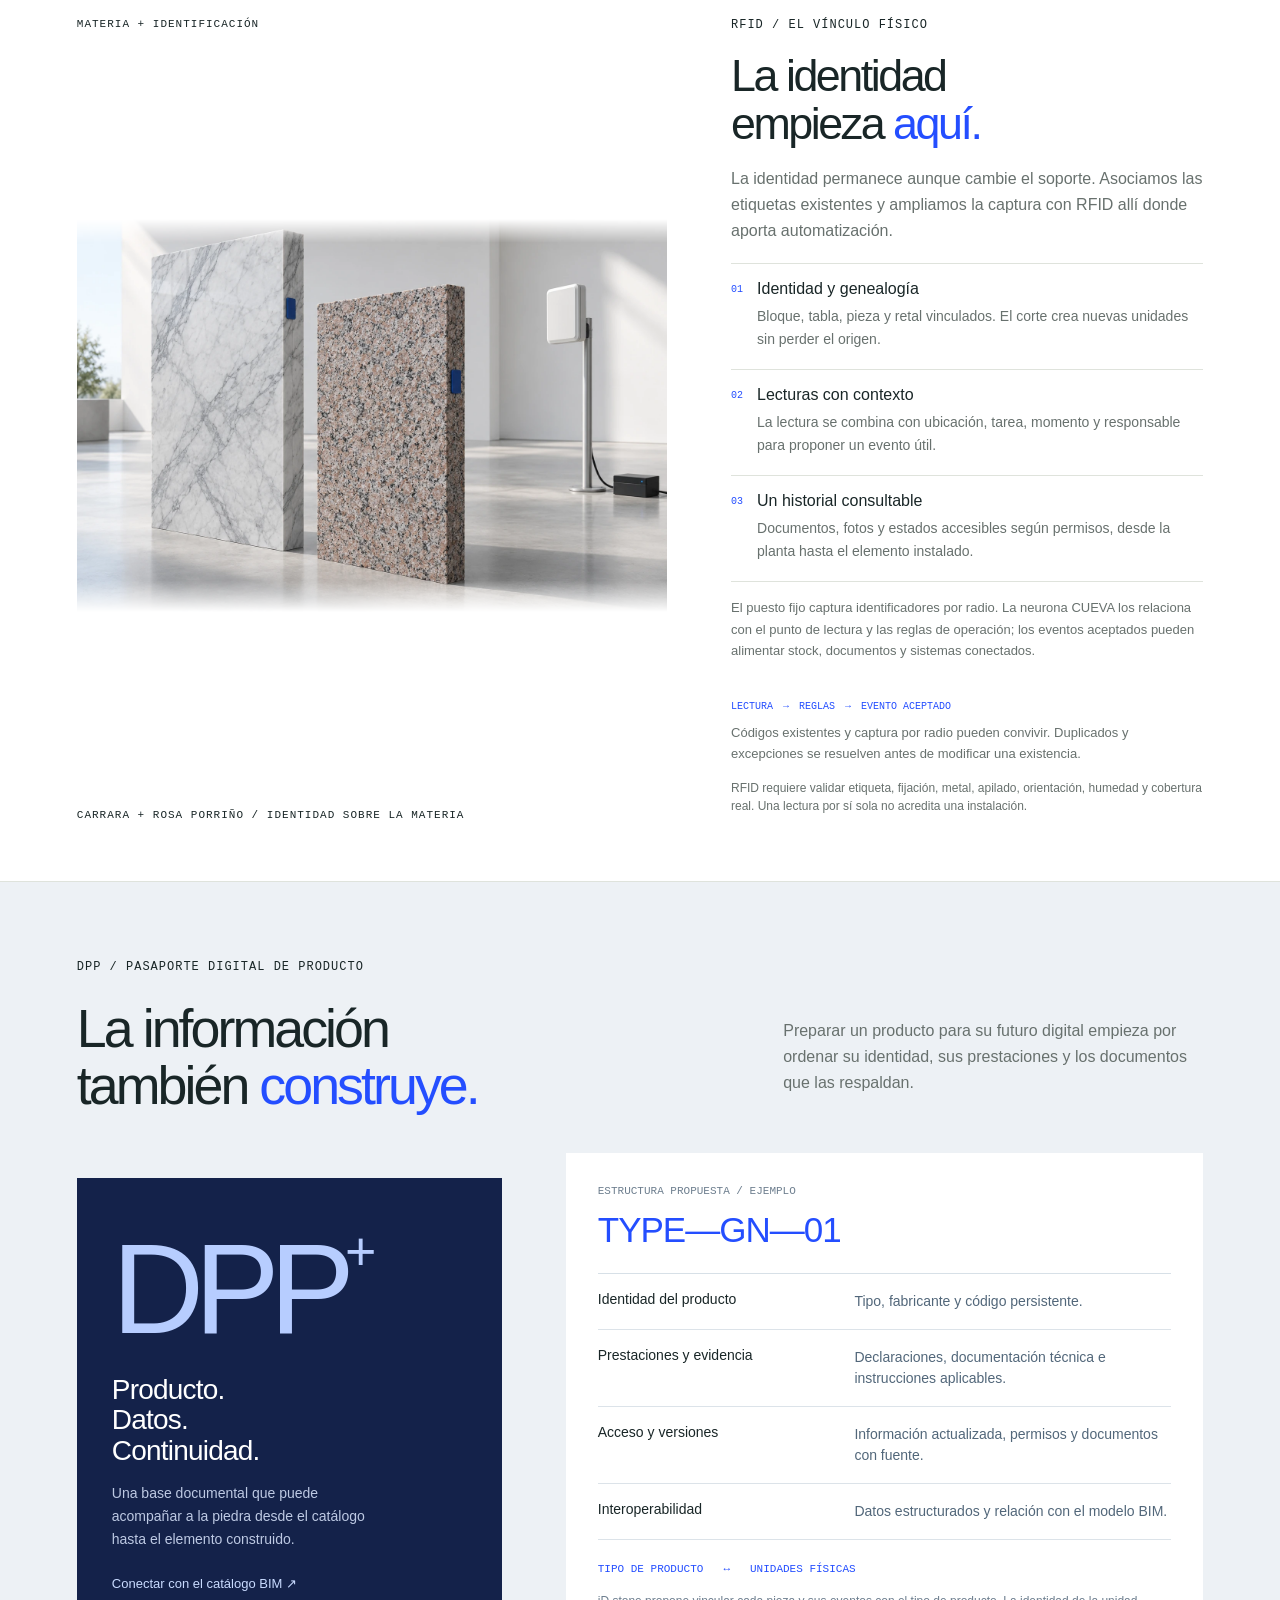
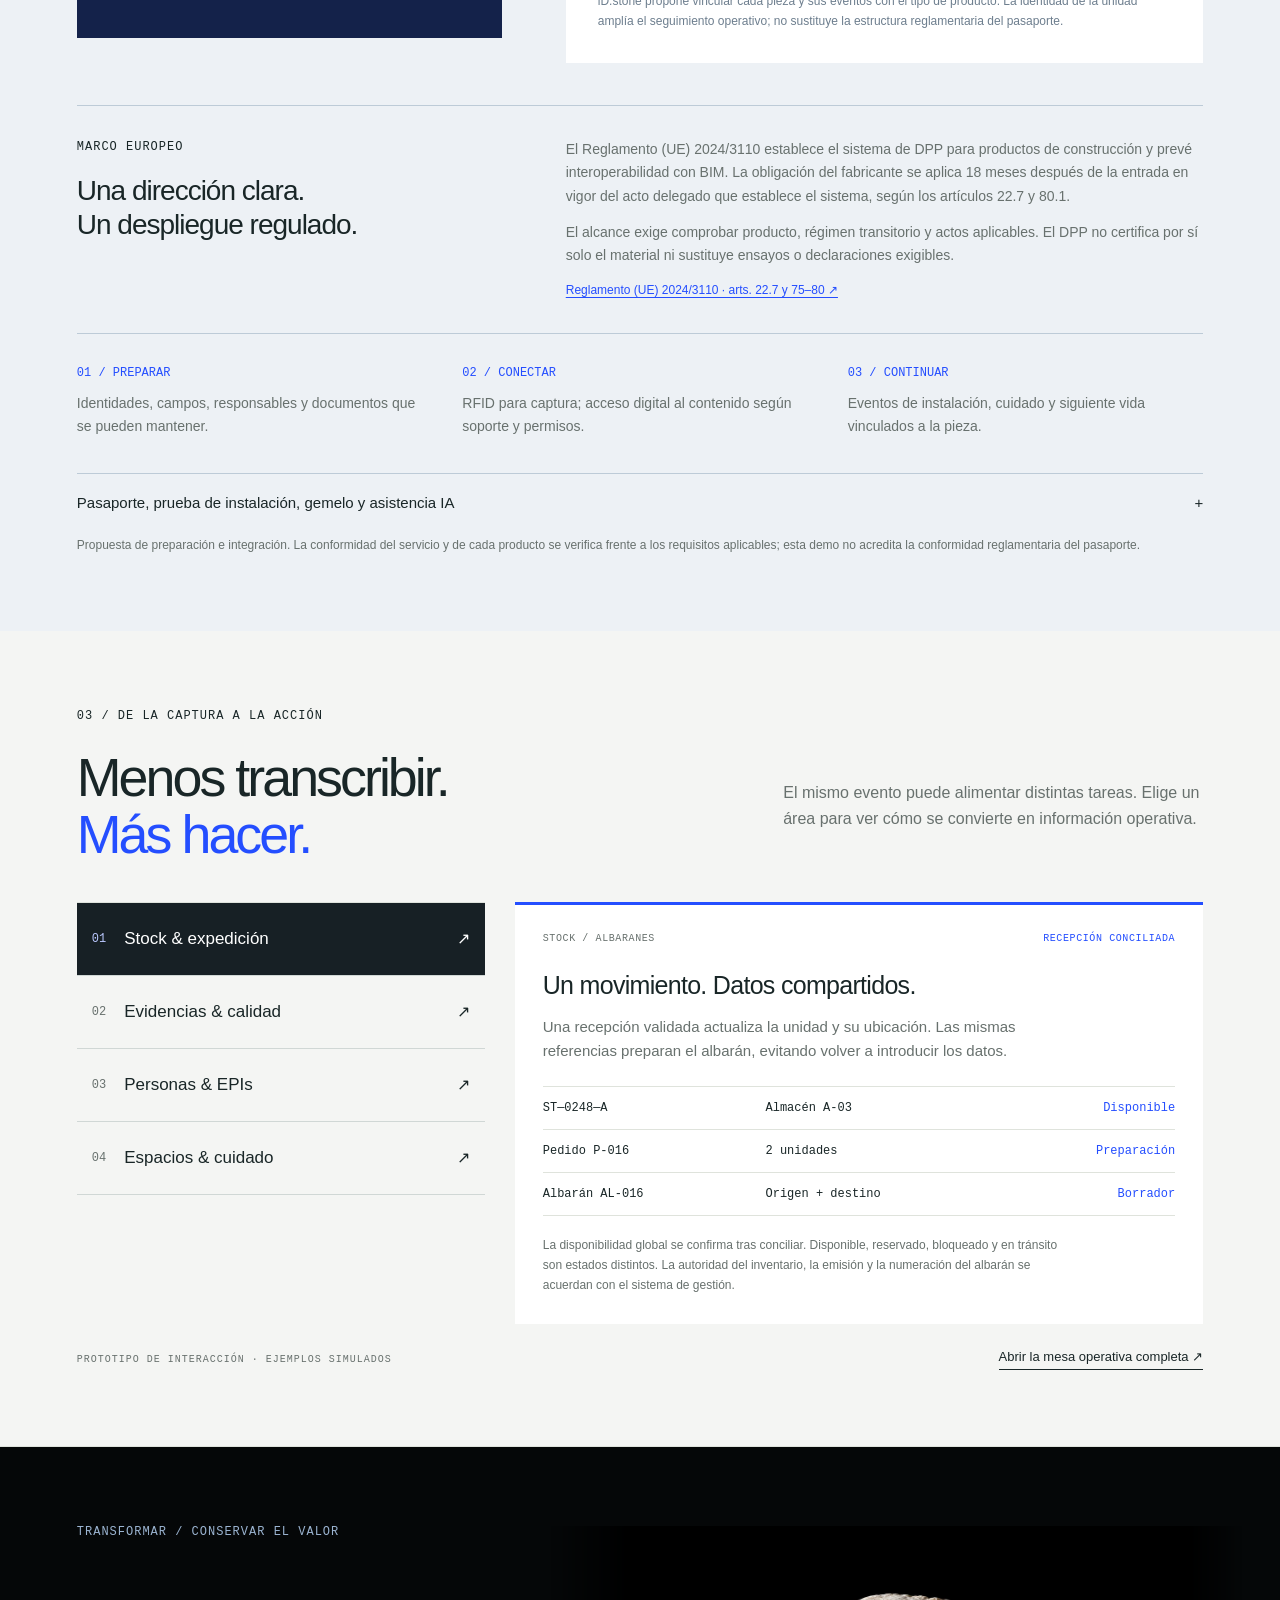
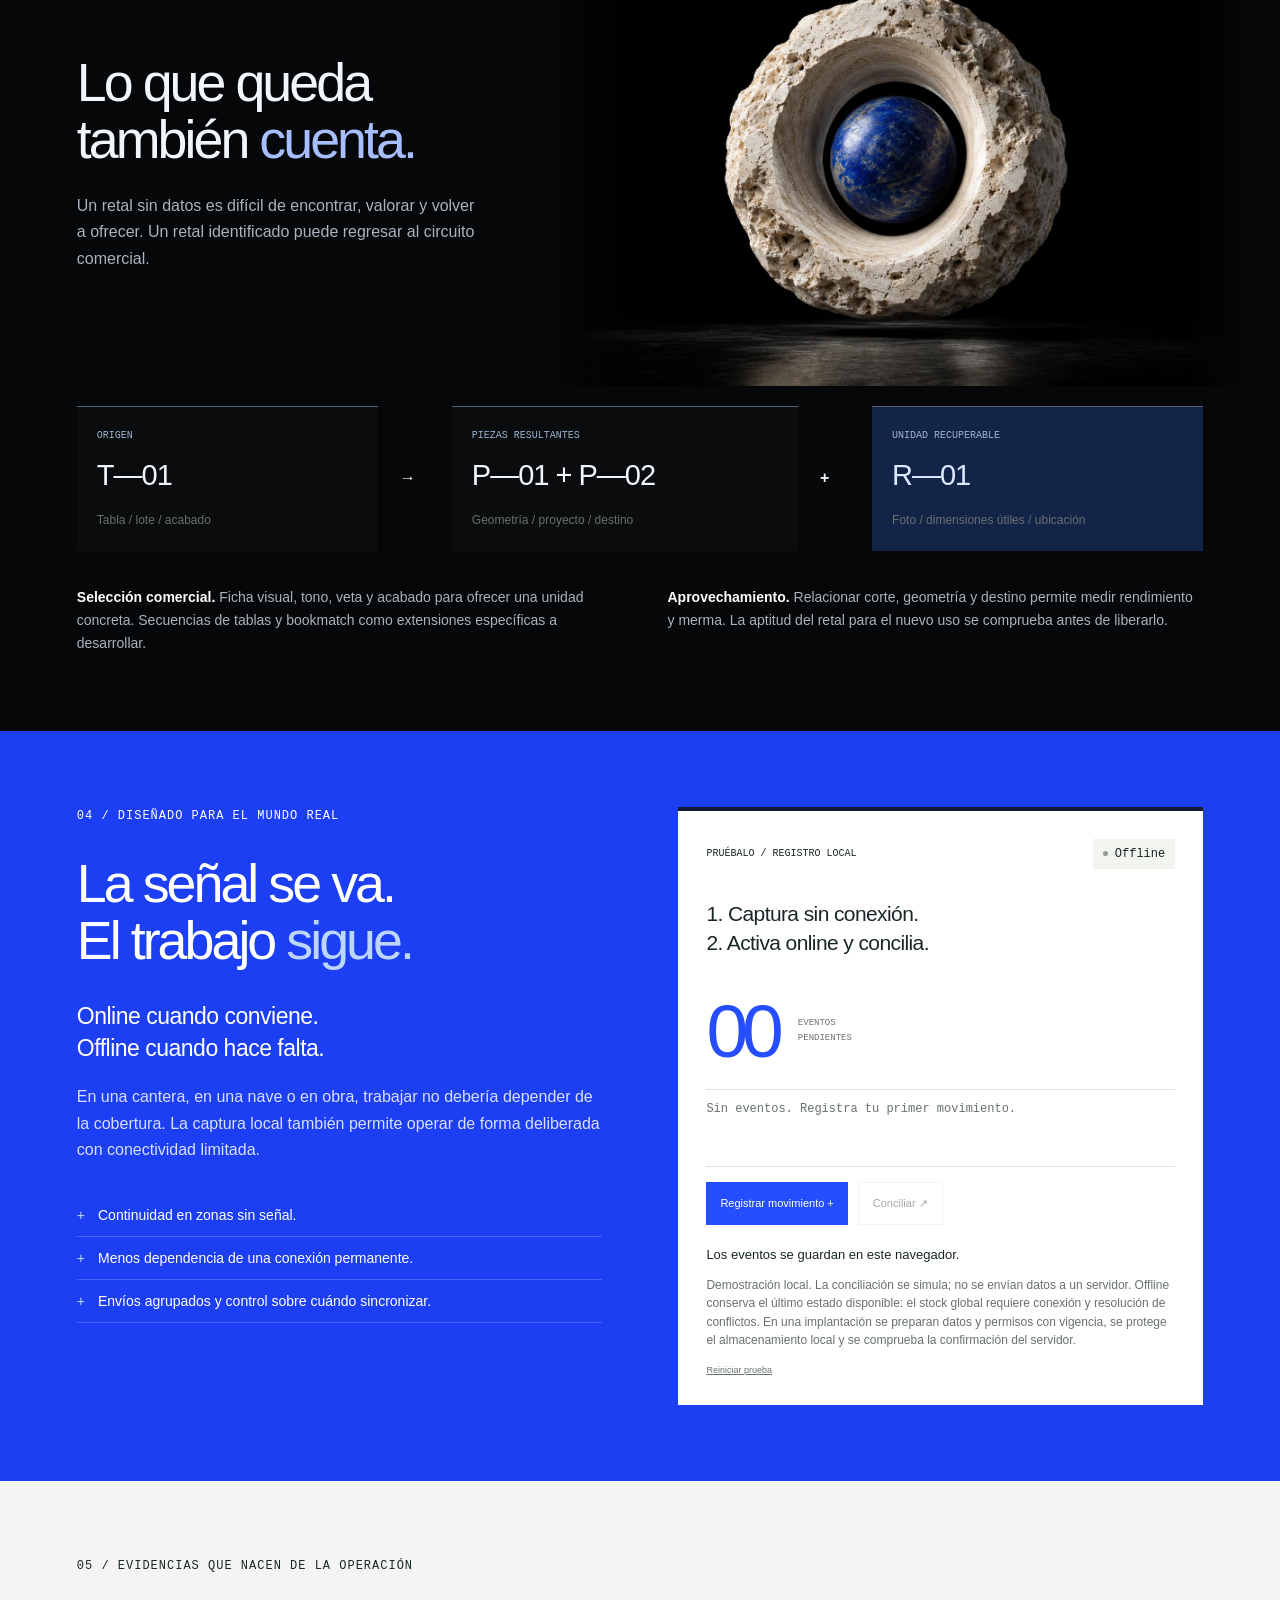
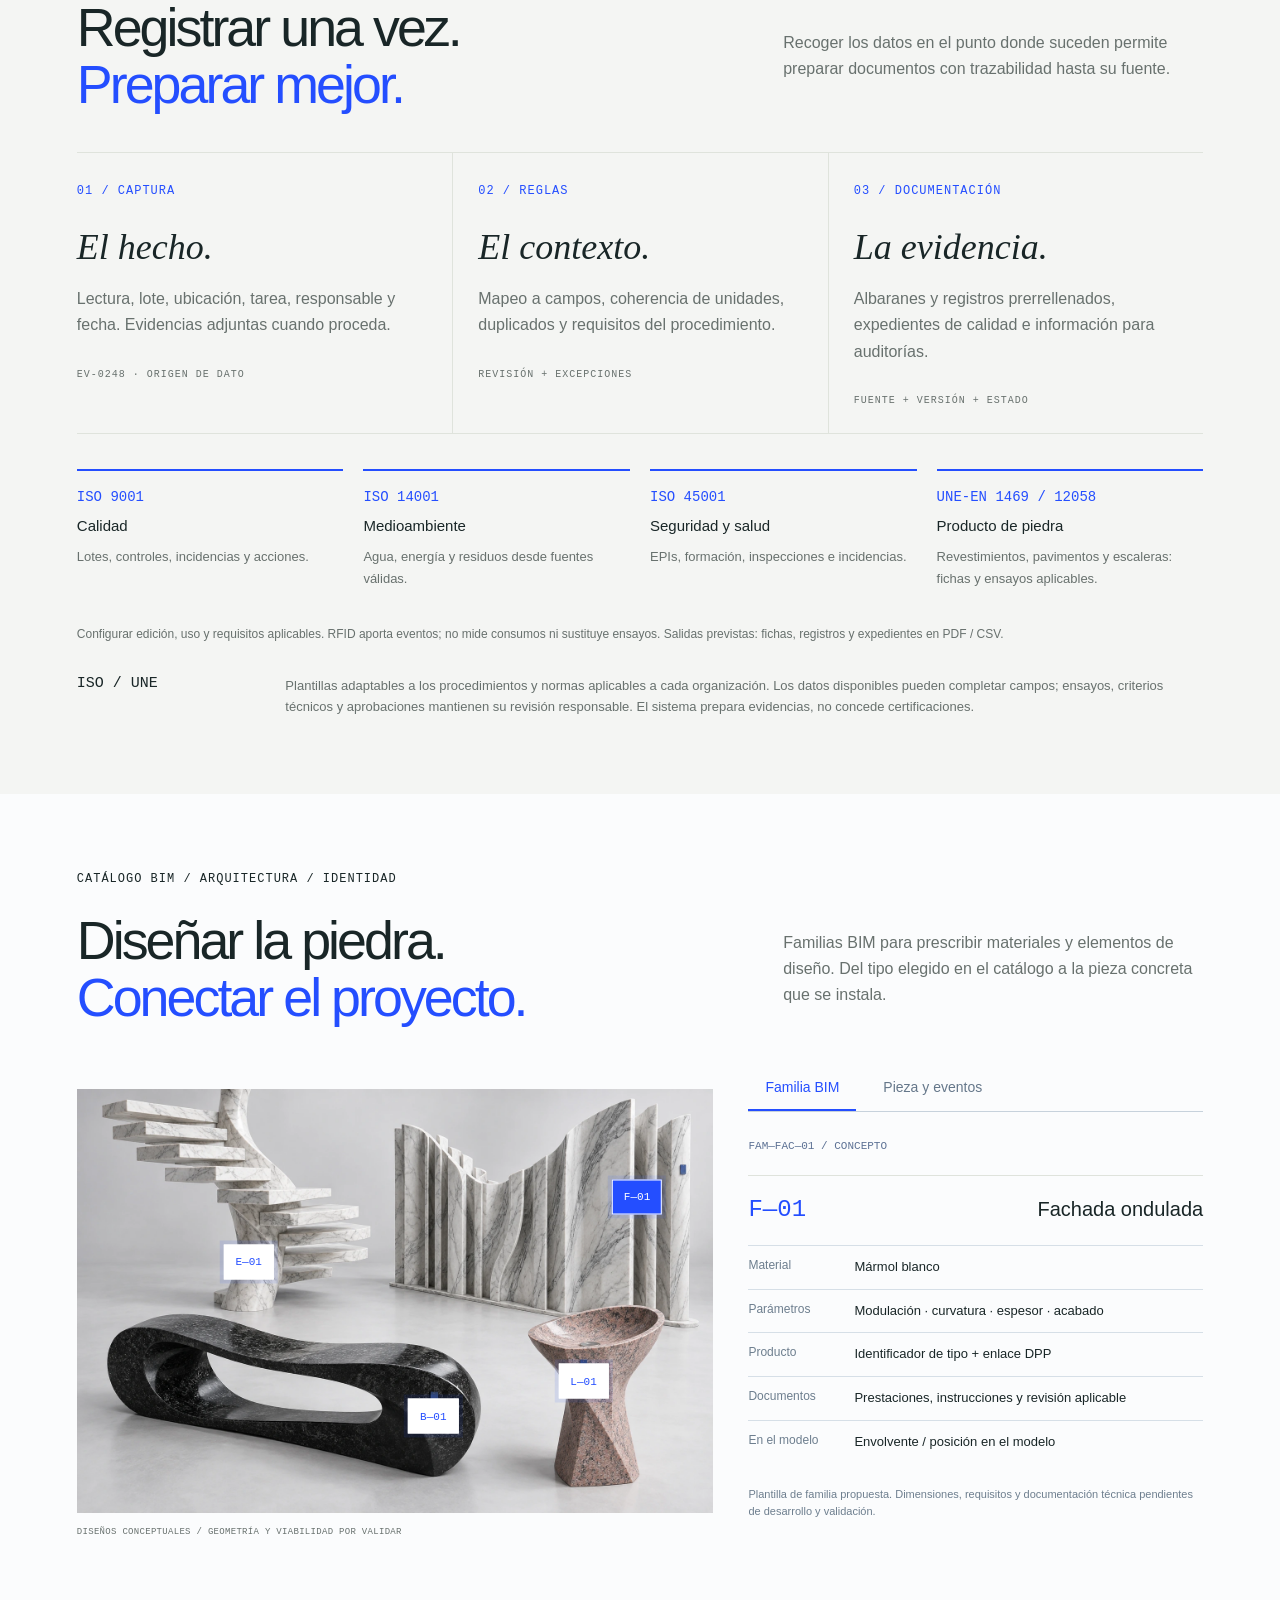
==== commit 3865e3b8: "Add files via upload" ====
--- a/index.html
+++ b/index.html
@@ -1,32 +1,14 @@
-<!doctype html>
-<html lang="es"><head><meta charset="utf-8"><meta name="viewport" content="width=device-width,initial-scale=1"><meta name="theme-color" content="#0b0d0e"><meta name="description" content="iD.stone. Identidad, trazabilidad y continuidad para la piedra. Explora un prototipo interactivo de la tecnología CUEVA."><meta name="robots" content="noindex,nofollow"><title>iD.stone — Otra dimensión de la piedra.</title><link rel="icon" type="image/svg+xml" href="data:image/svg+xml,%3Csvg xmlns='http://www.w3.org/2000/svg' viewBox='0 0 64 64'%3E%3Crect width='64' height='64' rx='14' fill='%23284fff'/%3E%3Cpath d='M18 17h10v30H18zm17 0h11v30H35z' fill='white'/%3E%3C/svg%3E"><link rel="stylesheet" href="styles.css"><link rel="stylesheet" href="art.css"><script defer src="app.js"></script><script defer src="art.js"></script></head>
-<body><a class="skip" href="#pasaporte">Saltar al contenido</a>
-<header class="nav"><a class="wordmark" href="#inicio" aria-label="iD.stone, inicio">iD<span class="brand-dot">.</span>stone<span class="brand-plus">+</span></a><nav aria-label="Principal"><a href="#coleccion">Materia</a><a href="#arquitectura">Espacio</a><a href="#laboratorio">Sistema</a></nav><a class="nav-cta" href="#laboratorio">Pruébalo <span aria-hidden="true">↗</span></a><button class="menu-toggle" aria-expanded="false" aria-label="Abrir navegación">☰</button></header>
-<main>
-<section id="inicio" class="hero art-hero" data-layer="matter">
-<div class="art-stage"><img class="hero-image" src="assets/orbit.webp" width="1536" height="1024" alt="Escultura conceptual de travertino en forma de anillo, con una esfera azul en su interior"><div class="art-vignette"></div><div class="orbital-data" aria-hidden="true"><svg viewBox="0 0 800 800"><circle cx="400" cy="400" r="335"/><circle cx="400" cy="400" r="295" stroke-dasharray="2 12"/><path d="M40 400H760M400 40V760"/><path d="M100 180H240L330 320M490 500L590 640H740"/></svg><span class="orb-id">OBJ—001 / IDENTIDAD ACTIVA</span><span class="orb-event">01 ORIGEN<br>02 TRANSFORMACIÓN<br>03 SIGUIENTE VIDA</span></div></div>
-<div class="art-topline"><span>PIEDRA NATURAL × INTELIGENCIA CONECTADA</span><span>EXPERIENCIA 02 / CUEVA</span></div>
-<div class="art-title"><span class="art-kicker">LA MATERIA ES EL PRINCIPIO.</span><h1>Piedra.<br>En otra<br><em>dimensión.</em></h1><p id="art-layer-copy">Lo que puedes tocar.<br>Y todo lo que puedes conectar.</p></div>
-<div class="orbit-control"><span class="orbit-caption">EXPLORA SUS CAPAS</span><div role="group" aria-label="Capa de la experiencia"><button data-art-layer="matter" aria-pressed="true"><span>01</span> Materia</button><button data-art-layer="identity" aria-pressed="false"><span>02</span> Identidad</button><button data-art-layer="memory" aria-pressed="false"><span>03</span> Memoria</button></div><span class="orbit-note" id="orbit-note">OBJETO CONCEPTUAL / TRAVERTINO</span></div>
-<div class="art-hero-foot"><a href="#coleccion" class="art-enter">Explorar lo posible <span>↘</span></a><a class="hero-download" href="docs/ID_Stone_Dossier_Producto_15p.pdf" download>Descargar dossier <span>PDF / 15 PÁGINAS ↓</span></a><span class="art-scroll">DESPLAZA PARA DESCUBRIR <b>↓</b></span></div>
-
-</section>
-<div class="moving-type" aria-hidden="true"><div>MATERIA CON IDENTIDAD <span>✳</span> DISEÑO CON MEMORIA <span>✳</span> MATERIA CON IDENTIDAD <span>✳</span> DISEÑO CON MEMORIA <span>✳</span></div></div>
-<section id="coleccion" class="object-gallery pad"><div class="gallery-intro"><span class="eyebrow">01 / MATERIA EXTRAORDINARIA</span><h2>El futuro<br>también se<br><em>talla.</em></h2><div class="gallery-intro-note"><span>↳</span><p>Una pieza puede ser arquitectura,<br>diseño e información.<br>Todo al mismo tiempo.</p></div></div>
-<div class="collectible collectible-chair"><button class="product-image-button" data-product="chair" aria-label="Explorar identidad del asiento Arco"><img src="assets/chair.webp" width="1024" height="1536" alt="Asiento escultórico tallado en travertino sobre fondo azul eléctrico" loading="lazy"><span class="product-discover">ABRIR IDENTIDAD <b>↗</b></span></button><div class="collectible-label"><span>01 / ARCO</span><h3>La forma invita.<br>La identidad continúa.</h3><button data-product="chair" class="round-product" aria-label="Abrir pasaporte de Arco">↗</button></div></div>
-<div class="collectible collectible-basin"><button class="product-image-button" data-product="basin" aria-label="Explorar identidad del lavabo Monolito"><img src="assets/basin.webp" width="1024" height="1536" alt="Lavabo escultórico de mármol negro sobre pedestal, fondo de galería blanco" loading="lazy"><span class="product-discover">ABRIR IDENTIDAD <b>↗</b></span></button><div class="collectible-label"><span>02 / MONOLITO</span><h3>Una presencia.<br>Un recorrido propio.</h3><button data-product="basin" class="round-product" aria-label="Abrir pasaporte de Monolito">↗</button></div></div>
-<div class="gallery-outro"><span class="gallery-star">✳</span><p>De la cantera al gesto.<br>Del objeto al dato.<br><b>De una vida a la siguiente.</b></p><span class="eyebrow">DISEÑOS CONCEPTUALES / VISUALES IA</span></div></section>
-<section id="manifiesto" class="manifesto pad"><div class="section-index"><span>02 / LA NUEVA CAPA</span><span>DE LA MATERIA AL DATO</span></div><div class="manifesto-main"><h2>Origen.<br>Movimiento.<br><span>Transformación.<br>Memoria.</span></h2><div class="manifesto-aside"><span class="small-cross" aria-hidden="true">✳</span><p>Cada veta es única.<br>Cada recorrido, también.</p><p class="muted">iD.stone vincula cada unidad con su origen, sus movimientos, sus documentos y las personas que intervienen en ella.</p><a class="text-link" href="#pasaporte">Explora una identidad <span>↗</span></a></div></div><div class="principles"><div><b>01</b><span>Identidad persistente</span></div><div><b>02</b><span>Operación conectada</span></div><div><b>03</b><span>Información que continúa</span></div></div></section>
-<section id="pasaporte" class="passport-section pad"><div class="section-index"><span>03 / ANATOMÍA DE UNA IDENTIDAD</span><span class="demo-label">EXPERIENCIA SIMULADA</span></div><div class="section-heading"><h2>Lo invisible.<br><em>Ahora, visible.</em></h2><p>Elige una etapa. Descubre cómo la identidad relaciona el material con lo que le sucede.</p></div><div class="passport-lab"><div class="specimen"><div class="specimen-top"><span>ESPÉCIMEN / ST—0248</span><span>GRANITO GRIS</span></div><img src="assets/slab.webp" loading="lazy" width="1536" height="1024" alt="Placa de granito gris con identificador físico asociado"><span class="measurement">IDENTIDAD FÍSICA + REGISTRO DIGITAL</span><div class="identity-marker"><span></span> ST—0248</div><div class="specimen-foot"><span>Una etiqueta puede cambiar.<br>La identidad conserva su historia.</span><button class="icon-button" id="passport-open" aria-label="Abrir ficha completa de la pieza">↗</button></div></div><div class="passport-data"><div class="data-head"><span class="eyebrow">RECORRIDO DEL MATERIAL</span><span id="stage-index">01 / 05</span></div><div class="stage-buttons" role="group" aria-label="Etapa del pasaporte"><button data-stage="0" aria-pressed="true">Origen</button><button data-stage="1" aria-pressed="false">Corte</button><button data-stage="2" aria-pressed="false">Almacén</button><button data-stage="3" aria-pressed="false">Instalación</button><button data-stage="4" aria-pressed="false">Nuevo uso</button></div><div id="stage-content" aria-live="polite"></div><div class="stage-bottom"><span>HISTORIAL RELACIONADO<br><b id="stage-event">Lote de origen asociado</b></span><button id="next-stage" class="circle-button" aria-label="Explorar siguiente etapa">→</button></div></div></div><p class="section-note">Datos de ejemplo. La instalación se confirma con contexto y evidencia revisada; una lectura por sí sola no la acredita.</p></section>
-<section class="chain pad"><div class="chain-intro"><span class="eyebrow">UNA BASE COMÚN</span><h2>Empieza en origen.<br>Se extiende a todo.</h2><p>El productor inicia la identidad. Cada agente continúa el recorrido dentro de sus permisos.</p></div><div class="chain-map" aria-label="Cadena de seis agentes relacionados"><svg viewBox="0 0 600 310" aria-hidden="true"><path d="M65 75H300H535V235H300H65Z"/><path d="M300 75V235"/></svg><a href="#pasaporte" class="chain-node"><b>01</b><span>Producción</span><small>Origen + lote</small></a><a href="#laboratorio" class="chain-node"><b>02</b><span>Almacén</span><small>Ubicación + stock</small></a><a href="#laboratorio" class="chain-node"><b>03</b><span>Logística</span><small>Salida + recepción</small></a><a href="#pasaporte" class="chain-node"><b>06</b><span>Nuevo uso</span><small>Recuperación + aptitud</small></a><a href="#arquitectura" class="chain-node"><b>05</b><span>Proyecto</span><small>Instalación + cuidado</small></a><a href="#pasaporte" class="chain-node"><b>04</b><span>Taller</span><small>Corte + genealogía</small></a></div></section>
-<section id="arquitectura" class="architecture"><div class="architecture-title pad"><span class="eyebrow">04 / EL ESPACIO RECUERDA</span><h2>El diseño se ve.<br><em>La historia se descubre.</em></h2><p>Toca un elemento. Abre su memoria.</p></div><div class="architecture-explorer"><div class="architecture-image"><img src="assets/architecture.webp" loading="lazy" width="1086" height="1448" alt="Patio contemporáneo con fachada de piedra, escalera de granito y banco escultórico"><button class="hotspot facade" data-object="facade" aria-label="Explorar fachada F-01" aria-pressed="false"><span>+</span><b>F—01</b></button><button class="hotspot stair" data-object="stair" aria-label="Explorar peldaño E-01" aria-pressed="false"><span>+</span><b>E—01</b></button><button class="hotspot bench active" data-object="bench" aria-label="Explorar banco B-01" aria-pressed="true"><span>+</span><b>B—01</b></button><div class="image-caption">ARQUITECTURA CONCEPTUAL / VISUAL IA</div></div><aside class="object-panel" aria-live="polite"><div class="object-panel-top"><span>ELEMENTO CONECTADO</span><span class="tiny-symbol">⌁</span></div><div id="object-content"></div><a class="text-link" href="#laboratorio">Activa un nuevo evento <span>↗</span></a></aside></div></section>
-<section id="laboratorio" class="lab-section pad"><div class="section-index"><span>05 / SISTEMA EN ACCIÓN</span><span>TOCAR. PROBAR. ENTENDER.</span></div><div class="section-heading"><h2>La operación.<br><em>En tus manos.</em></h2><p>Desconecta. Registra. Vuelve a conectar.<br>Experimenta cómo el dato acompaña al trabajo.</p></div><div class="ops-shell"><div class="ops-header"><div class="ops-brand">iD<span>.</span>stone <small>/ workspace</small></div><span class="demo-badge">DEMO LOCAL</span></div><div class="ops-nav" role="group" aria-label="Módulo de operación"><button data-module="movements" aria-pressed="true">01 / Movimientos</button><button data-module="evidence" aria-pressed="false">02 / Evidencias</button><button data-module="people" aria-pressed="false">03 / EPIs y personal</button></div>
-<div id="module-movements" class="module"><div class="mode-strip"><div><span class="status-led" id="mode-led"></span><strong id="mode-title">Modo conectado</strong><small id="last-sync">Sincronización de demostración</small></div><button id="offline-toggle" aria-pressed="false" class="mode-button">Probar sin conexión <span>↗</span></button></div><div class="ops-grid"><div class="capture"><span class="eyebrow">REGISTRAR UN EVENTO</span><h3>Lo que sucede,<br>queda registrado.</h3><label for="event-type">Operación</label><select id="event-type"><option value="Recepción">Recepción de pieza</option><option value="Revisión">Revisión de elemento</option><option value="Incidencia">Incidencia detectada</option></select><label for="event-piece">Unidad</label><select id="event-piece"><option value="ST-0248-A">ST-0248-A · Placa de granito</option><option value="B-01">B-01 · Banco escultórico</option><option value="E-01">E-01 · Peldaño de granito</option></select><label for="event-location">Ubicación</label><select id="event-location"><option>Almacén · A-03</option><option>Obra · Patio central</option><option>Taller · Corte 02</option></select><button id="capture-event" class="button blue">Registrar evento <span>+</span></button><p class="micro">Captura local con identidad, fecha y ubicación. Autor de demostración: OP-01.</p></div><div class="event-console"><div class="metrics"><div><span id="pending-count">0</span><small>Pendientes</small></div><div><span id="accepted-count">0</span><small>Conciliados</small></div><div><span id="stock-count">0</span><small>Unidades recibidas</small></div></div><div class="log-header"><span>REGISTRO DE EVENTOS</span><button id="export-events" class="plain-button">Exportar CSV ↗</button></div><div id="event-log" class="event-log" aria-live="polite"></div><div class="sync-actions"><button id="sync-events" class="button light">Sincronizar ahora <span>↻</span></button><button id="delivery-open" class="plain-button">Ver albarán ↗</button></div><p id="sync-help" class="micro">El envío se inicia cuando tú lo decides. La conciliación está simulada.</p></div></div><div class="ops-footer"><span id="storage-status">Los eventos se guardan en este navegador.</span><button id="reset-demo" class="plain-button">Reiniciar demo</button></div></div>
-<div id="module-evidence" class="module" hidden><div class="evidence-layout"><div><span class="eyebrow">DEL EVENTO AL EXPEDIENTE</span><h3>Capturar una vez.<br>Documentar mejor.</h3><p>Los registros aceptados alimentan los campos disponibles. Los ensayos y las aprobaciones conservan su revisión responsable.</p><div class="evidence-flow">DATO <span>→</span> EVIDENCIA <span>→</span> REVISIÓN</div><button id="autofill" class="button blue">Autocompletar desde eventos <span>↗</span></button></div><div class="evidence-sheet"><div class="log-header"><span>FICHA / ST-0248-A</span><span id="evidence-progress">0 / 4 CAMPOS</span></div><dl id="evidence-fields"></dl><p class="micro">Ejemplo de preparación documental. No certifica cumplimiento ISO o UNE ni sustituye ensayos.</p></div></div><div class="standards"><span>ISO 9001 <small>Calidad</small></span><span>ISO 14001 <small>Medioambiente</small></span><span>ISO 45001 <small>Seguridad y salud</small></span><span>UNE-EN <small>Requisitos por producto</small></span></div></div>
-<div id="module-people" class="module" hidden><div class="people-head"><div><span class="eyebrow">PERSONAS + EQUIPOS</span><h3>También cuenta<br>quién está detrás.</h3></div><p>Identidad profesional, formación, asignación de EPIs y revisiones. Acceso según función y permisos.</p></div><div class="people-list"><div><span class="person-icon">OP<br>01</span><div><strong>Operador de demostración</strong><small>Operación · almacén A</small></div><span class="state-label">Perfil local</span></div><div><span class="person-icon">EPI<br>08</span><div><strong>Casco de protección</strong><small id="ppe-status">Disponible · pendiente de asignación</small></div><button id="ppe-assign" class="button light">Asignar EPI +</button></div><div><span class="person-icon">DOC<br>02</span><div><strong>Autorización por tarea</strong><small>Documento pendiente de revisión</small></div><span class="state-label warning">Revisar</span></div></div><p class="micro">Asignación simulada con acuse. Una lectura no acredita el uso correcto del EPI ni concede habilitación.</p></div>
-</div><div class="offline-values"><div><span>↳</span><h3>Continuidad</h3><p>Consulta lo preparado y registra lo que ocurre, incluso sin cobertura.</p></div><div><span>◷</span><h3>A tu ritmo</h3><p>Elige el momento de sincronizar y agrupa los envíos pendientes.</p></div><div><span>⌁</span><h3>Control del dato</h3><p>Define qué compartir. Los cambios externos se concilian al recuperar la conexión.</p></div></div><p class="section-note">Prototipo funcional en tu navegador. Datos simulados, sin conexión a ERP, lectores o servidores CUEVA.</p></section>
-<section class="capabilities pad"><div><span class="eyebrow">06 / UNA CAPA QUE AMPLÍA</span><h2>Conecta lo que<br><em>ya haces.</em></h2><p>Reutilizar la información existente.<br>Automatizar donde aporta valor.<br>Continuar más allá de la fábrica.</p></div><div class="accordion"><details open><summary><span>01</span> RFID, QR y códigos de barras <b>+</b></summary><p>Una identidad, distintos medios de captura. Los códigos existentes pueden vincularse al mismo registro. RFID añade lectura por radio y captura múltiple en pasos controlados; su rendimiento se valida sobre el material real.</p></details><details><summary><span>02</span> ERP, stock y albaranes <b>+</b></summary><p>Relaciona pedidos, unidades y documentos. Prepara borradores desde operaciones aceptadas y concilia estados entre centros. Las reglas, la numeración y la autorización se acuerdan con el sistema de gestión.</p></details><details><summary><span>03</span> Evidencias para ISO y UNE <b>+</b></summary><p>Mapea requisitos a campos, fuentes y documentos. Autocompleta datos disponibles, marca ausencias y conserva la revisión. Las ediciones y requisitos aplicables se configuran por producto y uso; la herramienta no otorga certificaciones.</p></details><details><summary><span>04</span> Retales y siguientes vidas <b>+</b></summary><p>Cada corte crea unidades relacionadas con su origen. El retal conserva geometría, acabado, ubicación y disponibilidad para evaluar un nuevo uso con la aptitud técnica necesaria.</p></details><details><summary><span>05</span> Gemelo, eventos y asistencia IA <b>+</b></summary><p>Conecta el elemento físico con su representación, ubicación y mantenimiento. La asistencia puede señalar anomalías o datos incompletos para revisión humana, según las integraciones y reglas configuradas.</p></details></div></section>
-<section class="download-section pad"><div><span class="eyebrow">LA VISIÓN COMPLETA / EDICIÓN 04</span><h2>De la experiencia<br>al dossier.</h2><p>Identidad, RFID, stock, documentación, personas y continuidad. Toda la propuesta de iD.stone en 15 páginas.</p></div><a class="download-pdf" href="docs/ID_Stone_Dossier_Producto_15p.pdf" download><span>iD.stone / DOSSIER DE PRODUCTO</span><strong>15<span>páginas</span></strong><div>Descargar presentación <b>↓</b></div><small>PDF · Edición 04 · 26,2 MB</small></a></section><section class="closing pad"><span class="eyebrow">PIEDRA / DATOS / POSIBILIDADES</span><h2>Piedra.<br>Y después,<br><em>todo.</em></h2><a href="#laboratorio" class="button light">Vuelve al laboratorio <span>↗</span></a><div class="closing-bottom"><span class="wordmark">iD.stone<span class="brand-plus">+</span></span><p>Identidad. Operación. Continuidad.<br>Powered by CUEVA.</p><a href="#inicio" aria-label="Volver al inicio">↑</a></div></section>
-</main><div class="reading-progress" aria-hidden="true"><i></i></div><footer class="footer"><span>iD.stone / Material experience · Edición 02 · 2026</span><p>Prototipo de producto. Capacidades sujetas a configuración e integración. Imágenes conceptuales generadas con IA.</p><button class="plain-button" id="about-open">Sobre esta experiencia ↗</button></footer>
-<dialog id="detail-dialog"><div class="dialog-top"><span>iD.stone / EXPLORER</span><button id="dialog-close" class="icon-button" aria-label="Cerrar ventana">×</button></div><div id="dialog-content"></div></dialog><div class="toast" role="status" id="toast"></div><noscript><div class="noscript">Activa JavaScript para explorar el pasaporte y las demostraciones. El contenido del producto sigue disponible.</div></noscript>
-</body></html>
+<!doctype html><html lang="es"><head><meta charset="utf-8"><meta name="viewport" content="width=device-width,initial-scale=1"><meta name="theme-color" content="#f7f8f4"><meta name="description" content="iD.stone. Identidad y continuidad digital para la piedra: del origen a su siguiente vida."><title>iD.stone — La piedra, conectada</title><link rel="stylesheet" href="journey.css"><link rel="stylesheet" href="evolution.css"><link rel="stylesheet" href="signal.css"><script defer src="journey.js"></script><script defer src="evolution.js"></script><script defer src="signal.js"></script><link rel="icon" type="image/svg+xml" href="data:image/svg+xml,%3Csvg xmlns='http://www.w3.org/2000/svg' viewBox='0 0 64 64'%3E%3Crect width='64' height='64' rx='12' fill='%23244eff'/%3E%3Cpath d='M19 18v28h14c19 0 19-28 0-28z' fill='none' stroke='white' stroke-width='5'/%3E%3C/svg%3E"></head><body class="signal-site"><a class="skip-link" href="#beneficios">Saltar al contenido de producto</a><header class="site-header"><a class="brand" href="#inicio" aria-label="iD.stone inicio">iD<span>.</span>stone<sup>+</sup></a><span class="edition">POWERED BY CUEVA</span><nav aria-label="Principal"><a href="#sistema">Sistema</a><a href="#recorrido">Recorrido</a><a href="#beneficios">Valor</a><a href="#pasaporte">DPP & BIM</a><a class="download" href="docs/ID_Stone_Dossier_Producto_15p.pdf" download>Dossier <span>↓</span></a></nav><button id="mobile-menu-button" aria-expanded="false" aria-controls="mobile-menu" aria-label="Abrir menú">☰</button></header><nav id="mobile-menu" aria-label="Navegación móvil" hidden><a href="#sistema">Sistema</a><a href="#recorrido">Recorrido</a><a href="#beneficios">Valor</a><a href="#operacion">Operación</a><a href="#pasaporte">DPP & BIM</a><a href="#continuidad">Offline</a></nav><main><section class="signal-hero sculpture-hero" id="inicio"><div class="hero-art"><img src="assets/hero-sculpture.webp" width="1536" height="1024" alt="Escultura de granito negro abierta alrededor de una tabla con identidad digital. Concepto visual iD.stone." fetchpriority="high"></div><div class="hero-text"><div class="eyebrow"><span class="tiny-cross">+</span> MATERIA × INTELIGENCIA</div><h1>La piedra.<br><em>Conectada.</em></h1><p>Millones de años de historia.<br>Una nueva forma de continuarla.</p><div class="hero-actions"><a href="#recorrido" class="button signal-primary">Entrar en el recorrido <span>↗</span></a><a href="#lectura-automatica" class="button signal-secondary">Ver la tecnología <span>↓</span></a></div><div class="hero-index"><span>01 / IDENTIDAD</span><span>02 / AUTOMATIZACIÓN</span><span>03 / CONTINUIDAD</span></div></div><div class="hero-baseline"><span>DEL ORIGEN AL PROYECTO. Y MÁS ALLÁ.</span><a href="#sistema">Descubrir iD.stone ↓</a><span>SIGNAL 03 / CUEVA</span></div></section>
+<section class="signal-intro section" id="sistema"><div class="eyebrow">LA PIEDRA TIENE CONTEXTO. CONECTÉMOSLO.</div><div class="signal-intro-grid"><h2>El material<br>es el <em>principio.</em></h2><div><p class="lead">iD.stone conecta unidades, procesos, documentos y personas durante todo el ciclo de la piedra.</p><p>Una identidad que comienza en el productor. Una capa de datos que continúa en el taller, el almacén, la logística y el proyecto. Información útil para trabajar, vender, mantener y recuperar.</p></div></div><div class="system-rail"><article><span>01</span><h3>Materia</h3><p>Bloque, tabla, pieza, retal.<br>Identidad al nivel que necesita la operación.</p></article><article><span>02</span><h3>Captura</h3><p>Antenas fijas + neuronas CUEVA.<br>Captura automática con contexto.</p></article><article><span>03</span><h3>Contexto</h3><p>Qué, quién, dónde y cuándo.<br>Reglas que convierten lecturas en eventos.</p></article><article><span>04</span><h3>Acción</h3><p>Stock, documentos y servicios.<br>Información conectada con tus sistemas.</p></article></div><div class="station-showcase" id="lectura-automatica"><div class="station-showcase-head"><div><span class="eyebrow">INFRAESTRUCTURA / CAPTURA A DISTANCIA</span><h3>El movimiento<br>deja <em>huella.</em></h3></div><div><p>Antenas fijas y neuronas CUEVA conectan el paso de la piedra con el contexto de la operación.</p><button id="read-stone" class="button blue">Simular un paso <span>↗</span></button><small>Simulación · sin hardware conectado</small></div></div><div class="read-station-art"><img src="assets/signal-hero.webp" width="1536" height="1024" alt="Puesto fijo de lectura con antenas, tags sobre las tablas y neurona local. Visual conceptual." loading="lazy"><div class="rfid-marker"><button id="tag-inspect" aria-label="Simular el paso por el puesto de lectura"><i></i></button><span>RFID / UNIDAD</span></div><div class="fixed-hardware-label"><span>ANTENAS + NEURONA CUEVA</span><small>Diseño conceptual del puesto</small></div></div><div class="hero-readout"><div class="readout-top"><span>PUESTO A—01 / RECEPCIÓN</span><span id="reader-indicator">LISTO · DEMO</span></div><ol id="readout-log" aria-live="polite"><li><span>01</span><b>La antena detecta.</b><small>Lecturas por radio en el punto de paso.</small></li><li><span>02</span><b>La neurona interpreta.</b><small>Contexto y reglas, también en local.</small></li><li><span>03</span><b>El sistema conecta.</b><small>Un evento útil para toda la operación.</small></li></ol></div></div><div class="automation-system"><div class="automation-intro"><div class="eyebrow">LA INFRAESTRUCTURA QUE CONECTA</div><h3>La piedra se mueve.<br><em>El dato la acompaña.</em></h3><p>Las antenas interrogan las etiquetas a distancia. La neurona CUEVA procesa la captura cerca del trabajo: filtra duplicados, aplica el contexto configurado y conserva los eventos cuando no hay conexión.</p><small>El código de barras y el QR siguen disponibles como vías complementarias. La cobertura de radio, las reglas y la integración se validan en cada puesto.</small></div><div class="automation-console"><div class="station-tabs" role="tablist" aria-label="Puestos de lectura automática"><button id="station-recepcion" role="tab" aria-selected="true" aria-controls="station-panel" data-station="recepcion">Recepción</button><button id="station-produccion" role="tab" aria-selected="false" tabindex="-1" aria-controls="station-panel" data-station="produccion">Producción</button><button id="station-expedicion" role="tab" aria-selected="false" tabindex="-1" aria-controls="station-panel" data-station="expedicion">Expedición</button></div><div id="station-panel" role="tabpanel" aria-labelledby="station-recepcion" tabindex="0"></div><div class="neuron-chain"><span>ANTENAS</span><i>→</i><strong>NEURONA CUEVA</strong><i>→</i><span>EVENTO</span></div><small>Arquitectura de implantación propuesta · ejemplos de operación</small></div></div><div class="system-contract"><span>ERP / MES / WMS / BIM</span><b>↔</b><strong>iD.stone</strong><b>↔</b><span>PERSONAS + MATERIA</span><small>Integración definida y validada por entorno.</small></div></section><div class="journey-cover"><span>EXPERIENCIA / LA VIDA DE LA PIEDRA</span><h2>Todo está <em>relacionado.</em></h2><p>Un mismo espacio. Un recorrido que conecta origen, transformación y arquitectura.</p></div><section class="expedition" id="recorrido" aria-label="Recorrido inmersivo por la piedra">
+<div class="expedition-stage">
+ <div class="cinema-veil" aria-hidden="true"></div><button class="cinema-toggle" id="cinema-toggle" aria-pressed="false">Modo cine ↗</button><div class="camera-hud" aria-hidden="true"><span>ATLAS / ESCENARIO CONTINUO</span><span id="camera-time">00:00</span><span>01 / 06</span></div><div class="scene-grid" aria-hidden="true"></div>
+ <div class="coordinate top-coordinate">MATERIA / MEMORIA / CONTINUIDAD</div>
+ <div class="scene-visual" id="world-viewport" aria-hidden="true"><div class="terrain-camera" id="camera"><img class="terrain-tile terrain-origin" src="assets/quarry.webp" alt="" width="1536" height="1024"><img class="terrain-tile terrain-factory" src="assets/factory.webp" alt="" width="1536" height="1024"><img class="terrain-tile terrain-architecture" src="assets/architecture.webp" alt="" width="1536" height="1024"><svg class="terrain-route" viewBox="0 0 4100 1450"><path class="route-underlay" d="M870 600 C1150 640 1410 520 1660 700 S2070 780 2210 990 C2500 1190 2830 1100 3050 830 S3370 320 3480 430 C3550 550 3490 670 3310 800"/><path class="route-line" id="terrain-route-active" d="M870 600 C1150 640 1410 520 1660 700 S2070 780 2210 990 C2500 1190 2830 1100 3050 830 S3370 320 3480 430 C3550 550 3490 670 3310 800"/><g class="terrain-markers"><circle cx="870" cy="600" r="12"/><circle cx="2100" cy="700" r="12"/><circle cx="2210" cy="990" r="12"/><circle cx="3480" cy="430" r="12"/><circle cx="3310" cy="800" r="12"/></g></svg></div><div class="world-vignette"></div></div>
+ <div class="story-copy"><div class="eyebrow"><span class="square"></span> <span id="story-kicker">EL SISTEMA DE LA PIEDRA CONECTADA</span></div><h1 id="story-title">Del origen<br> a la <em>siguiente vida.</em></h1><p id="story-description">Una identidad que nace en el origen y conecta cada corte, cada movimiento y cada nueva vida.</p><div class="story-actions"><a class="button blue" href="#beneficios">Explorar el producto <span>↗</span></a><button class="text-button" data-open-demo>Probar la operación ↗</button></div><div class="story-index"><span id="story-number">00</span><span>UN RECORRIDO.<br> INFINITAS CONTINUIDADES.</span></div></div>
+ <aside class="floating-record"><div class="record-top"><span class="pulse-dot"></span><span id="record-type">IDENTIDAD PERSISTENTE</span><span>↗</span></div><strong id="record-id">ST—0248</strong><div class="record-fields"><span id="record-label">Origen → siguiente vida</span><span id="record-value">Un historial conectado</span></div><div class="signal-bars" aria-hidden="true"></div><small>VISUAL CONCEPTUAL · DATOS DE EJEMPLO</small></aside>
+ <div class="journey-bottom"><div class="play-group"><button id="journey-play" aria-pressed="false" aria-label="Reproducir recorrido en bucle">▶</button><div><span id="play-state">DESLIZA PARA EXPLORAR</span><small>Desliza o activa el viaje automático</small></div></div><nav class="stage-nav" aria-label="Etapas"><button data-go="0" class="active" aria-current="step">00 <span>Atlas</span></button><button data-go="1">01 <span>Origen</span></button><button data-go="2">02 <span>Forma</span></button><button data-go="3">03 <span>Flujo</span></button><button data-go="4">04 <span>Espacio</span></button><button data-go="5">05 <span>Reinicio</span></button></nav><a class="skip-journey" href="#beneficios">Ir al producto ↓</a></div><div class="journey-progress"><i id="progress-bar"></i><input id="journey-scrub" type="range" min="0" max="1000" step="1" value="0" aria-label="Posición en el recorrido" aria-valuetext="Atlas, inicio del recorrido"></div>
+</div></section><section class="benefits section" id="beneficios"><div class="eyebrow">VALOR / A LO LARGO DEL PROCESO</div><div class="section-heading"><h2>La tecnología se mide<br> en lo que <em>mejora.</em></h2><p>Menos fricción operativa. Más capacidad comercial. Cada etapa conecta una capacidad del sistema con un resultado de negocio que se puede comprobar.</p></div><div class="benefit-tabs" role="tablist" aria-label="Beneficios por etapa"><button role="tab" id="benefit-tab-0" aria-controls="benefit-detail" aria-selected="true" tabindex="0" data-benefit="0"><small>01</small><span>Origen</span></button><button role="tab" id="benefit-tab-1" aria-controls="benefit-detail" aria-selected="false" tabindex="-1" data-benefit="1"><small>02</small><span>Transformación</span></button><button role="tab" id="benefit-tab-2" aria-controls="benefit-detail" aria-selected="false" tabindex="-1" data-benefit="2"><small>03</small><span>Almacén</span></button><button role="tab" id="benefit-tab-3" aria-controls="benefit-detail" aria-selected="false" tabindex="-1" data-benefit="3"><small>04</small><span>Entrega</span></button><button role="tab" id="benefit-tab-4" aria-controls="benefit-detail" aria-selected="false" tabindex="-1" data-benefit="4"><small>05</small><span>Proyecto</span></button><button role="tab" id="benefit-tab-5" aria-controls="benefit-detail" aria-selected="false" tabindex="-1" data-benefit="5"><small>06</small><span>Nueva vida</span></button></div><div id="benefit-detail" role="tabpanel" tabindex="0" aria-labelledby="benefit-tab-0"></div><div class="benefit-bottom"><a class="text-button" href="docs/ID_Stone_Beneficios_Proceso.pdf" download>Descargar lámina de beneficios ↓</a><span>VALOR = CAPACIDAD + ADOPCIÓN + RESULTADO MEDIDO</span><p>Beneficios objetivo. La línea base y el piloto determinan el impacto real; no se presuponen ahorros ni aumentos de ventas.</p></div></section><section class="identity section" id="identidad"><div class="identity-art"><span class="eyebrow">MATERIA + IDENTIFICACIÓN</span><img src="assets/signal-identity.webp" alt="Mármol Carrara y granito Rosa Porriño con tags visibles junto a una antena fija y un nodo de lectura. Visual conceptual." loading="lazy" width="1536" height="1024"><div class="tag-callout"><span class="tag-symbol">◉</span><div>RFID asociado.<br> <b>Identidad persistente.</b></div></div><span class="art-caption">CARRARA + ROSA PORRIÑO / IDENTIDAD SOBRE LA MATERIA</span></div><div class="identity-copy"><div class="eyebrow">RFID / EL VÍNCULO FÍSICO</div><h2>La identidad<br> empieza <em>aquí.</em></h2><p>La identidad permanece aunque cambie el soporte. Asociamos las etiquetas existentes y ampliamos la captura con RFID allí donde aporta automatización.</p><div class="identity-row"><b>01</b><div><h3>Identidad y genealogía</h3><p>Bloque, tabla, pieza y retal vinculados. El corte crea nuevas unidades sin perder el origen.</p></div></div><div class="identity-row"><b>02</b><div><h3>Lecturas con contexto</h3><p>La lectura se combina con ubicación, tarea, momento y responsable para proponer un evento útil.</p></div></div><div class="identity-row"><b>03</b><div><h3>Un historial consultable</h3><p>Documentos, fotos y estados accesibles según permisos, desde la planta hasta el elemento instalado.</p></div></div><p class="rfid-explainer">El puesto fijo captura identificadores por radio. La neurona CUEVA los relaciona con el punto de lectura y las reglas de operación; los eventos aceptados pueden alimentar stock, documentos y sistemas conectados.</p><div class="capture-chain"><span>LECTURA</span><b>→</b><span>REGLAS</span><b>→</b><span>EVENTO ACEPTADO</span></div><p class="capture-note">Códigos existentes y captura por radio pueden convivir. Duplicados y excepciones se resuelven antes de modificar una existencia.</p><small>RFID requiere validar etiqueta, fijación, metal, apilado, orientación, humedad y cobertura real. Una lectura por sí sola no acredita una instalación.</small></div></section>
+<section class="passport section" id="pasaporte"><div class="eyebrow">DPP / PASAPORTE DIGITAL DE PRODUCTO</div><div class="section-heading"><h2>La información<br>también <em>construye.</em></h2><p>Preparar un producto para su futuro digital empieza por ordenar su identidad, sus prestaciones y los documentos que las respaldan.</p></div><div class="dpp-workspace"><div class="dpp-statement"><span class="dpp-monogram">DPP<span>+</span></span><h3>Producto.<br>Datos.<br>Continuidad.</h3><p>Una base documental que puede acompañar a la piedra desde el catálogo hasta el elemento construido.</p><a href="#arquitectura">Conectar con el catálogo BIM ↗</a></div><div class="dpp-data"><div class="dpp-data-top"><span>ESTRUCTURA PROPUESTA / EJEMPLO</span><strong>TYPE—GN—01</strong></div><dl><div><dt>Identidad del producto</dt><dd>Tipo, fabricante y código persistente.</dd></div><div><dt>Prestaciones y evidencia</dt><dd>Declaraciones, documentación técnica e instrucciones aplicables.</dd></div><div><dt>Acceso y versiones</dt><dd>Información actualizada, permisos y documentos con fuente.</dd></div><div><dt>Interoperabilidad</dt><dd>Datos estructurados y relación con el modelo BIM.</dd></div></dl><div class="dpp-unit-link"><span>TIPO DE PRODUCTO</span><b>↔</b><span>UNIDADES FÍSICAS</span></div><p>iD.stone propone vincular cada pieza y sus eventos con el tipo de producto. La identidad de la unidad amplía el seguimiento operativo; no sustituye la estructura reglamentaria del pasaporte.</p></div></div><div class="dpp-legal"><div><span class="eyebrow">MARCO EUROPEO</span><h3>Una dirección clara.<br>Un despliegue regulado.</h3></div><div><p>El Reglamento (UE) 2024/3110 establece el sistema de DPP para productos de construcción y prevé interoperabilidad con BIM. La obligación del fabricante se aplica 18 meses después de la entrada en vigor del acto delegado que establece el sistema, según los artículos 22.7 y 80.1.</p><p>El alcance exige comprobar producto, régimen transitorio y actos aplicables. El DPP no certifica por sí solo el material ni sustituye ensayos o declaraciones exigibles.</p><a href="https://eur-lex.europa.eu/eli/reg/2024/3110/oj?locale=es" target="_blank" rel="noopener">Reglamento (UE) 2024/3110 · arts. 22.7 y 75–80 ↗</a></div></div><div class="dpp-capabilities"><div><b>01 / PREPARAR</b><p>Identidades, campos, responsables y documentos que se pueden mantener.</p></div><div><b>02 / CONECTAR</b><p>RFID para captura; acceso digital al contenido según soporte y permisos.</p></div><div><b>03 / CONTINUAR</b><p>Eventos de instalación, cuidado y siguiente vida vinculados a la pieza.</p></div></div><details class="dpp-more"><summary>Pasaporte, prueba de instalación, gemelo y asistencia IA <span>+</span></summary><p><b>Instalación:</b> unidad, ubicación, responsable y evidencia revisada. <b>Gemelo:</b> geometría y estado vinculados al elemento físico. <b>IA:</b> asistencia prevista para revisar faltantes y anomalías; requiere validación. La lectura identifica; la aceptación depende del procedimiento y sus evidencias.</p></details><small class="dpp-scope">Propuesta de preparación e integración. La conformidad del servicio y de cada producto se verifica frente a los requisitos aplicables; esta demo no acredita la conformidad reglamentaria del pasaporte.</small></section><section class="operations section" id="operacion"><div class="eyebrow">03 / DE LA CAPTURA A LA ACCIÓN</div><div class="section-heading"><h2>Menos transcribir.<br> <em>Más hacer.</em></h2><p>El mismo evento puede alimentar distintas tareas. Elige un área para ver cómo se convierte en información operativa.</p></div><div class="operation-workspace"><div class="capability-tabs" role="tablist" aria-label="Capacidades del sistema"><button id="tab-stock" role="tab" aria-selected="true" aria-controls="capability-panel" data-capability="stock"><span>01</span><strong>Stock & expedición</strong><b>↗</b></button><button id="tab-quality" role="tab" aria-selected="false" tabindex="-1" aria-controls="capability-panel" data-capability="quality"><span>02</span><strong>Evidencias & calidad</strong><b>↗</b></button><button id="tab-people" role="tab" aria-selected="false" tabindex="-1" aria-controls="capability-panel" data-capability="people"><span>03</span><strong>Personas & EPIs</strong><b>↗</b></button><button id="tab-space" role="tab" aria-selected="false" tabindex="-1" aria-controls="capability-panel" data-capability="space"><span>04</span><strong>Espacios & cuidado</strong><b>↗</b></button></div><div id="capability-panel" role="tabpanel" aria-labelledby="tab-stock" tabindex="0"></div></div><div class="operation-foot"><span>PROTOTIPO DE INTERACCIÓN · EJEMPLOS SIMULADOS</span><button class="text-button" data-open-demo>Abrir la mesa operativa completa ↗</button></div></section>
+<section class="remnants section" id="aprovechamiento"><div class="eyebrow">TRANSFORMAR / CONSERVAR EL VALOR</div><div class="remnant-opening"><div class="section-heading"><h2>Lo que queda<br> también <em>cuenta.</em></h2><p>Un retal sin datos es difícil de encontrar, valorar y volver a ofrecer. Un retal identificado puede regresar al circuito comercial.</p></div><figure class="orbit-art"><img src="assets/orbit-sculpture.webp" width="1536" height="1024" alt="Anillo pétreo en torno a una esfera azul: continuidad y siguiente vida de la materia. Concepto visual." loading="lazy"></figure></div><div class="genealogy"><div><small>ORIGEN</small><strong>T—01</strong><span>Tabla / lote / acabado</span></div><b aria-hidden="true">→</b><div><small>PIEZAS RESULTANTES</small><strong>P—01 + P—02</strong><span>Geometría / proyecto / destino</span></div><b aria-hidden="true">+</b><div class="retal-output"><small>UNIDAD RECUPERABLE</small><strong>R—01</strong><span>Foto / dimensiones útiles / ubicación</span></div></div><div class="remnant-notes"><p><b>Selección comercial.</b> Ficha visual, tono, veta y acabado para ofrecer una unidad concreta. Secuencias de tablas y bookmatch como extensiones específicas a desarrollar.</p><p><b>Aprovechamiento.</b> Relacionar corte, geometría y destino permite medir rendimiento y merma. La aptitud del retal para el nuevo uso se comprueba antes de liberarlo.</p></div></section><section class="offline section" id="continuidad"><div class="offline-heading"><div class="eyebrow">04 / DISEÑADO PARA EL MUNDO REAL</div><h2>La señal se va.<br> El trabajo <em>sigue.</em></h2><p class="lead">Online cuando conviene.<br> Offline cuando hace falta.</p><p>En una cantera, en una nave o en obra, trabajar no debería depender de la cobertura. La captura local también permite operar de forma deliberada con conectividad limitada.</p><ul class="plain-list"><li>Continuidad en zonas sin señal.</li><li>Menos dependencia de una conexión permanente.</li><li>Envíos agrupados y control sobre cuándo sincronizar.</li></ul></div><div class="offline-demo"><div class="demo-top"><span>PRUÉBALO / REGISTRO LOCAL</span><button id="connection-mode" aria-pressed="true"><i></i><span>Offline</span></button></div><div class="demo-instruction">1. Captura sin conexión.<br> 2. Activa online y concilia.</div><div class="demo-count"><strong id="local-count">00</strong><span>EVENTOS<br> PENDIENTES</span></div><div id="local-events" class="local-events" aria-live="polite"></div><div class="demo-actions"><button id="local-capture" class="button blue">Registrar movimiento +</button><button id="local-sync" class="button outline" disabled>Conciliar ↗</button></div><div class="demo-status" id="local-status" role="status">Los eventos se guardan en este navegador.</div><small>Demostración local. La conciliación se simula; no se envían datos a un servidor. Offline conserva el último estado disponible: el stock global requiere conexión y resolución de conflictos. En una implantación se preparan datos y permisos con vigencia, se protege el almacenamiento local y se comprueba la confirmación del servidor.</small><button class="reset-local" id="local-reset">Reiniciar prueba</button></div></section>
+<section class="evidence section"><div class="eyebrow">05 / EVIDENCIAS QUE NACEN DE LA OPERACIÓN</div><div class="section-heading"><h2>Registrar una vez.<br> <em>Preparar mejor.</em></h2><p>Recoger los datos en el punto donde suceden permite preparar documentos con trazabilidad hasta su fuente.</p></div><div class="evidence-flow"><article><span class="flow-index">01 / CAPTURA</span><h3>El hecho.</h3><p>Lectura, lote, ubicación, tarea, responsable y fecha. Evidencias adjuntas cuando proceda.</p><div class="flow-code">EV-0248 · ORIGEN DE DATO</div></article><article><span class="flow-index">02 / REGLAS</span><h3>El contexto.</h3><p>Mapeo a campos, coherencia de unidades, duplicados y requisitos del procedimiento.</p><div class="flow-code">REVISIÓN + EXCEPCIONES</div></article><article><span class="flow-index">03 / DOCUMENTACIÓN</span><h3>La evidencia.</h3><p>Albaranes y registros prerrellenados, expedientes de calidad e información para auditorías.</p><div class="flow-code">FUENTE + VERSIÓN + ESTADO</div></article></div><div class="standards-grid"><article><b>ISO 9001</b><span>Calidad</span><p>Lotes, controles, incidencias y acciones.</p></article><article><b>ISO 14001</b><span>Medioambiente</span><p>Agua, energía y residuos desde fuentes válidas.</p></article><article><b>ISO 45001</b><span>Seguridad y salud</span><p>EPIs, formación, inspecciones e incidencias.</p></article><article><b>UNE-EN 1469 / 12058</b><span>Producto de piedra</span><p>Revestimientos, pavimentos y escaleras: fichas y ensayos aplicables.</p></article></div><p class="standards-caption">Configurar edición, uso y requisitos aplicables. RFID aporta eventos; no mide consumos ni sustituye ensayos. Salidas previstas: fichas, registros y expedientes en PDF / CSV.</p><div class="evidence-note"><b>ISO / UNE</b><p>Plantillas adaptables a los procedimientos y normas aplicables a cada organización. Los datos disponibles pueden completar campos; ensayos, criterios técnicos y aprobaciones mantienen su revisión responsable. El sistema prepara evidencias, no concede certificaciones.</p></div></section>
+<section class="connected-space section" id="arquitectura"><div class="bim-heading"><div class="eyebrow">CATÁLOGO BIM / ARQUITECTURA / IDENTIDAD</div><div class="section-heading"><h2>Diseñar la piedra.<br><em>Conectar el proyecto.</em></h2><p>Familias BIM para prescribir materiales y elementos de diseño. Del tipo elegido en el catálogo a la pieza concreta que se instala.</p></div></div><div class="bim-workspace"><div class="space-visual"><img src="assets/sculptural-elements.webp" width="1536" height="1024" alt="Escalera helicoidal Carrara, fachada ondulada, banco lazo negro y lavabo escultórico Rosa Porriño, con tags físicos. Diseños conceptuales." loading="lazy"><div class="space-markers"><button data-element="0" class="selected" style="left:88%;top:24%" aria-label="Seleccionar fachada ondulada">F—01</button><button data-element="1" style="left:27%;top:38.5%" aria-label="Seleccionar escalera helicoidal">E—01</button><button data-element="2" style="left:56%;top:73%" aria-label="Seleccionar banco lazo">B—01</button><button data-element="3" style="left:79.6%;top:65.2%" aria-label="Seleccionar lavabo escultórico">L—01</button></div><small>DISEÑOS CONCEPTUALES / GEOMETRÍA Y VIABILIDAD POR VALIDAR</small></div><div class="space-content"><div class="bim-view-tabs" role="tablist" aria-label="Vista del catálogo"><button role="tab" id="bim-family-tab" aria-controls="element-record" aria-selected="true" data-bim-view="family">Familia BIM</button><button role="tab" id="bim-unit-tab" aria-controls="element-record" aria-selected="false" tabindex="-1" data-bim-view="unit">Pieza y eventos</button></div><div class="element-record" id="element-record" role="tabpanel" tabindex="0" aria-labelledby="bim-family-tab"></div></div></div><div class="bim-bridge"><div><span>01 / CATÁLOGO</span><b>Familia + tipo</b><p>Geometría paramétrica, material, acabado y propiedades de especificación.</p></div><div><span>02 / PRODUCTO</span><b>Documentos + DPP</b><p>Vínculo con la ficha publicada, sus versiones y las prestaciones declaradas.</p></div><div><span>03 / PROYECTO</span><b>Instancia + unidad</b><p>Relacionar el elemento del modelo con la pieza suministrada y sus eventos.</p></div></div><div class="bim-benefit"><strong>Del catálogo al pliego. Del suministro al mantenimiento.</strong><p>Facilitar la prescripción, mantener referencias coherentes y recuperar la documentación del elemento instalado.</p><small>Prototipo de catálogo. Las familias paramétricas, los formatos nativos y la integración IFC se desarrollan y validan según herramienta y proyecto. Los ejemplos no son archivos BIM listos para cálculo o fabricación.</small></div></section><section class="references section" id="referencias"><div class="eyebrow">EVIDENCIA / REFERENCIAS DE CAMPO CUEVA</div><div class="section-heading"><h2>La experiencia<br> tiene <em>recorrido.</em></h2><p>La base física y digital se ha probado en construcción. Su aplicación a piedra requiere validar material, captura e integración en el entorno real.</p></div><div class="reference-grid"><article><img src="assets/reference-2.webp" loading="lazy" alt="Atlas conceptual de la referencia de construcción Piedrahíta"><div class="reference-copy"><h3>Logistik / Piedrahíta</h3><div class="reference-metrics"><span><b>29</b>piezas registradas</span><span><b>828</b>lecturas totales</span><span><b>5</b>transportes</span><span><b>10</b>ciclos completos</span></div><p>Campaña 16–19/06/2026. Las 828 lecturas incluyen 432 en fábrica; 10 piezas completaron el ciclo fábrica–obra.</p></div></article><article><img src="assets/reference-0.webp" loading="lazy" alt="Visual de la referencia Llar de Mar"><div class="reference-copy"><h3>Llar de Mar / Menorca</h3><p>Identidad en el componente y captura durante el izado. La documentación de campo incluye un lector instalado en el gancho.</p><div class="field-evidence"><img src="assets/reference-1.webp" loading="lazy" alt="Fotografía de campo incluida en la referencia Llar de Mar"><span>REFERENCIA CONSTRUCTIVA<br> Identidad + captura + contexto</span></div></div></article></div><small>Fuente: dossier iD.stone, edición 04, pág. 13; láminas de campo v2–v3. Los atlas son representaciones conceptuales. No son métricas de rendimiento en piedra.</small></section><section class="pilot section" id="implantacion"><div class="eyebrow">DE LA CAPACIDAD / AL RESULTADO</div><div class="section-heading"><h2>Un flujo completo.<br> Un avance <em>medible.</em></h2><p>Empezar por una familia de material y una operación concreta permite comprobar el valor antes de extender el alcance.</p></div><div class="pilot-grid"><article><span>01 / ENTRADAS</span><h3>Conocer.</h3><p>Muestras, etiquetas y acabado real. Datos del sistema actual. Recorrido físico, responsables y permisos.</p></article><article><span>02 / CONFIGURACIÓN</span><h3>Conectar.</h3><p>Identidad y campos. Lectores y reglas. Conectores, plantillas, excepciones y revisión.</p></article><article><span>03 / VERIFICACIÓN</span><h3>Demostrar.</h3><p>Recepción conciliada, stock consistente, albarán trazable y expediente con sus pendientes.</p></article></div><div class="pilot-gate"><b>El piloto se cierra con evidencia.</b><p>Medir tiempo de recaptura, coincidencia de unidades, calidad de lectura, documentación completa y adopción. Definir línea base y criterios de aceptación antes de comenzar; resolver también una excepción real.</p></div></section><section class="closing section"><div class="brand-ending"><figure><img src="assets/brand-manifesto.webp" width="1672" height="941" alt="iD.stone. La piedra cambia. Su identidad continúa. Identidad y continuidad para la piedra. Powered by CUEVA. Visual creativo no oficial." loading="lazy"></figure><div><span class="eyebrow">CONTINÚA EXPLORANDO</span><h2>De la idea<br>a la <em>operación.</em></h2><p>Materiales, datos y procesos.<br>Una misma historia.</p><div class="closing-actions"><button class="button light" data-open-demo>Probar el atlas operativo ↗</button><a class="button ghost" href="docs/ID_Stone_Dossier_Producto_15p.pdf" download>Descargar dossier · 15 páginas ↓</a></div></div></div><div class="closing-bottom"><span>iD.stone × CUEVA / SIGNAL 03</span><a href="#inicio">Volver al inicio ↑</a></div></section></main><dialog id="demo-modal"><div class="modal-bar"><span>ATLAS OPERATIVO / DEMO LOCAL</span><button id="demo-close" aria-label="Cerrar mesa operativa">Cerrar ×</button></div><iframe id="demo-frame" title="Atlas operativo iD.stone con captura, documentación, stock y EPIs"></iframe></dialog><noscript><p>Activa JavaScript para explorar las escenas. El contenido de producto y el dossier están disponibles sin interacción.</p></noscript></body></html>
--- a/journey.css
+++ b/journey.css
@@ -0,0 +1,5 @@
+:root{--paper:#f7f8f4;--white:#fff;--ink:#192627;--muted:#68716e;--blue:#244eff;--line:#dfe3dc;--acid:#d6f483;--header:82px;font-family:Arial,Helvetica,sans-serif;color:var(--ink);background:var(--paper);font-synthesis:none}*{box-sizing:border-box}html{scroll-behavior:smooth;scroll-padding-top:95px}body{margin:0}button,a{-webkit-tap-highlight-color:transparent}button{font:inherit;cursor:pointer}a{color:inherit;text-decoration:none}button{color:inherit}button:focus-visible,a:focus-visible,[tabindex]:focus-visible{outline:3px solid var(--blue);outline-offset:5px}button:disabled{cursor:not-allowed;opacity:.4}::selection{background:var(--acid);color:var(--ink)}.site-header{height:var(--header);display:flex;align-items:center;padding:0 4vw;gap:40px;position:fixed;inset:0 0 auto;z-index:40;background:rgba(247,248,244,.93);backdrop-filter:blur(18px);border-bottom:1px solid var(--line)}.brand{font-size:31px;letter-spacing:-2px;font-weight:700;white-space:nowrap}.brand span{color:var(--blue)}.brand sup{font-size:10px;position:relative;top:-12px;margin-left:5px;letter-spacing:0}.edition{font-family:monospace;font-size:9px;letter-spacing:1px;margin-right:auto}.site-header nav{display:flex;align-items:center;gap:27px;font-size:12px}.download{background:var(--ink);color:white;padding:13px 17px;display:flex;gap:27px}.skip-link{position:fixed;left:10px;top:-100px;z-index:100;background:white;padding:16px}.skip-link:focus{top:10px}.expedition{height:660svh;position:relative;background:white}.expedition-stage{height:100svh;min-height:600px;position:sticky;top:0;overflow:hidden;background:#fff;isolation:isolate}.scene-grid{position:absolute;inset:var(--header) 0 0;background-image:linear-gradient(#e3e7df70 1px,transparent 1px),linear-gradient(90deg,#e3e7df70 1px,transparent 1px);background-size:120px 120px;opacity:.45;mask-image:linear-gradient(90deg,transparent 25%,black 90%);transform:translateY(var(--grid-y,0px));z-index:-1}.coordinate{position:absolute;font:9px monospace;letter-spacing:2px;color:var(--muted)}.top-coordinate{top:calc(var(--header) + 32px);right:4vw}.story-copy{position:absolute;left:6vw;top:27%;width:38%;z-index:5;pointer-events:none}.story-copy>*{pointer-events:auto}.eyebrow{display:flex;gap:12px;align-items:center;font:10px/1.5 monospace;letter-spacing:1.4px}.square{height:6px;width:6px;background:var(--blue);display:inline-block}h1,h2,h3,p{margin:0}h1{font-size:clamp(54px,5.7vw,99px);line-height:.98;letter-spacing:-.065em;font-weight:500;margin:25px 0;max-width:590px}em{font-family:Georgia,'Times New Roman',serif;font-weight:400}h1 em{color:var(--blue);letter-spacing:-.065em}#story-description{max-width:310px;font-size:15px;line-height:1.65;color:var(--muted);min-height:74px}.story-actions{display:flex;align-items:flex-start;gap:18px;flex-direction:column;margin-top:23px}.button{display:inline-flex;justify-content:space-between;align-items:center;gap:22px;border:0;padding:17px 21px;font-size:12px;transition:transform .2s,background .2s}.button:hover{transform:translateY(-2px)}.blue{background:var(--blue);color:white}.text-button{border:0;background:none;padding:0 0 5px;border-bottom:1px solid currentColor;font-size:11px}.story-index{display:flex;align-items:center;gap:16px;margin-top:34px}.story-index>span:first-child{font-family:Georgia,serif;font-style:italic;font-size:35px;line-height:1;color:var(--blue)}.story-index>span:last-child{font:8px/1.65 monospace;color:var(--muted);letter-spacing:1px}.scene-visual{position:absolute;left:27%;top:15%;width:77%;height:75%;perspective:1400px;transform:translate3d(var(--pointer-x,0px),var(--pointer-y,0px),0);transition:transform .6s ease-out;pointer-events:none}.camera{position:absolute;width:100%;top:50%;aspect-ratio:1.5;transform-origin:center;will-change:transform,opacity}.world-img{width:100%;height:auto;display:block;mix-blend-mode:multiply}.world-route{position:absolute;inset:0;width:100%;height:100%;overflow:visible}.world-route path{fill:none;stroke:var(--blue);stroke-width:1.1;stroke-dasharray:3 7;opacity:.4;animation:route 25s linear infinite}.world-route circle{fill:white;stroke:var(--blue);stroke-width:3}.detail-plane{position:absolute;inset:-4% -2% -5%;will-change:transform;pointer-events:none}.detail-img{position:absolute;width:100%;height:100%;object-fit:contain;opacity:0;mix-blend-mode:multiply;mask-image:linear-gradient(90deg,transparent 0%,#000 18%,#000 100%);will-change:opacity,transform}.orbital{position:absolute;border:1px solid #244eff15;border-radius:50%;width:72%;height:72%;left:10%;top:15%;transform:rotateX(63deg) rotate(-20deg);pointer-events:none}.orbital-b{width:94%;height:94%;left:0;top:4%;border-style:dashed;opacity:.5}.floating-record{position:absolute;right:5vw;bottom:17%;width:220px;padding:18px 19px;background:rgba(255,255,255,.86);backdrop-filter:blur(9px);box-shadow:0 14px 40px #17292409;border:1px solid #dce1d8;z-index:6;transform:translateY(var(--record-y,0px))}.record-top{display:flex;gap:7px;align-items:center;font:8px monospace;letter-spacing:.5px}.record-top>span:last-child{margin-left:auto}.pulse-dot{width:5px;height:5px;border-radius:50%;background:var(--blue);box-shadow:0 0 0 4px #244eff12}.floating-record strong{font-weight:400;display:block;font-size:27px;letter-spacing:-1px;margin:20px 0 15px}.record-fields{font-size:9px;display:flex;flex-direction:column;gap:6px;color:var(--muted)}.signal-bars{height:20px;width:100%;margin:15px 0 10px;background:repeating-linear-gradient(90deg,var(--ink) 0px,var(--ink) 1px,transparent 1px,transparent 4px,var(--ink) 4px,var(--ink) 7px,transparent 7px,transparent 10px);opacity:.65}.floating-record small{font:6.5px monospace;color:var(--muted)}.journey-bottom{position:absolute;bottom:0;left:0;right:0;height:91px;background:rgba(255,255,255,.9);backdrop-filter:blur(15px);border-top:1px solid var(--line);display:flex;align-items:center;padding:0 4vw;gap:30px;z-index:10}.play-group{display:flex;align-items:center;gap:12px;min-width:230px}.play-group button{width:35px;height:35px;border:1px solid var(--line);background:transparent;border-radius:50%;font-size:11px;color:var(--blue)}.play-group>div>span{font:8px monospace;letter-spacing:1px}.play-group small{display:block;font-size:9px;color:var(--muted);margin-top:5px}.stage-nav{display:flex;justify-content:space-between;gap:10px;flex:1}.stage-nav button{border:0;background:transparent;font:9px monospace;display:flex;flex-direction:column;gap:9px;text-align:left;padding:10px;color:#87928a}.stage-nav button span{font-family:Arial,sans-serif;font-size:11px}.stage-nav button.active{color:var(--blue)}.stage-nav button.active::before{content:'';height:3px;width:15px;background:var(--blue);position:absolute;margin-top:-14px}.skip-journey{font-size:10px;white-space:nowrap;margin-left:15px}.journey-progress{position:absolute;bottom:0;left:0;width:100%;height:3px;z-index:15;background:var(--line)}.journey-progress i{display:block;height:100%;background:var(--blue);width:0;will-change:width}.section{padding:105px 6vw;scroll-margin-top:80px}.section h2{font-size:clamp(40px,4.3vw,74px);line-height:1.07;font-weight:400;letter-spacing:-.055em}.section p{font-size:14px;line-height:1.8;color:var(--muted)}.section .lead{font-size:22px;line-height:1.4;letter-spacing:-.5px;color:var(--ink)}.intro .eyebrow{margin-bottom:50px}.intro-grid{display:grid;grid-template-columns:1fr .8fr;gap:8vw}.intro-grid p+p{margin-top:20px}.intro-grid .lead{margin-bottom:23px}.integration-line{display:flex;align-items:center;gap:14px;font:9px monospace;margin:30px 0 14px;padding:17px 0;border-block:1px solid var(--line)}.blue-text{color:var(--blue)}.section small{font:10px/1.6 Arial,sans-serif;color:var(--muted);display:block}.statement-strip{margin-top:85px;padding-top:30px;border-top:1px solid var(--line);display:flex;justify-content:space-between;font-size:clamp(11px,2vw,28px);letter-spacing:-1px}.statement-strip span:last-child{color:var(--blue)}.identity{display:grid;grid-template-columns:1.2fr 1fr;padding-top:0;padding-bottom:0;gap:7vw;background:white;border-block:1px solid var(--line)}.identity-art{position:relative;min-height:650px;display:flex;align-items:center;margin-left:-6vw;padding-left:5vw}.identity-art>.eyebrow{position:absolute;top:45px;left:6vw}.identity-art img{width:115%;margin-left:-8%;height:auto;mix-blend-mode:multiply}.tag-callout{position:absolute;left:5vw;bottom:115px;background:white;border:1px solid var(--line);padding:17px;display:flex;gap:15px;font-size:12px;line-height:1.7}.tag-symbol{font-size:30px;color:var(--blue)}.art-caption{position:absolute;bottom:42px;left:6vw;font:9px monospace;letter-spacing:1px}.identity-copy{padding-block:75px}.identity-copy h2{font-size:clamp(37px,3.5vw,60px);margin:22px 0}.identity-row{display:flex;gap:20px;margin:25px 0;padding-top:22px;border-top:1px solid var(--line)}.identity-row>b{font:10px monospace;color:var(--blue);padding-top:4px}.identity-row h3{font-size:16px;font-weight:400;margin-bottom:7px}.identity-row p{font-size:12px;line-height:1.7}.identity-copy>small{margin-top:30px}.section-heading{display:flex;align-items:flex-end;justify-content:space-between;gap:8vw;margin:27px 0 55px}.section-heading>p{max-width:320px}.operation-workspace{display:grid;grid-template-columns:.8fr 1.3fr;gap:5vw;min-height:345px}.capability-tabs{border-top:1px solid var(--line)}.capability-tabs button{width:100%;display:flex;gap:18px;padding:24px 15px;border:0;border-bottom:1px solid var(--line);background:transparent;align-items:center;text-align:left}.capability-tabs button>span{font:10px monospace;color:var(--muted)}.capability-tabs button>strong{font-size:17px;font-weight:400}.capability-tabs button>b{margin-left:auto;font-weight:400}.capability-tabs button[aria-selected=true]{background:var(--blue);color:white}.capability-tabs button[aria-selected=true]>span{color:#bbc8ff}#capability-panel{background:white;border:1px solid var(--line);padding:28px;min-height:350px}.panel-meta{display:flex;justify-content:space-between;gap:10px;font:9px monospace;color:var(--muted);letter-spacing:.6px}.panel-meta span:last-child{color:var(--blue)}#capability-panel h3{font-size:25px;font-weight:400;letter-spacing:-.7px;margin:27px 0 15px}#capability-panel p{font-size:13px;max-width:520px}.mock-table{margin-top:22px;border-top:1px solid var(--line)}.mock-row{display:grid;grid-template-columns:1fr 1.1fr .8fr;gap:15px;border-bottom:1px solid var(--line);padding:12px 0;font:10px/1.5 monospace}.mock-row span:last-child{color:var(--blue);text-align:right}.mini-note{font-size:10px!important;margin-top:20px}.operation-foot{display:flex;justify-content:space-between;gap:25px;margin-top:25px;align-items:center}.operation-foot>span{font:8px monospace;color:var(--muted);letter-spacing:1px}.offline{background:var(--blue);color:white;display:grid;grid-template-columns:1fr 1fr;gap:9vw}.offline h2{margin:30px 0}.offline h2 em{color:var(--acid)}.offline p{color:#d8dfff}.offline .lead{color:white;margin-bottom:20px}.plain-list{list-style:none;padding:0;margin:30px 0 0}.plain-list li{padding:13px 0;border-bottom:1px solid #ffffff30;font-size:12px}.plain-list li::before{content:'+';margin-right:13px;color:var(--acid)}.offline-demo{align-self:center;background:#fff;color:var(--ink);padding:30px;box-shadow:0 30px 80px #09207b30}.demo-top{display:flex;align-items:center;justify-content:space-between;gap:8px;font:8px monospace}.demo-top button{display:flex;align-items:center;gap:7px;font:10px monospace;background:#f2f4ef;border:0;padding:8px 10px}.demo-top i{height:5px;width:5px;border-radius:50%;background:#929b8d}.demo-top button[aria-pressed=false] i{background:var(--blue)}.demo-instruction{font-size:21px;letter-spacing:-.6px;line-height:1.4;margin:30px 0}.demo-count{display:flex;align-items:center;gap:20px}.demo-count strong{font-weight:400;font-size:75px;letter-spacing:-6px;color:var(--blue)}.demo-count>span{font:9px/1.6 monospace;color:var(--muted)}.local-events{height:78px;overflow:auto;margin:15px 0;font:10px monospace;color:var(--muted);border-block:1px solid var(--line);padding:9px 0;line-height:1.8}.local-event{display:flex;justify-content:space-between;gap:15px}.local-event span:last-child{color:var(--blue)}.demo-actions{display:flex;gap:10px;flex-wrap:wrap}.demo-actions .button{font-size:11px;padding:14px}.outline{background:transparent;border:1px solid var(--line)}.demo-status{font-size:11px;margin:20px 0 10px;line-height:1.6}.offline-demo small{font-size:9px;line-height:1.7}.reset-local{border:0;background:none;text-decoration:underline;padding:0;font-size:9px;margin-top:15px;color:var(--muted)}.evidence-flow{display:grid;grid-template-columns:repeat(3,1fr);border-block:1px solid var(--line)}.evidence-flow article{padding:35px 30px;position:relative}.evidence-flow article:first-child{padding-left:0}.evidence-flow article+article{border-left:1px solid var(--line)}.flow-index{font:9px monospace;color:var(--blue);letter-spacing:1px}.evidence-flow h3{font:italic 36px Georgia,serif;margin:28px 0 18px}.flow-code{font:8px monospace;letter-spacing:1px;padding-top:30px;color:var(--muted)}.evidence-note{margin-top:30px;display:grid;grid-template-columns:1fr 5fr;gap:40px}.evidence-note>b{font:15px monospace}.evidence-note p{font-size:11px}.closing{background:var(--ink);color:white;position:relative;overflow:hidden;padding-top:95px;padding-bottom:35px}.closing h2{font-size:clamp(57px,7vw,115px);margin:35px 0 20px;position:relative;z-index:1}.closing h2 em{color:var(--acid)}.closing p{color:#b5c0b6;position:relative;z-index:1}.closing-actions{display:flex;flex-wrap:wrap;gap:15px;margin:40px 0 75px;position:relative;z-index:1}.light{background:var(--acid);color:var(--ink)}.ghost{background:transparent;border:1px solid #ffffff45;color:white}.closing-bottom{display:flex;justify-content:space-between;border-top:1px solid #ffffff30;padding-top:25px;font:10px monospace}.closing-orbit{position:absolute;width:600px;height:600px;border:1px solid #d6f48320;border-radius:50%;right:-40px;top:0;display:grid;place-items:center;transform:rotate(-20deg)}.closing-orbit::before,.closing-orbit::after{content:'';position:absolute;width:75%;height:75%;border:1px solid #d6f48320;border-radius:50%}.closing-orbit::after{width:50%;height:50%}.closing-orbit span{font:240px Georgia;color:#d6f483;opacity:.8;transform:rotate(20deg)}#demo-modal{border:0;padding:0;width:96vw;height:94svh;max-width:1700px;max-height:none;background:var(--paper);overflow:hidden}#demo-modal::backdrop{background:#17202490;backdrop-filter:blur(10px)}.modal-bar{height:43px;display:flex;justify-content:space-between;align-items:center;padding:0 18px;font:10px monospace;border-bottom:1px solid var(--line)}.modal-bar button{border:0;background:none;font-size:11px}#demo-frame{border:0;width:100%;height:calc(100% - 43px)}body.modal-open{overflow:hidden}.module-back{position:fixed;top:25px;left:4vw;z-index:40;font-size:14px}.module-end{padding:100px 6vw}.module-end h2{font-size:45px;margin-bottom:30px}.module-end a{margin:10px 10px 0 0}.module-only{--header:65px}.module-only .story-actions .blue{display:none}@keyframes route{to{stroke-dashoffset:-200}}@media(min-width:1600px){.story-copy{top:25%}.story-actions{flex-direction:row;align-items:center}.scene-visual{left:30%;width:72%}.floating-record{bottom:18%}}@media(max-height:780px) and (min-width:901px){.story-copy{top:23%}h1{font-size:clamp(52px,5vw,78px);margin:18px 0}.story-index{margin-top:22px}.story-actions{flex-direction:row;align-items:center;margin-top:18px}.story-actions .button{padding:14px}#story-description{font-size:13px;max-width:300px;min-height:60px}.floating-record{bottom:18%;width:195px;padding:13px}.floating-record strong{margin:15px 0}.scene-visual{top:12%}.journey-bottom{height:80px}}@media(max-width:1050px){.edition{display:none}.site-header nav{margin-left:auto}.play-group{min-width:175px}.play-group small{font-size:8px}.journey-bottom{gap:10px}.stage-nav{gap:0}.stage-nav button{padding-inline:7px}.skip-journey{display:none}.floating-record{width:188px;right:4vw}.story-copy{left:5vw;width:42%}.scene-visual{left:23%;width:85%}.operation-workspace{gap:25px}.offline{gap:5vw}.offline-demo{padding:23px}.demo-actions .button{width:100%}}@media(max-width:760px){:root{--header:65px}.site-header{padding:0 5vw;gap:10px}.brand{font-size:27px}.site-header nav{gap:17px;font-size:10px}.site-header nav>a:nth-child(2),.site-header nav>a:nth-child(3){display:none}.download{padding:10px 12px;gap:13px}.expedition{height:580svh}.expedition-stage{min-height:650px}.top-coordinate{top:85px;font-size:7px;right:5vw;letter-spacing:1px}.story-copy{top:119px;left:7vw;width:86%;pointer-events:none}.story-copy .eyebrow{font-size:8px}h1{font-size:54px;max-width:350px;margin:19px 0 15px}#story-description{font-size:12px;line-height:1.65;max-width:250px;min-height:60px}.story-actions{flex-direction:row;gap:14px;align-items:center;margin-top:17px}.story-actions .button{font-size:10px;padding:13px}.story-actions .text-button{font-size:9px}.story-index{display:none}.scene-visual{left:0%;top:40%;width:108%;height:45%;transform:translate3d(0,var(--pointer-y,0px),0)}.detail-plane{inset:-8% -6% -12% -8%}.detail-img{mask-image:linear-gradient(90deg,transparent,#000 12%,#000)}.orbital{display:none}.floating-record{right:5vw;bottom:115px;width:155px;padding:12px;transform:none}.record-top{font-size:6px}.floating-record strong{font-size:20px;margin:11px 0}.record-fields{font-size:8px}.signal-bars{height:12px;margin:11px 0 7px}.floating-record small{font-size:5px}.journey-bottom{height:91px;padding:0 5vw;display:grid;grid-template-columns:40px 1fr;gap:8px}.play-group{min-width:0}.play-group>div{display:none}.play-group button{width:30px;height:30px}.stage-nav{gap:0}.stage-nav button{padding:7px 4px;font-size:8px;gap:10px}.stage-nav button span{font-size:8px}.section{padding:65px 7vw}.section h2{font-size:42px}.intro .eyebrow{margin-bottom:30px}.intro-grid{grid-template-columns:1fr;gap:30px}.section p{font-size:13px}.section .lead{font-size:20px}.integration-line{gap:9px;font-size:8px}.statement-strip{margin-top:40px;letter-spacing:-.3px;font-size:10px;gap:10px}.identity{display:flex;flex-direction:column;gap:0;padding-top:0}.identity-art{min-height:370px;margin:0 -7vw;padding:0;overflow:hidden}.identity-art img{width:100%;margin:0}.identity-art>.eyebrow{top:28px;left:7vw}.tag-callout{left:7vw;bottom:52px;padding:10px;font-size:9px}.tag-symbol{font-size:23px}.art-caption{left:7vw;bottom:23px;font-size:8px}.identity-copy{padding:15px 0 0}.identity-copy h2{font-size:42px}.section-heading{display:block;margin:25px 0 30px}.section-heading>p{max-width:none;margin-top:25px}.operation-workspace{display:block}.capability-tabs{display:grid;grid-template-columns:1fr 1fr;margin-bottom:20px}.capability-tabs button{padding:15px 8px;gap:8px;min-height:60px}.capability-tabs button strong{font-size:12px}.capability-tabs button>b{display:none}.capability-tabs button>span{font-size:8px}#capability-panel{padding:20px;min-height:375px}.mock-row{font-size:8px;gap:7px}.panel-meta{font-size:7px}.operation-foot{align-items:flex-start;flex-direction:column;gap:18px}.operation-foot>span{font-size:7px}.offline{display:block}.offline-demo{margin-top:40px;padding:23px}.demo-actions .button{width:auto;font-size:10px}.evidence-flow{grid-template-columns:1fr}.evidence-flow article{padding:30px 0!important}.evidence-flow article+article{border-left:0;border-top:1px solid var(--line)}.evidence-flow h3{margin:15px 0}.flow-code{padding-top:18px}.evidence-note{grid-template-columns:1fr;gap:18px}.closing h2{font-size:56px}.closing-orbit{width:420px;height:420px;right:-230px;top:95px;opacity:.6}.closing-orbit span{font-size:170px}.closing-actions{margin-bottom:50px;flex-direction:column;align-items:flex-start}.closing-bottom{font-size:8px}.closing .eyebrow{font-size:8px}#demo-modal{width:100vw;height:100svh;max-width:none;margin:0}.modal-bar{font-size:8px}.module-only .scene-visual{top:39%}}@media(max-width:370px){h1{font-size:48px}.story-copy{top:110px}.story-actions .text-button{font-size:8px}.stage-nav button{padding-inline:2px}.scene-visual{top:43%}.floating-record{width:135px;bottom:103px}.floating-record .signal-bars,.floating-record small{display:none}.section h2{font-size:37px}.demo-actions .button{width:100%}.mock-row{font-size:7px}}@media(prefers-reduced-motion:reduce){html{scroll-behavior:auto}*,*::before,*::after{animation:none!important;transition:none!important}.scene-visual{transform:none!important}}
+
+/* Preserve scene proportions and keep the reading plane clear. */
+.scene-visual{mask-image:linear-gradient(90deg,transparent 0%,#000 17%,#000 100%)}
+@media(max-width:760px){.scene-visual,.module-only .scene-visual{top:51%;height:37%;mask-image:linear-gradient(180deg,transparent 0%,#000 9%,#000 100%)}.detail-plane{inset:-7% -6% -10% -8%}}
--- a/evolution.css
+++ b/evolution.css
@@ -0,0 +1,15 @@
+/* Continuum 05. A tighter reading grid; a wider cinematic plane. */
+:root{--header:74px}.site-header{gap:24px}.site-header nav{gap:20px}.edition{font-size:10px}.section{padding:76px max(6vw,calc((100vw - 1440px)/2));}.section p{font-size:16px;line-height:1.65}.section small{font-size:12px;line-height:1.55}.eyebrow{font-size:12px;letter-spacing:1px}.section h2{font-size:clamp(42px,4.2vw,65px)}.section-heading{gap:50px;margin:24px 0 38px;align-items:center}.section-heading>p{max-width:420px}.intro .eyebrow{margin-bottom:30px}.intro-grid{gap:6vw;grid-template-columns:1fr 1fr}.statement-strip{margin-top:42px;padding-top:23px}.integration-line{font-size:11px}.identity{padding-block:0;gap:4vw;grid-template-columns:1fr 1fr}.identity-art{min-height:620px;margin-left:0;padding-left:0}.identity-art img{width:100%;margin:0}.identity-art>.eyebrow{left:0;font-size:11px;top:36px}.art-caption{left:0;bottom:30px;font-size:10px}.tag-callout{left:0;bottom:70px}.identity-copy{padding-block:54px}.identity-row{margin:18px 0;padding-top:16px;gap:14px}.identity-row p{font-size:14px}.identity-copy h2{margin:18px 0}.capture-chain{display:flex;gap:10px;align-items:center;font:10px monospace;margin:24px 0 10px;color:var(--blue)}.capture-note{font-size:13px!important}.identity-copy>small{margin-top:14px}.operation-workspace{grid-template-columns:.8fr 1.35fr;gap:30px}.capability-tabs button{padding:22px 15px}.capability-tabs button>span{font-size:12px}#capability-panel{min-height:350px}#capability-panel p{font-size:15px}.mock-row{font-size:12px}.mini-note{font-size:12px!important}.panel-meta{font-size:10px}.operation-foot>span{font-size:10px}.text-button{font-size:13px}.offline{gap:6vw}.offline-demo{padding:28px}.offline .lead{font-size:23px}.plain-list li{font-size:14px}.demo-top{font-size:10px}.demo-top button{font-size:12px}.local-events{font-size:12px}.offline-demo small{font-size:12px}.demo-status{font-size:13px}.flow-index{font-size:12px}.flow-code{font-size:10px}.evidence-flow article{padding:27px 25px}.evidence-note{grid-template-columns:1fr 5fr;gap:25px}.evidence-note p{font-size:13px}.closing{padding-bottom:30px}.closing h2{font-size:clamp(60px,6vw,92px)}.closing-actions{margin-bottom:50px}.expedition{height:610svh}.scene-visual{left:30%;width:72%;top:13%;height:78%;transform-style:preserve-3d;mask-image:linear-gradient(90deg,transparent 0%,#000 14%,#000 100%)}.camera{backface-visibility:hidden}.detail-img{mix-blend-mode:normal;mask-image:linear-gradient(90deg,transparent 0%,#000 18%,#000 100%);will-change:transform,opacity,clip-path;backface-visibility:hidden}.detail-plane{inset:-4% -3% -4%;transform-style:preserve-3d}.story-copy{left:max(5vw,calc((100vw - 1480px)/2));top:27%;width:39%}h1{font-size:clamp(53px,5.2vw,88px);letter-spacing:-.06em}.story-copy .eyebrow{font-size:10px}#story-description{font-size:16px;max-width:360px;min-height:80px}.story-actions{margin-top:20px}.story-index{margin-top:25px}.floating-record{right:max(4vw,calc((100vw - 1550px)/2));bottom:15%;width:220px}.record-top{font-size:9px}.record-fields{font-size:11px}.floating-record small{font-size:8px}.journey-bottom{height:80px}.stage-nav button{font-size:11px}.stage-nav button span{font-size:12px}.play-group>div>span{font-size:10px}.play-group small{font-size:10px}.camera-hud{position:absolute;top:106px;left:5vw;right:4vw;display:flex;gap:25px;font:10px monospace;color:#7d8681;z-index:5;letter-spacing:1px}.camera-hud span:last-child{margin-left:auto}.top-coordinate{display:none}.cinema-veil{position:absolute;inset:0;pointer-events:none;z-index:3;background:linear-gradient(90deg,#fff 0%,#ffffffdc 15%,transparent 37%,transparent);opacity:.35}.focus-mark{position:absolute;left:64%;top:54%;z-index:2;color:var(--blue);transform:translateY(var(--focus-y,0px))}.focus-mark i{width:40px;height:40px;border:1px solid var(--blue);display:block;border-radius:50%;box-shadow:0 0 0 8px #244eff10;animation:focusPulse 4s ease-in-out infinite}.focus-mark span{display:block;font:9px monospace;background:#ffffffdc;margin:15px 0 0 -50px;padding:6px 10px;white-space:nowrap}.orbital{opacity:.25}.benefits{background:#e9edff}.benefit-tabs{display:grid;grid-template-columns:repeat(6,1fr);gap:0;border-block:1px solid #c5cee9}.benefit-tabs button{border:0;background:none;text-align:left;padding:18px 16px;display:flex;flex-direction:column;gap:10px;border-right:1px solid #c5cee9}.benefit-tabs button:last-child{border:0}.benefit-tabs button small{font:11px monospace}.benefit-tabs button span{font-size:14px}.benefit-tabs button[aria-selected=true]{background:var(--blue);color:white}.benefit-tabs button[aria-selected=true] small{color:white}#benefit-detail{display:grid;grid-template-columns:1fr 1.15fr;gap:6vw;padding-top:36px;min-height:350px}.benefit-result>span{font:11px monospace;letter-spacing:2px;color:var(--blue)}.benefit-result h3{font:italic 45px/1.12 Georgia,serif;letter-spacing:-1.5px;margin:23px 0}.benefit-result p{color:var(--ink)}.benefit-engine{font:11px monospace;letter-spacing:1px;margin-top:24px;color:var(--blue)}.benefit-explain>div{display:grid;grid-template-columns:110px 1fr;gap:20px;padding:14px 0;border-bottom:1px solid #c5cee9}.benefit-explain>div>span{font:10px/1.6 monospace;color:var(--blue);padding-top:3px}.benefit-explain>div>p{font-size:14px;color:var(--ink)}.benefit-explain>small{margin-top:16px}.benefit-kpi{background:#ffffff75;padding:14px 12px!important}.benefit-bottom{display:flex;gap:40px;justify-content:space-between;align-items:center;border-top:1px solid #c5cee9;margin-top:25px;padding-top:20px}.benefit-bottom>span{font:10px/1.5 monospace;max-width:240px;color:var(--blue)}.benefit-bottom p{max-width:600px;font-size:12px}.passport{background:#fff}.passport-grid{display:grid;grid-template-columns:.85fr 1.15fr;gap:6vw}.passport-ticket{background:var(--ink);color:white;padding:30px}.passport-ticket>span{font:10px monospace;color:#9facb0}.passport-ticket h3{font-size:36px;font-weight:400;letter-spacing:-1px;margin:26px 0}.passport-ticket dl{display:grid;grid-template-columns:1fr 1.4fr;font-size:13px;margin:0}.passport-ticket dt,.passport-ticket dd{border-top:1px solid #ffffff25;margin:0;padding:12px 0}.passport-ticket dt{color:#a7b4ae}.tag-readers{font:14px monospace;margin-top:22px;display:flex;gap:23px;color:var(--acid)}.passport-ticket p{color:#b6c0bb;font-size:12px;margin-top:22px}.passport-layers details{border-top:1px solid var(--line);padding:20px 0}.passport-layers summary{list-style:none;display:flex;gap:20px;align-items:center;font-size:18px;cursor:pointer}.passport-layers summary b{font:12px monospace;color:var(--blue)}.passport-layers summary span{margin-left:auto}.passport-layers details[open] summary span{transform:rotate(45deg)}.passport-layers details p{font-size:14px;margin:17px 0 0 37px}.passport-layers>small{border-top:1px solid var(--line);padding-top:18px}.remnants{border-top:1px solid var(--line)}.genealogy{display:grid;grid-template-columns:1fr 30px 1.15fr 30px 1.1fr;gap:20px;align-items:center}.genealogy>div{border-top:2px solid var(--ink);padding-top:22px}.genealogy small{font:10px monospace}.genealogy strong{display:block;font-size:29px;font-weight:400;letter-spacing:-1px;margin:18px 0}.genealogy span{font-size:12px;color:var(--muted)}.genealogy .retal-output{border-color:var(--blue);color:var(--blue)}.remnant-notes{display:grid;grid-template-columns:1fr 1fr;gap:55px;margin-top:35px}.remnant-notes p{font-size:14px}.remnant-notes b{color:var(--ink)}.standards-grid{display:grid;grid-template-columns:repeat(4,1fr);gap:20px;margin-top:35px}.standards-grid article{padding:18px 0;border-top:2px solid var(--blue)}.standards-grid b{font:14px monospace;display:block;color:var(--blue)}.standards-grid span{display:block;font-size:15px;margin:12px 0}.standards-grid p{font-size:13px}.standards-caption{font-size:12px!important;margin:18px 0}.connected-space{background:white;display:grid;grid-template-columns:1.25fr 1fr;gap:4vw;align-items:center}.space-visual{position:relative}.space-visual>img{width:100%;display:block}.space-visual>small{font:9px monospace;margin-top:20px}.space-markers{position:absolute;inset:0}.space-markers button{position:absolute;border:1px solid var(--blue);padding:7px 10px;background:#fff;color:var(--blue);font:11px monospace}.space-markers button span{display:none}.space-markers button.selected{color:#fff;background:var(--blue)}.space-content h2{font-size:46px;margin:22px 0}.space-content>p{font-size:14px}.element-record{margin-top:23px}.element-title{display:flex;justify-content:space-between;align-items:center;border-top:1px solid var(--line);padding-top:20px}.element-title strong{font:24px monospace;color:var(--blue)}.element-title span{font-size:13px}.element-record>p{font-size:12px;margin-top:8px}.element-record ol{list-style:none;padding:0;margin:20px 0}.element-record li{display:grid;grid-template-columns:100px 1fr;gap:6px 10px;border-left:1px solid var(--blue);padding:7px 0 12px 16px}.element-record li>span{font:10px monospace;color:var(--muted);grid-row:span 2}.element-record li b{font-size:13px;font-weight:400}.element-record li small{font-size:11px}.element-record>small{font-size:10px}.reference-grid{display:grid;grid-template-columns:1fr 1fr;gap:30px}.reference-grid article{background:white;overflow:hidden}.reference-grid article>img{width:100%;height:245px;object-fit:contain}.reference-copy{padding:25px}.reference-copy h3{font-size:23px;font-weight:400;margin-bottom:24px}.reference-metrics{display:grid;grid-template-columns:repeat(4,1fr);gap:12px;margin-bottom:25px}.reference-metrics span{font-size:11px}.reference-metrics b{display:block;color:var(--blue);font-size:33px;font-weight:400;margin-bottom:7px}.reference-copy p{font-size:13px}.field-evidence{display:flex;gap:20px;align-items:center;margin-top:22px}.field-evidence img{width:100px;height:90px;object-fit:cover}.field-evidence span{font:10px/1.8 monospace}.references>small{margin-top:24px}.pilot{border-top:1px solid var(--line)}.pilot-grid{display:grid;grid-template-columns:repeat(3,1fr);gap:40px}.pilot-grid article{border-top:1px solid var(--line);padding-top:22px}.pilot-grid span{font:11px monospace;color:var(--blue)}.pilot-grid h3{font:italic 35px Georgia,serif;margin:25px 0 18px}.pilot-grid p{font-size:14px}.pilot-gate{background:var(--blue);color:white;margin-top:35px;padding:25px;display:grid;grid-template-columns:.8fr 1.7fr;gap:35px}.pilot-gate b{font-size:21px;font-weight:400}.pilot-gate p{font-size:14px;color:#e3e9ff}@keyframes focusPulse{50%{box-shadow:0 0 0 18px #244eff00}}@media(min-width:1800px){.scene-visual{left:34%;width:63%;top:13%;height:75%}.story-copy{width:560px}.section-heading>p{max-width:500px}.section{padding-block:85px}}@media(max-height:820px) and (min-width:901px){.story-copy{top:23%}h1{font-size:clamp(49px,4.7vw,72px);margin-block:20px}.story-index{margin-top:20px}#story-description{font-size:14px;min-height:65px}.camera-hud{top:96px}.story-actions{flex-direction:row;align-items:center}.story-actions .button{font-size:11px}.floating-record{width:195px;bottom:16%}.scene-visual{top:12%;height:78%}}@media(max-width:1000px){.site-header nav{gap:14px;font-size:11px}.site-header nav>a:nth-child(4){display:none}.benefit-result h3{font-size:37px}.benefit-explain>div{grid-template-columns:1fr;gap:7px}.passport-grid{gap:30px}.standards-grid{grid-template-columns:1fr 1fr}.connected-space{grid-template-columns:1fr 1fr}.space-content h2{font-size:38px}.genealogy{gap:12px}.genealogy strong{font-size:23px}.reference-metrics{grid-template-columns:1fr 1fr}.reference-grid article>img{height:210px}}@media(max-width:760px){:root{--header:65px}.site-header nav>a:not(.download){display:none}.site-header nav{margin-left:auto}.section{padding:54px 7vw}.section p{font-size:15px}.section h2{font-size:40px}.section small{font-size:12px}.section-heading{margin-bottom:27px}.section-heading>p{margin-top:20px}.eyebrow{font-size:10px}.intro-grid{grid-template-columns:1fr;gap:25px}.intro .eyebrow{margin-bottom:23px}.statement-strip{font-size:10px}.identity{padding-top:0}.identity-art{min-height:380px;padding:0;margin:0 -4vw}.identity-art>.eyebrow{left:4vw;top:25px;font-size:9px}.tag-callout{left:4vw;bottom:60px}.art-caption{left:4vw;font-size:8px;bottom:25px}.identity-copy{padding:0}.identity-row p{font-size:14px}.identity-copy h2{font-size:40px}.story-copy{top:121px;left:7vw;width:86%}h1{font-size:51px;margin:20px 0 16px}#story-description{font-size:14px;line-height:1.5;max-width:290px;min-height:84px}.story-copy .eyebrow{font-size:9px}.story-actions{margin-top:15px;gap:12px}.story-actions .text-button{font-size:10px}.story-index{display:none}.scene-visual,.module-only .scene-visual{left:-5%;width:115%;top:52%;height:36%;mask-image:linear-gradient(180deg,transparent,#000 10%,#000)}.camera-hud{top:85px;left:7vw;right:7vw;font-size:8px;gap:15px}.cinema-veil{display:none}.focus-mark{left:57%;top:45%}.focus-mark i{width:25px;height:25px}.focus-mark span{font-size:7px;margin-left:-40px}.floating-record{right:5vw;bottom:105px;width:148px;padding:10px}.record-top{font-size:7px}.record-fields{font-size:9px}.floating-record small{font-size:6px}.floating-record strong{font-size:19px}.journey-bottom{height:85px}.stage-nav button{font-size:9px}.stage-nav button span{font-size:9px}.benefit-tabs{grid-template-columns:repeat(3,1fr)}.benefit-tabs button{padding:14px 10px;border-bottom:1px solid #c5cee9}.benefit-tabs button span{font-size:13px}#benefit-detail{grid-template-columns:1fr;gap:22px;padding-top:27px;min-height:640px}.benefit-result h3{font-size:36px;margin:18px 0}.benefit-engine{margin-top:18px}.benefit-explain>div{padding:12px 0}.benefit-explain>div>p{font-size:14px}.benefit-bottom{display:block;margin-top:20px}.benefit-bottom p{font-size:12px;margin-top:15px}.passport-grid{grid-template-columns:1fr;gap:25px}.passport-ticket{padding:25px}.passport-layers summary{font-size:16px;gap:15px}.passport-layers details p{margin-left:27px;font-size:14px}#capability-panel{min-height:440px}#capability-panel p{font-size:14px}.capability-tabs button>span{font-size:10px}.mock-row{font-size:9px}.operation-foot>span{font-size:9px}.genealogy{grid-template-columns:1fr;gap:15px}.genealogy>b{transform:rotate(90deg);justify-self:center}.genealogy>div{padding:20px;background:white}.genealogy strong{font-size:27px}.remnant-notes{grid-template-columns:1fr;gap:20px;margin-top:25px}.offline-demo{padding:20px}.demo-top{font-size:8px}.local-events{font-size:10px}.demo-actions .button{width:100%}.standards-grid{gap:18px;margin-top:25px}.standards-grid b{font-size:12px}.standards-grid span{font-size:14px}.standards-grid p{font-size:12px}.evidence-note{grid-template-columns:1fr;gap:15px}.connected-space{display:flex;flex-direction:column;gap:35px}.space-visual{width:100%}.space-content h2{font-size:40px}.space-content>p{font-size:15px}.reference-grid{grid-template-columns:1fr;gap:20px}.reference-metrics{grid-template-columns:repeat(4,1fr)}.reference-metrics b{font-size:29px}.reference-metrics span{font-size:10px}.reference-grid article>img{height:210px}.reference-copy{padding:22px}.pilot-grid{grid-template-columns:1fr;gap:25px}.pilot-grid h3{margin:17px 0}.pilot-gate{grid-template-columns:1fr;gap:18px;padding:22px}.closing h2{font-size:54px}.closing-actions .button{font-size:12px}.capture-chain{font-size:9px;gap:7px}}@media(max-width:370px){h1{font-size:45px}.story-copy{top:112px}#story-description{font-size:13px;max-width:270px;min-height:76px}.story-actions .button{font-size:9px;padding:12px}.story-actions .text-button{font-size:9px}.floating-record{width:125px;bottom:97px}.floating-record small{display:none}.scene-visual,.module-only .scene-visual{top:53%}.section h2{font-size:35px}.benefit-result h3{font-size:32px}.reference-metrics{grid-template-columns:1fr 1fr}}@media(prefers-reduced-motion:reduce){.focus-mark i{animation:none}.detail-img{clip-path:none!important}}
+
+.cinema-toggle{position:absolute;top:98px;right:4vw;z-index:18;border:1px solid var(--line);background:#ffffffdc;padding:11px 15px;font-size:11px;backdrop-filter:blur(10px)}.camera-hud span:last-child{margin-right:155px}.cinematic .scene-visual{left:5%;width:96%;top:5%;height:87%;mask-image:linear-gradient(180deg,transparent,#000 12%,#000 90%,transparent)}.cinematic .story-copy{top:auto;bottom:115px;left:5vw;max-width:490px;width:40%;background:#ffffffde;backdrop-filter:blur(12px);padding:20px 25px;border-left:2px solid var(--blue)}.cinematic h1{font-size:38px;line-height:1.05;margin:12px 0}.cinematic h1 br{display:none}.cinematic #story-description{font-size:13px;min-height:0;max-width:none}.cinematic .story-actions,.cinematic .story-index,.cinematic .floating-record{display:none}.cinematic .cinema-veil{opacity:0}.cinematic .story-copy .eyebrow{font-size:9px}.cinematic .focus-mark{left:70%;top:45%}
+@media(max-width:760px){.cinema-toggle{top:80px;right:6vw;padding:7px 9px;font-size:9px}.camera-hud span:last-child{display:none}.camera-hud{gap:10px}.cinematic .scene-visual,.module-only.cinematic .scene-visual{left:-17%;width:137%;top:13%;height:64%;mask-image:linear-gradient(180deg,transparent,#000 10%,#000 90%,transparent)}.cinematic .story-copy{left:6vw;right:6vw;width:auto;max-width:none;bottom:106px;padding:16px}.cinematic h1{font-size:33px}.cinematic #story-description{font-size:12px}.cinematic .story-copy .eyebrow{font-size:8px}}
+/* The standalone journey shares the new accessible scrubber and composited motion. */
+.module-only .detail-img{clip-path:none!important;will-change:transform,opacity}
+.module-only .journey-progress{height:4px;bottom:80px;z-index:19}
+.module-only .journey-progress i{height:4px;transition:none;transform-origin:left center}
+.module-only .journey-progress input{position:absolute;left:0;top:-9px;width:100%;height:22px;margin:0;opacity:0;cursor:ew-resize}
+.module-only .journey-progress:focus-within{outline:2px solid #244eff;outline-offset:2px}
+@media(max-width:760px){.module-only .journey-progress{bottom:85px}}
+
+.terrain-camera{position:absolute;left:0;top:0;width:4100px;height:1450px;transform-origin:0 0;will-change:transform;backface-visibility:hidden;isolation:isolate}.terrain-tile{position:absolute;width:1536px;height:1024px;max-width:none!important;object-fit:contain;mix-blend-mode:multiply;mask-image:linear-gradient(90deg,transparent,#000 7%,#000 92%,transparent)}.terrain-origin{left:0;top:0}.terrain-factory{left:1210px;top:240px}.terrain-architecture{left:2420px;top:0}.terrain-route{position:absolute;left:0;top:0;width:4100px;height:1450px;overflow:visible;pointer-events:none}.terrain-route path{fill:none;stroke:#244eff;stroke-width:3}.route-underlay{opacity:.15;stroke-dasharray:7 11}.route-line{opacity:.6;stroke-linecap:round}.terrain-markers circle{fill:#244eff;stroke:#ffffff;stroke-width:4}.world-vignette{position:absolute;inset:0;pointer-events:none;background:linear-gradient(90deg,#fff,transparent 10%,transparent 95%,#fff);z-index:1}
+.module-only .scene-visual{overflow:hidden}
--- a/signal.css
+++ b/signal.css
@@ -0,0 +1,51 @@
+:root{--signal:#80a0ff;--dark:#101314;--paper:#f4f5f3;--header:76px}.signal-site{background:var(--paper)}.signal-site .site-header{background:#101314ed;color:white;border-bottom:1px solid #ffffff1c}.signal-site .brand span{color:#91abff}.signal-site .download{background:white;color:#111}.signal-site .site-header .edition{color:#a0a7a5}.signal-site .site-header nav{font-size:13px}.signal-site .site-header a:hover{color:#9bb1ff}.signal-site .site-header .download:hover{color:#244eff}.signal-site .section h2{font-family:Arial,Helvetica,sans-serif;font-weight:500;letter-spacing:-.055em}.signal-site .section h2 em{font-family:Arial,Helvetica,sans-serif;font-style:normal;color:var(--blue)}#mobile-menu-button{display:none}#mobile-menu[hidden]{display:none}#mobile-menu{position:fixed;top:var(--header);left:0;right:0;z-index:39;background:#101314;color:white;padding:25px 7vw;display:grid;gap:20px;font-size:20px;border-bottom:1px solid #ffffff25}.signal-hero{position:relative;height:100svh;min-height:780px;max-height:1100px;overflow:hidden;background:#0c0f10;color:#fff;isolation:isolate}.hero-art{position:absolute;width:90vw;aspect-ratio:1.5;right:-4vw;top:calc(50% - 30vw);z-index:-1;transform:translate3d(var(--hero-x,0px),var(--hero-y,0px),0);transition:transform 1s ease-out}.hero-art>img{width:100%;height:auto;display:block;mask-image:linear-gradient(90deg,transparent 0%,#000 30%,#000 100%)}.signal-hero:after{content:'';position:absolute;inset:0;z-index:-1;pointer-events:none;background:linear-gradient(90deg,#0c0f10 0%,#0c0f10e6 22%,transparent 62%),linear-gradient(0deg,#0c0f10 0%,transparent 25%,transparent 90%,#0c0f10 100%)}.hero-text{position:absolute;left:max(5vw,calc((100vw - 1480px)/2));top:29%;width:48%;max-width:690px}.hero-text .eyebrow{font-size:10px;color:#b1bac0;letter-spacing:1.1px}.tiny-cross{color:#a0b6ff;font-size:20px}.hero-text h1{font-family:Arial,Helvetica,sans-serif;font-size:clamp(65px,7.9vw,138px);font-weight:500;line-height:.91;letter-spacing:-.075em;margin:27px 0 28px;max-width:none}.hero-text h1 em{font-family:Arial,Helvetica,sans-serif;font-style:normal;color:white;letter-spacing:inherit}.hero-text>p{font-size:18px;line-height:1.6;color:#b6bdbf;letter-spacing:-.2px}.hero-actions{display:flex;gap:13px;margin-top:29px}.hero-actions .button{font-size:13px;padding:17px 20px}.signal-primary{color:#101314;background:#d4e0ff}.signal-primary:hover{background:white}.signal-secondary{background:#ffffff08;color:white;border:1px solid #ffffff45;backdrop-filter:blur(10px)}.hero-text>small{font-size:10px;color:#899594;display:block;margin-top:14px}.hero-readout{position:absolute;bottom:102px;right:5vw;width:292px;padding:18px 19px;background:#101619bd;backdrop-filter:blur(20px);border:1px solid #ffffff26}.readout-top{display:flex;justify-content:space-between;gap:12px;font:9px monospace;color:#a6b1b4}.readout-top span:last-child{color:#9db7ff}.hero-readout ol{list-style:none;margin:17px 0;padding:0}.hero-readout li{display:grid;grid-template-columns:25px 1fr;gap:3px 0;position:relative;margin:13px 0}.hero-readout li>span{grid-row:span 2;font:9px monospace;color:#95adf4;padding-top:3px}.hero-readout li>b{font-weight:400;font-size:12px}.hero-readout li>small{font-size:10px;line-height:1.5;color:#9eaaad}.hero-readout>a{font-size:11px;border-bottom:1px solid #6c8088;padding-bottom:4px}.hero-baseline{position:absolute;bottom:0;left:5vw;right:5vw;height:69px;border-top:1px solid #ffffff25;display:flex;align-items:center;justify-content:space-between;gap:25px;font:9px monospace;letter-spacing:.4px;color:#b0bbbf}.hero-baseline a{color:#fff;font:12px Arial,sans-serif}.rfid-marker{position:absolute;left:77.5%;top:66%;z-index:3;display:flex;align-items:center;gap:15px;color:#b5c8ff}.rfid-marker button{width:44px;height:44px;border:1px solid #9bb5ff;border-radius:50%;background:#244eff15;cursor:pointer;box-shadow:0 0 0 7px #799cff0c;display:grid;place-items:center}.rfid-marker button i{height:7px;width:7px;background:#b5c8ff;border-radius:50%;box-shadow:0 0 14px #739cff}.rfid-marker span{font:8px monospace;line-height:1.5;max-width:70px;padding:5px;background:#10131480}.reading .rfid-marker button{animation:rfidPulse .9s ease-out infinite}.reading .hero-readout{border-color:#779dff}.signal-intro{background:#f4f5f3}.signal-intro-grid{display:grid;grid-template-columns:1fr 1fr;gap:7vw;margin:27px 0 45px}.signal-intro-grid .lead{font-size:23px;margin-bottom:20px}.system-rail{display:grid;grid-template-columns:repeat(4,1fr);gap:30px;border-top:1px solid var(--line)}.system-rail article{padding-top:24px}.system-rail article>span{font:11px monospace;color:var(--blue)}.system-rail h3{font-size:24px;font-weight:400;letter-spacing:-.7px;margin:15px 0}.system-rail p{font-size:13px;line-height:1.7}.system-contract{display:flex;align-items:center;gap:24px;margin-top:35px;padding-top:23px;border-top:1px solid var(--line);font:11px monospace}.system-contract strong{font:25px Arial,sans-serif;letter-spacing:-1px;color:var(--blue)}.system-contract small{font-size:11px;margin-left:auto}.journey-cover{background:#fff;padding:48px 6vw 12px;border-top:1px solid var(--line);display:grid;grid-template-columns:1fr 1.1fr;column-gap:35px;align-items:center}.journey-cover>span{font:10px monospace;grid-column:span 2;color:var(--blue);margin-bottom:15px}.journey-cover h2{font:400 48px/1.05 Arial,sans-serif;letter-spacing:-2px}.journey-cover h2 em{font-family:Arial,sans-serif;font-style:normal}.journey-cover p{font-size:15px;color:var(--muted);text-align:right}.signal-site .expedition{height:410svh}.signal-site .expedition-stage{height:92svh;min-height:700px}.signal-site .story-copy{top:28%;left:6vw;width:36%}.signal-site #story-title{font-size:clamp(45px,4.5vw,74px);font-weight:400}.signal-site #story-description{font-size:15px;max-width:320px}.signal-site .story-index{display:none}.signal-site .story-actions .blue{display:none}.signal-site .scene-visual{top:14%;height:78%;left:27%;width:77%}.signal-site .camera-hud{top:110px}.signal-site .cinema-toggle{top:100px}.signal-site .floating-record{bottom:15%;width:200px}.signal-site .journey-bottom{height:75px}.signal-site .cinematic .scene-visual{top:6%;left:3%;width:98%;height:85%}.signal-site .cinematic .story-copy{top:auto;bottom:98px;width:410px}.signal-site .cinematic #story-title{font-size:34px}.signal-site .cinematic #story-description{max-width:none;font-size:13px}.signal-site .benefits{background:#151b1e;color:#fff}.signal-site .benefits .eyebrow,.signal-site .benefit-engine,.signal-site .benefit-result>span,.signal-site .benefit-explain>div>span{color:#99b4ff}.signal-site .benefits h2 em{color:#a2baff}.signal-site .benefits .section-heading p{color:#aab8bb}.signal-site .benefit-tabs,.signal-site .benefit-tabs button,.signal-site .benefit-explain>div,.signal-site .benefit-bottom{border-color:#ffffff26}.signal-site .benefit-tabs button{color:#c4d0d3}.signal-site .benefit-tabs button[aria-selected=true]{background:#d2dfff;color:#142127}.signal-site .benefit-tabs button[aria-selected=true] small{color:#142127}.signal-site .benefit-tabs small{color:#8d9eac}.signal-site .benefit-result h3{font:400 43px/1.12 Arial,sans-serif;letter-spacing:-1.5px}.signal-site .benefit-result p,.signal-site .benefit-explain>div>p{color:#e7ecee}.signal-site .benefit-kpi{background:#ffffff09}.signal-site .benefit-explain>small,.signal-site .benefit-bottom p{color:#9daeb3}.signal-site .benefit-bottom>span{color:#a2baff}.signal-site .benefit-bottom a{color:white;white-space:nowrap}.signal-site .identity{background:#fff;grid-template-columns:1.25fr 1fr;gap:5vw;padding-block:35px}.signal-site .identity-art{margin-left:-3vw;min-height:660px}.signal-site .identity-art img{width:110%;margin-left:-4%}.signal-site .identity-art>.eyebrow{top:15px}.signal-site .art-caption{font-size:9px;bottom:10px}.signal-site .tag-callout{left:0;bottom:53px}.signal-site .identity-copy{padding-block:30px}.signal-site .identity-copy h2{font-size:clamp(38px,3.5vw,57px)}.signal-site .rfid-explainer{padding:15px 0;border-top:1px solid var(--line);font-size:13px}.signal-site .passport{background:#e8edee}.signal-site .passport-ticket{background:#fff;color:#13202b;border-left:3px solid var(--blue)}.signal-site .passport-ticket dt,.signal-site .passport-ticket dd{border-color:#dbe1e4}.signal-site .passport-ticket>span,.signal-site .passport-ticket dt,.signal-site .passport-ticket p{color:#69787b}.signal-site .tag-readers{color:#244eff}.signal-site .passport-ticket h3{color:var(--blue)}.signal-site .passport-layers details,.signal-site .passport-layers>small{border-color:#c5cfd1}.signal-site .operations{background:#f4f5f3}.signal-site #capability-panel{border:0;border-top:3px solid var(--blue)}.signal-site .capability-tabs button{border-bottom:1px solid #d0d7d5;padding-block:26px}.signal-site .capability-tabs button[aria-selected=true]{background:#172025}.signal-site .remnants{background:#fff}.signal-site .genealogy>div{min-height:145px}.signal-site .genealogy .retal-output{background:#e9efff;padding:20px}.signal-site .offline{background:#1d3ff4}.signal-site .offline h2 em{color:#bcd6ff}.signal-site .offline h2{font-weight:500}.signal-site .offline-demo{box-shadow:none;border-top:4px solid #101b38}.signal-site .offline .plain-list li:before{color:#bcd6ff}.signal-site .connected-space{background:#e8edee}.signal-site .space-visual img{mix-blend-mode:multiply}.signal-site .references{background:#10181d;color:white}.signal-site .references h2 em{color:#abc5ff}.signal-site .references .section-heading p,.signal-site .references>small{color:#a0b1b8}.signal-site .reference-grid article{background:#fff;color:#172527}.signal-site .reference-grid article>img{height:280px}.signal-site .reference-copy h3{font-size:25px}.signal-site .pilot-grid h3{font-family:Arial,sans-serif;font-style:normal;letter-spacing:-1px}.signal-site .pilot-gate{background:#162126}.signal-site .closing{background:#0c1012;border-top:1px solid #ffffff20}.signal-site .closing h2 em{color:#aac6ff}.signal-site .closing-orbit{border-color:#8dafff20}.signal-site .closing-orbit:before,.signal-site .closing-orbit:after{border-color:#8dafff20}.signal-site .closing-orbit span{color:#a3c0ff}.signal-site .light{background:#d2dfff}.signal-site .closing .eyebrow{color:#9facb4}.signal-site .closing h2{font-size:clamp(57px,7vw,108px)}.signal-site .section{scroll-margin-top:74px}.signal-site .section-heading{max-width:1480px}.signal-site .section .lead{color:inherit}.signal-site .capture-chain{font-size:10px}.signal-site .section .benefit-bottom{gap:20px}.signal-site .hero-readout li.flash{animation:entry .45s ease-out}.signal-site .button:focus-visible,.signal-site a:focus-visible{outline-offset:5px}.signal-site .hero-actions button:disabled{opacity:.7}.signal-site .site-header nav .download{color:#101314}@keyframes rfidPulse{0%{box-shadow:0 0 0 0 #8caeff70}100%{box-shadow:0 0 0 32px #8caeff00}}@keyframes entry{from{opacity:0;transform:translateX(10px)}to{opacity:1;transform:translateX(0)}}@media(min-width:1800px){.hero-readout{right:max(5vw,calc((100vw - 1560px)/2));width:310px}.hero-art{width:84vw;right:-2vw;top:calc(50% - 28vw)}.hero-text{top:29%}.signal-site .scene-visual{width:68%;left:32%}.signal-site .identity-art{min-height:640px}.signal-site .journey-cover{padding-inline:max(6vw,calc((100vw - 1440px)/2))}}@media(max-height:850px) and (min-width:901px){.signal-hero{min-height:730px}.hero-text{top:27%}.hero-text h1{font-size:clamp(72px,7.4vw,105px);margin:22px 0}.hero-text>p{font-size:16px}.hero-actions{margin-top:24px}.hero-readout{width:255px;bottom:90px;padding:14px}.hero-readout li{margin:9px 0}.hero-text .eyebrow{font-size:9px}.signal-site .expedition-stage{min-height:690px}.signal-site .story-copy{top:25%}.signal-site #story-title{font-size:54px}}@media(max-width:1100px){.hero-text{width:57%;left:5vw}.hero-readout{right:4vw;width:245px}.hero-art{width:105vw;right:-9vw;top:calc(50% - 35vw)}.hero-text h1{font-size:9vw}.system-rail{gap:20px}.system-contract{gap:16px;flex-wrap:wrap}.system-contract small{margin-left:0}.signal-site .identity{gap:30px}.signal-site .identity-art{min-height:630px}.signal-site .identity-art img{width:110%}.signal-site .benefit-result h3{font-size:35px}.signal-site .section .benefit-bottom{flex-wrap:wrap}.signal-site .site-header .edition{display:none}.signal-site .site-header nav{margin-left:auto}}@media(max-width:760px){:root{--header:65px}.signal-site .site-header{padding-inline:6vw;gap:15px}.signal-site .site-header nav{margin-left:auto}.signal-site .site-header nav>a:not(.download){display:none}#mobile-menu-button{display:block;color:white;background:transparent;border:0;font-size:22px;padding:5px}.signal-hero{height:auto;min-height:1040px;max-height:none;display:flex;flex-direction:column;padding-top:105px}.hero-text{position:relative;order:1;top:auto;left:auto;margin:0 7vw;width:auto}.hero-text .eyebrow{font-size:8px;letter-spacing:.3px;gap:8px}.hero-text h1{font-size:clamp(59px,14vw,90px);margin:25px 0 22px;line-height:.95;letter-spacing:-.07em}.hero-text>p{font-size:15px;line-height:1.5}.hero-actions{gap:10px;margin-top:24px;flex-wrap:wrap}.hero-actions .button{font-size:11px;padding:14px 15px;gap:17px}.hero-text>small{font-size:9px;margin-top:13px}.hero-art{position:relative;order:2;z-index:0;right:auto;top:auto;width:112vw;aspect-ratio:1.5;margin:2px 0 0 -7vw;transform:none!important}.hero-art>img{mask-image:linear-gradient(180deg,transparent 0%,#000 16%,#000 85%,transparent 100%)}.signal-hero:after{display:none}.rfid-marker{left:78%;top:65%;gap:8px}.rfid-marker button{width:30px;height:30px}.rfid-marker span{font-size:6px;max-width:50px}.hero-readout{position:relative;order:3;bottom:auto;right:auto;width:auto;margin:-5px 7vw 90px;padding:17px}.readout-top{font-size:9px}.hero-readout ol{margin:15px 0;display:flex;flex-direction:column;gap:10px}.hero-readout li{margin:0}.hero-readout li>b{font-size:12px}.hero-readout li>small{font-size:10px}.hero-readout>a{font-size:11px}.hero-baseline{order:4;left:7vw;right:7vw;bottom:0;height:65px;gap:10px;align-items:center}.hero-baseline>span{display:none}.hero-baseline>a{font-size:12px}.signal-intro-grid{grid-template-columns:1fr;gap:25px;margin:25px 0 35px}.signal-intro-grid .lead{font-size:20px}.system-rail{grid-template-columns:1fr 1fr;gap:25px}.system-rail h3{font-size:22px;margin:13px 0}.system-rail p{font-size:12px}.system-contract{gap:10px;font-size:9px}.system-contract strong{font-size:22px}.system-contract small{flex-basis:100%;margin-top:7px}.journey-cover{display:block;padding:35px 7vw 5px}.journey-cover>span{display:block;font-size:9px}.journey-cover h2{font-size:37px;letter-spacing:-1.6px;margin-bottom:18px}.journey-cover p{text-align:left;font-size:13px;line-height:1.6;margin-bottom:10px}.signal-site .expedition{height:400svh}.signal-site .expedition-stage{height:100svh;min-height:690px}.signal-site .story-copy{top:122px;left:7vw;width:86%}.signal-site #story-title{font-size:45px;line-height:1;max-width:310px;margin:22px 0 17px}.signal-site #story-description{font-size:14px;line-height:1.5;max-width:290px;min-height:82px}.signal-site .story-actions{margin-top:16px}.signal-site .story-actions .text-button{font-size:11px}.signal-site .scene-visual{left:-5%;width:115%;top:49%;height:40%}.signal-site .camera-hud{top:87px}.signal-site .cinema-toggle{top:80px}.signal-site .floating-record{width:138px;bottom:100px;right:5vw;padding:11px}.signal-site .record-fields{font-size:8px}.signal-site .record-top{font-size:6px}.signal-site .floating-record strong{font-size:18px}.signal-site .floating-record small{font-size:6px}.signal-site .journey-bottom{height:85px}.signal-site .cinematic .scene-visual{left:-17%;width:137%;top:14%;height:64%}.signal-site .cinematic .story-copy{bottom:105px;left:6vw;width:88%;padding:16px}.signal-site .cinematic #story-title{font-size:29px;margin:12px 0}.signal-site .cinematic #story-description{font-size:12px;min-height:0}.signal-site .benefit-result h3{font-size:34px}.signal-site .identity{padding-top:0;padding-bottom:45px;gap:10px}.signal-site .identity-art{min-height:360px;margin:0 -4vw}.signal-site .identity-art img{width:110%;margin-left:-5%}.signal-site .identity-art>.eyebrow{font-size:8px;top:23px;left:4vw}.signal-site .tag-callout{display:none}.signal-site .art-caption{left:4vw;bottom:18px;font-size:8px;max-width:280px}.signal-site .identity-copy{padding:10px 0 0}.signal-site .identity-copy h2{font-size:38px}.signal-site .passport-ticket h3{font-size:31px}.signal-site .capture-chain{font-size:9px}.signal-site .rfid-explainer{font-size:13px}.signal-site .genealogy>div{min-height:0}.signal-site .benefit-bottom a{font-size:12px;display:inline-block;margin-bottom:17px}.signal-site .benefit-bottom>span{display:block}.signal-site .reference-grid article>img{height:220px}.signal-site .reference-copy h3{font-size:23px}.signal-site .closing h2{font-size:51px}.signal-site .closing-orbit{opacity:.4}.signal-site .section{padding-block:51px}.signal-site .identity{padding-top:0}.signal-site .section h2{font-size:38px}.signal-site .evidence .section-heading h2{font-size:36px}}@media(max-width:370px){.hero-text h1{font-size:55px}.hero-text .eyebrow{font-size:7px}.hero-actions .button{font-size:10px;padding:13px 12px}.hero-readout{margin-bottom:90px}.signal-hero{min-height:990px}.signal-site #story-title{font-size:41px}.signal-site #story-description{font-size:13px}.signal-site .floating-record{width:122px}.signal-site .section h2{font-size:35px}.signal-site .benefit-result h3{font-size:30px}.system-rail{gap:20px}.system-rail p{font-size:12px}.signal-site .identity-art{min-height:320px}.hero-baseline>a{font-size:11px}}@media(prefers-reduced-motion:reduce){.hero-art{transform:none!important}.reading .rfid-marker button,.hero-readout li.flash{animation:none!important}}
+/* Keep the physical tag unobstructed by the event panel. */
+@media(min-width:761px){.hero-readout{left:55vw;right:auto}}
+
+/* SIGNAL 02 — gallery light, fixed infrastructure, continuous camera. */
+.signal-site .site-header{background:#ffffffec;border-bottom:1px solid #dce0e1;color:#12191e;backdrop-filter:blur(18px)}
+.signal-site .site-header .brand,.signal-site .site-header nav a{color:#12191e}.signal-site .site-header .brand span{color:#244eff}.signal-site .site-header .edition{color:#647079}.signal-site .site-header nav .download{background:#244eff;color:white}
+.signal-hero{background:#f3f5f5;color:#122029;min-height:850px;max-height:1120px}.hero-art{width:78vw;right:0;top:8%;transform:none;transition:none}.hero-art>img{mask-image:linear-gradient(90deg,transparent 0%,#000 28%,#000 100%);width:100%}.signal-hero:after{background:linear-gradient(90deg,#f3f5f5 0%,#f3f5f5f5 17%,#f3f5f540 34%,transparent 48%),linear-gradient(0deg,#f3f5f5 0%,transparent 28%)}
+.hero-text{top:25%;left:5vw;width:46%;max-width:700px}.hero-text .eyebrow{font-size:12px;color:#52616d;letter-spacing:1.4px}.tiny-cross{color:#244eff;font-size:24px}.hero-text h1{font-size:clamp(68px,7.5vw,124px);line-height:.99;letter-spacing:-.074em;font-weight:500;margin:24px 0 26px}.hero-text h1 em{color:#244eff}.hero-text>p{font-size:20px;color:#4c5a65;line-height:1.55}.hero-actions{gap:12px;margin-top:28px}.hero-actions .button{font-size:14px;padding:17px 20px;gap:25px}.signal-primary{background:#244eff;color:white}.signal-primary:hover{background:#163cdd}.signal-secondary{background:#ffffff86;color:#18282f;border:1px solid #afb9bd;backdrop-filter:blur(12px)}.hero-text>small{font-size:12px;color:#60707b;line-height:1.5;max-width:340px}
+.station-caption{position:absolute;left:38%;bottom:7%;display:flex;flex-direction:column;gap:5px;padding:12px 16px;border-left:2px solid #244eff;background:#fffffff0;box-shadow:0 4px 25px #1820250a}.station-caption>span{font:11px monospace;color:#244eff}.station-caption>b{font-size:15px;font-weight:500}.station-caption>small{font-size:11px;color:#66747c}.rfid-marker{left:74.4%;top:31%;gap:9px;color:#14274c}.rfid-marker button{width:32px;height:32px;background:#244eff25;border-color:#244eff;box-shadow:0 0 0 6px #244eff16}.rfid-marker button i{background:#244eff;box-shadow:0 0 10px #244eff}.rfid-marker span{font:10px monospace;max-width:85px;background:#ffffffed;padding:7px;line-height:1.5}
+.hero-readout{left:5vw;right:5vw;bottom:80px;width:auto;padding:15px 22px;background:#ffffffd9;border:1px solid #d0d8dd;backdrop-filter:blur(15px)}.readout-top{font:11px monospace;color:#596971}.readout-top span:last-child{color:#244eff}.hero-readout ol{display:grid;grid-template-columns:repeat(3,1fr);gap:25px;margin:14px 0 0;min-height:39px}.hero-readout li{margin:0;grid-template-columns:24px 1fr;gap:4px 0}.hero-readout li>span{font:11px monospace;color:#244eff}.hero-readout li>b{font-size:14px;font-weight:500;color:#122029}.hero-readout li>small{font-size:12px;color:#64727c;line-height:1.4}.hero-baseline{height:65px;border-color:#ccd3d7;color:#5b6871;font-size:10px}.hero-baseline a{color:#244eff;font-size:13px}
+.automation-system{margin-top:55px;padding-top:40px;border-top:1px solid var(--line);display:grid;grid-template-columns:.9fr 1.1fr;gap:6vw;align-items:center}.automation-intro h3{font-size:clamp(31px,3vw,45px);line-height:1.13;font-weight:400;letter-spacing:-1.6px;margin:22px 0}.automation-intro h3 em{color:#244eff;font-style:normal}.automation-intro>p{max-width:480px}.automation-intro>small{display:block;margin-top:20px;color:#66757d}.automation-console{border:1px solid #cad2d5;background:#fff;padding:25px}.station-tabs{display:flex;border-bottom:1px solid #dbe1e4;gap:4px}.station-tabs button{background:transparent;border:0;padding:13px 16px;font-size:14px;border-bottom:2px solid transparent;color:#4d606b}.station-tabs button[aria-selected=true]{border-color:#244eff;color:#244eff;background:#f1f4ff}#station-panel{padding:25px 0 20px;min-height:320px}.station-code{font:12px monospace;color:#617580}#station-panel h4{font-size:29px;font-weight:400;letter-spacing:-1px;margin:16px 0}#station-panel p{font-size:15px}#station-panel dl{margin:22px 0 0}#station-panel dl>div{display:grid;grid-template-columns:90px 1fr;gap:12px;padding:10px 0;border-top:1px solid #e0e5e8}#station-panel dt{font:11px monospace;color:#6c7c86}#station-panel dd{font-size:13px;margin:0}.neuron-chain{display:flex;align-items:center;justify-content:space-between;gap:9px;padding:16px 12px;background:#edf2ff;font:11px monospace;color:#244eff}.neuron-chain strong{font-size:12px;white-space:nowrap}.neuron-chain i{font-style:normal}.automation-console>small{font-size:11px;display:block;margin-top:15px;color:#66757d}
+.signal-site .identity-art{min-height:600px;margin-left:0}.signal-site .identity-art img{width:100%;margin:0;mask-image:linear-gradient(180deg,transparent,#000 6%,#000 92%,transparent)}.signal-site .tag-callout{display:none}.signal-site .art-caption{font-size:11px;bottom:25px}.signal-site .identity-art>.eyebrow{font-size:11px;top:30px}
+.signal-site .expedition{height:460svh}.signal-site .expedition-stage{height:100svh;min-height:560px}.signal-site .scene-visual{left:25%;width:78%;top:15%;height:72%;transition:none;transform:none;mask-image:linear-gradient(90deg,transparent,#000 11%,#000 95%,transparent)}.detail-plane{inset:0;transform:none!important}.detail-img{clip-path:none!important;will-change:transform,opacity;mask-image:none;mix-blend-mode:normal}.signal-site .world-img{mix-blend-mode:normal}.signal-site .world-route{opacity:.5}.signal-site .cinema-veil{background:linear-gradient(90deg,#fff,#ffffffd9 24%,transparent 47%);opacity:.8}.signal-site .story-copy{left:5vw;top:27%;width:35%;pointer-events:auto}.signal-site #story-title{font-size:clamp(42px,4.3vw,68px);line-height:1.04;margin:23px 0;min-height:2.1em}.signal-site #story-description{font-size:16px;line-height:1.65;max-width:355px;min-height:108px}.signal-site .story-copy .eyebrow{font-size:11px}.signal-site .camera-hud{top:104px;font-size:11px;letter-spacing:.5px}.signal-site .cinema-toggle{top:93px;font-size:12px}.signal-site .floating-record{bottom:128px;width:235px}.signal-site .record-top{font-size:10px}.signal-site .record-fields{font-size:12px}.signal-site .floating-record small{font-size:9px}.signal-site .focus-mark,.signal-site .orbital{display:none}
+.signal-site .journey-bottom{height:91px;padding:0 5vw;gap:25px}.signal-site .play-group>div>span{font-size:11px}.signal-site .play-group small{font-size:11px;max-width:185px;line-height:1.4}.signal-site .stage-nav button{font-size:12px;padding:13px 10px;min-height:44px}.signal-site .stage-nav button span{font-size:13px}.signal-site .skip-journey{font-size:12px}.journey-progress{height:4px;bottom:91px;background:#dfe4e7;z-index:19}.journey-progress i{height:4px;transition:none!important;transform-origin:left center;will-change:transform}.journey-progress input{position:absolute;left:0;top:-9px;height:22px;width:100%;margin:0;opacity:0;cursor:ew-resize;touch-action:pan-y}.journey-progress:focus-within{height:6px;outline:2px solid #244eff;outline-offset:2px}.journey-progress:focus-within i{height:6px}.signal-site .cinematic .scene-visual{top:12%;left:2%;width:96%;height:74%;mask-image:linear-gradient(180deg,transparent,#000 5%,#000 95%,transparent)}.signal-site .cinematic .story-copy{bottom:125px;width:390px;max-width:none;top:auto;padding:20px 22px;background:#ffffffed}.signal-site .cinematic #story-title{font-size:33px;min-height:0;margin:12px 0}.signal-site .cinematic #story-description{font-size:14px;min-height:0;max-width:none}.signal-site .cinematic .cinema-veil{opacity:0}
+@media(min-width:1800px){.hero-art{width:73vw;right:2vw;top:2%}.hero-text{top:26%;left:max(5vw,calc((100vw - 1580px)/2))}.hero-text h1{font-size:128px}.hero-readout{left:max(5vw,calc((100vw - 1580px)/2));right:max(5vw,calc((100vw - 1580px)/2));width:auto}.signal-site .scene-visual{width:73%;left:27%}}
+@media(min-width:761px) and (max-height:850px){.signal-hero{min-height:740px}.hero-art{width:75vw;top:6%;right:0}.hero-text{top:23%}.hero-text h1{font-size:clamp(67px,7vw,106px);margin:20px 0}.hero-text>p{font-size:17px}.hero-actions{margin-top:23px}.hero-actions .button{padding:15px 17px}.hero-readout{bottom:73px;padding:13px 18px}.hero-readout ol{margin-top:12px}.hero-baseline{height:59px}.station-caption{bottom:13%;left:40%}.signal-site .story-copy{top:25%}.signal-site #story-title{font-size:52px}.signal-site #story-description{font-size:14px;min-height:90px}.signal-site .floating-record{width:205px}}
+@media(max-width:1100px) and (min-width:761px){.hero-text{width:49%}.hero-text h1{font-size:8vw}.hero-art{width:88vw;right:-9vw;top:13%}.hero-readout li>small{font-size:11px}.station-caption{left:34%;bottom:8%}.signal-site .identity-art{min-height:610px}.signal-site .stage-nav button{padding-inline:4px}.signal-site .play-group small{display:none}.automation-system{gap:35px}.automation-console{padding:18px}.station-tabs button{font-size:13px;padding-inline:11px}.neuron-chain{font-size:10px}.neuron-chain strong{font-size:11px}}
+@media(max-width:760px){.signal-site .site-header #mobile-menu-button{color:#13232e}.signal-hero{padding-top:115px;min-height:0;height:auto;max-height:none}.hero-text{top:auto;left:auto;width:auto;margin:0 7vw}.hero-text .eyebrow{font-size:11px;letter-spacing:1px}.hero-text h1{font-size:clamp(57px,13.8vw,89px);margin:22px 0;line-height:1.04}.hero-text>p{font-size:17px}.hero-actions{margin-top:24px;gap:10px}.hero-actions .button{font-size:12px;padding:15px 14px;gap:15px}.hero-text>small{font-size:11px;max-width:290px}.hero-art{width:112vw;margin:10px 0 0 -6vw;top:auto;right:auto;transform:none;aspect-ratio:1.5}.hero-art>img{mask-image:linear-gradient(180deg,transparent,#000 12%,#000 89%,transparent)}.station-caption{left:12%;bottom:4%;padding:9px 11px}.station-caption>span{font-size:9px}.station-caption>b{font-size:12px}.station-caption>small{font-size:9px}.rfid-marker{left:74%;top:29%;gap:5px}.rfid-marker button{width:26px;height:26px}.rfid-marker span{font-size:8px;max-width:67px;padding:4px}.hero-readout{left:auto;right:auto;bottom:auto;margin:15px 7vw 82px;padding:17px;width:auto}.readout-top{font-size:10px;gap:5px}.hero-readout ol{display:flex;flex-direction:column;gap:15px;min-height:165px}.hero-readout li>b{font-size:14px}.hero-readout li>small{font-size:12px}.hero-baseline{height:63px}.hero-baseline a{font-size:13px}.automation-system{grid-template-columns:1fr;gap:25px;margin-top:35px;padding-top:30px}.automation-intro h3{font-size:32px}.automation-console{padding:18px}.station-tabs{gap:0;justify-content:space-between}.station-tabs button{font-size:12px;padding:12px 9px}#station-panel{min-height:370px}#station-panel h4{font-size:27px}.neuron-chain{font-size:9px;padding:14px 8px}.neuron-chain strong{font-size:10px}#station-panel dl>div{grid-template-columns:72px 1fr}#station-panel dt{font-size:10px}#station-panel dd{font-size:12px}.signal-site .identity{grid-template-columns:1fr}.signal-site .identity-art{min-height:330px;margin:0 -4vw;padding-top:25px}.signal-site .identity-art>.eyebrow{font-size:10px;top:8px}.signal-site .identity-art img{width:100%;margin:0}.signal-site .art-caption{font-size:10px;bottom:0;position:relative;display:block;margin-bottom:15px;left:4vw}
+.signal-site .expedition{height:410svh}.signal-site .expedition-stage{min-height:590px;height:100svh}.signal-site .story-copy{left:7vw;top:128px;width:86%}.signal-site #story-title{font-size:40px;line-height:1.04;margin:17px 0 13px;min-height:84px;max-width:330px}.signal-site #story-description{font-size:14px;line-height:1.5;max-width:325px;min-height:85px}.signal-site .story-copy .eyebrow{font-size:10px;letter-spacing:.3px}.signal-site .story-actions{display:none}.signal-site .scene-visual{left:-6%;width:112%;top:47%;height:40%;mask-image:linear-gradient(180deg,transparent,#000 7%,#000 90%,transparent)}.signal-site .camera-hud{top:88px;font-size:9px;gap:10px}.signal-site .camera-hud>span:first-child{max-width:150px;line-height:1.5}.signal-site .cinema-toggle{top:83px;font-size:11px;padding:10px}.signal-site .floating-record{display:none}.signal-site .journey-bottom{height:112px;padding:14px 6vw 9px;display:grid;grid-template-columns:1fr auto;gap:9px}.signal-site .play-group{gap:9px}.signal-site .play-group>div>span{font-size:10px}.signal-site .play-group small{display:none}.signal-site #journey-play{width:33px;height:33px;min-width:33px}.signal-site .stage-nav{grid-column:1/-1;grid-row:2;gap:1px;width:100%}.signal-site .stage-nav button{font-size:10px;min-height:35px;padding:4px 3px;line-height:1.4}.signal-site .stage-nav button span{display:block;font-size:11px}.signal-site .skip-journey{font-size:11px}.signal-site .journey-progress{bottom:112px}.signal-site .cinematic .scene-visual{top:17%;left:-11%;width:122%;height:49%}.signal-site .cinematic .story-copy{bottom:142px;left:6vw;width:88%;padding:14px 16px}.signal-site .cinematic #story-title{font-size:27px;margin:12px 0;min-height:0}.signal-site .cinematic #story-description{font-size:12px;min-height:0}.signal-site .cinematic .story-copy .eyebrow{font-size:9px}}
+@media(max-width:370px){.hero-text h1{font-size:55px}.hero-text .eyebrow{font-size:10px}.hero-actions .button{font-size:11px;padding:14px 11px;gap:10px}.hero-text>p{font-size:16px}.readout-top{font-size:9px}.hero-readout li>small{font-size:11px}.station-tabs button{font-size:11px;padding-inline:6px}.neuron-chain{font-size:8px;gap:6px}.neuron-chain strong{font-size:9px}.signal-site #story-title{font-size:36px;min-height:76px}.signal-site #story-description{font-size:13px;min-height:90px}.signal-site .camera-hud{font-size:8px}.signal-site .cinema-toggle{font-size:10px}.signal-site .stage-nav button span{font-size:10px}.signal-site .identity-art{min-height:290px}}
+@media(max-width:760px) and (max-height:730px){.signal-site .story-copy{top:119px}.signal-site #story-title{font-size:34px;min-height:70px;margin:12px 0}.signal-site #story-description{font-size:13px;line-height:1.4;min-height:76px}.signal-site .scene-visual{top:48%;height:34%}.signal-site .cinematic .scene-visual{top:15%;height:44%}.signal-site .cinematic .story-copy{bottom:135px;padding:12px}.signal-site .cinematic #story-title{font-size:25px}.signal-site .cinematic #story-description{font-size:11px}}
+@media(prefers-reduced-motion:reduce){.signal-site *{scroll-behavior:auto!important}.reading .rfid-marker button{animation:none}.detail-img,.camera{will-change:auto}}
+/* Preserve visible hardware at the edges and room for the event strip. */
+.rfid-marker{left:calc(74.7% - 16px);top:calc(31% - 16px)}
+.signal-site .camera-hud span:last-child{margin-right:190px}
+@media(min-width:761px) and (max-height:850px){.hero-art{width:70vw}.hero-text{top:21%}.hero-text h1{font-size:clamp(67px,6.7vw,98px);margin:18px 0}.hero-actions{margin-top:21px}.hero-text>small{font-size:11px}}
+@media(max-width:1100px) and (min-width:761px){.hero-art{width:82vw;right:0}.hero-text h1{font-size:7.6vw}.hero-readout ol{gap:16px}}
+@media(max-width:760px){.hero-art{width:100vw;margin-left:0}.rfid-marker{left:calc(74.7% - 13px);top:calc(31% - 13px)}.rfid-marker span{position:absolute;right:5px;bottom:35px;width:89px;max-width:89px;font-size:9px;line-height:1.5}.station-caption{left:7%;bottom:0}.hero-readout{margin-top:22px}}
+
+@media(max-width:760px){.signal-site .play-group>div{display:block}.signal-site .skip-journey{display:block}}
+
+/* SIGNAL 03: sculptural identity, automated infrastructure, a spatial atlas. */
+.signal-site .site-header{background:#080c10eb;color:#fff;border-color:#ffffff1f}.signal-site .site-header .brand,.signal-site .site-header nav a{color:#fff}.signal-site .site-header .brand span{color:#7494ff}.signal-site .site-header .edition{color:#a9b3bd}.signal-site .site-header nav .download{background:#e8edff;color:#14223b}
+.sculpture-hero{background:#05090c;color:#fff;min-height:780px;max-height:1100px}.sculpture-hero .hero-art{width:88vw;right:-1vw;top:calc(50% - 29.33vw);transform:translate3d(0,var(--sculpture-y,0px),0) scale(var(--sculpture-scale,1));will-change:transform}.sculpture-hero .hero-art img{mask-image:linear-gradient(90deg,transparent,#000 26%,#000)}.sculpture-hero:after{background:linear-gradient(90deg,#05090c 0%,#05090cda 19%,#05090c44 39%,transparent 61%),linear-gradient(0deg,#05090c,transparent 24%)}.sculpture-hero .hero-text{top:29%;width:48%;max-width:700px}.sculpture-hero .eyebrow{color:#a0b0c2}.sculpture-hero .tiny-cross{color:#7a99ff}.sculpture-hero h1{font-size:clamp(73px,7.3vw,120px);font-weight:400;line-height:.99}.sculpture-hero h1 em{color:#a7bfff}.sculpture-hero .hero-text>p{color:#c1cbd2;font-size:20px;line-height:1.6}.sculpture-hero .signal-primary{background:#d9e4ff;color:#102648}.sculpture-hero .signal-primary:hover{background:white}.sculpture-hero .signal-secondary{background:#0a151960;color:#e8f0f7;border-color:#8798a256}.sculpture-hero .hero-actions .button{font-size:14px;gap:20px}.hero-index{display:flex;gap:20px;flex-wrap:wrap;margin-top:36px;font:10px monospace;letter-spacing:.4px;color:#8fa2b8}.sculpture-hero .hero-baseline{border-color:#829aae33;color:#a3b5c5;height:76px}.sculpture-hero .hero-baseline a{color:#c0d3ff}
+.signal-site .signal-intro{background:#f4f6f7}.station-showcase{margin:65px -2vw 0;background:white;scroll-margin-top:90px;border:1px solid #d4dde3;overflow:hidden}.station-showcase-head{display:grid;grid-template-columns:1.1fr 1fr;gap:60px;padding:42px 40px 0;align-items:center}.station-showcase-head h3{font-size:clamp(36px,3.8vw,59px);font-weight:400;letter-spacing:-2px;line-height:1.07;margin:20px 0 0}.station-showcase-head h3 em{font-style:normal;color:var(--blue)}.station-showcase-head p{max-width:390px}.station-showcase-head .button{margin-top:20px;font-size:14px}.station-showcase-head small{display:block;margin-top:10px;color:#71808b;font-size:11px}.read-station-art{position:relative;margin-top:22px;aspect-ratio:2.3;overflow:hidden}.read-station-art>img{width:100%;height:100%;object-fit:cover;object-position:center 53%;mask-image:linear-gradient(180deg,transparent,#000 14%,#000 90%,transparent)}.read-station-art .rfid-marker{left:74.7%;top:20%}.fixed-hardware-label{position:absolute;left:4%;bottom:12%;padding:14px 17px;border-left:2px solid #244eff;background:#fffffff0;display:grid;gap:7px}.fixed-hardware-label>span{font:12px monospace;color:#244eff}.fixed-hardware-label small{font-size:11px;color:#61727e}.station-showcase .hero-readout{position:relative;left:auto;right:auto;bottom:auto;margin:0 40px 32px;width:auto;border:0;border-top:1px solid #cad3db;background:transparent;padding:20px 0 0;backdrop-filter:none}.station-showcase .hero-readout ol{min-height:55px}.station-showcase .hero-readout li>small{font-size:12px}
+.signal-site .remnants{background:#050708;color:#f2f6fb;overflow:hidden}.remnant-opening{display:grid;grid-template-columns:.8fr 1.2fr;align-items:center;gap:40px;margin:0}.remnant-opening .section-heading{display:block;margin:0}.remnant-opening .section-heading p{max-width:400px;margin-top:24px;color:#a9b4bf}.signal-site .remnants .eyebrow{color:#9bb4d1}.signal-site .remnants h2 em{color:#a7bfff}.orbit-art{margin:-15px -3vw 0 0}.orbit-art img{width:100%;height:auto;display:block;mask-image:linear-gradient(90deg,transparent,#000 12%,#000 92%,transparent)}.signal-site .remnants .genealogy{position:relative;margin-top:20px;border-color:#34404a;gap:22px}.signal-site .remnants .genealogy>div{background:#ffffff06;border-top:1px solid #536477;padding:23px 20px}.signal-site .remnants .genealogy .retal-output{background:#132449;color:#dce8ff}.signal-site .remnants .genealogy small{color:#9bb5d3}.signal-site .remnants .remnant-notes{border-color:#34404a}.signal-site .remnants .remnant-notes p{color:#a9b4bf}.signal-site .remnants .remnant-notes b{color:white}
+.signal-site .closing{padding-top:34px;background:#070a0c}.brand-ending{display:grid;grid-template-columns:1.6fr 1fr;gap:45px;align-items:center}.brand-ending figure{margin:0 0 0 -4vw}.brand-ending img{width:100%;height:auto;display:block}.brand-ending h2{font-size:clamp(36px,3.4vw,55px)!important;margin:24px 0}.brand-ending p{color:#a7b5c1}.brand-ending .closing-actions{flex-direction:column;align-items:flex-start;gap:12px;margin:28px 0}.brand-ending .closing-actions .button{font-size:13px}.brand-ending .eyebrow{font-size:11px}.closing-bottom{margin-top:28px}
+/* All three environments occupy fixed coordinates in a shared world. */
+.signal-site .expedition{height:610svh}.terrain-camera{position:absolute;left:0;top:0;width:4100px;height:1450px;transform-origin:0 0;will-change:transform;backface-visibility:hidden;isolation:isolate}.terrain-tile{position:absolute;width:1536px;height:1024px;max-width:none!important;object-fit:contain;mix-blend-mode:multiply;mask-image:linear-gradient(90deg,transparent,#000 7%,#000 92%,transparent)}.terrain-origin{left:0;top:0}.terrain-factory{left:1210px;top:240px}.terrain-architecture{left:2420px;top:0}.terrain-route{position:absolute;left:0;top:0;width:4100px;height:1450px;overflow:visible;pointer-events:none}.terrain-route path{fill:none;stroke:#244eff;stroke-width:3}.route-underlay{opacity:.15;stroke-dasharray:7 11}.route-line{opacity:.6;stroke-linecap:round}.terrain-markers circle{fill:#244eff;stroke:#ffffff;stroke-width:4}.world-vignette{position:absolute;inset:0;pointer-events:none;background:linear-gradient(90deg,#fff,transparent 10%,transparent 95%,#fff);z-index:1}.signal-site .scene-visual{left:27%;top:16%;width:74%;height:70%;overflow:hidden;mask-image:linear-gradient(90deg,transparent,#000 7%,#000)}.signal-site .cinema-veil{opacity:.4}.signal-site .cinematic .scene-visual{left:0;width:100%;height:77%;top:12%;mask-image:none}.signal-site .cinematic .story-copy{bottom:120px;width:380px}.signal-site .journey-cover{padding-block:50px 18px}.signal-site .scene-grid{opacity:.5}.signal-site .camera-hud span:last-child{margin-right:190px}.signal-site .story-copy{width:32%}.signal-site #story-title{font-size:clamp(42px,4.15vw,64px)}.signal-site #story-description{max-width:350px}.journey-bottom{z-index:21}.journey-progress{z-index:22}
+@media(min-width:1800px){.sculpture-hero .hero-art{width:82vw;right:2vw;top:calc(50% - 27.33vw)}.sculpture-hero .hero-text{top:30%}.sculpture-hero h1{font-size:126px}.station-showcase{margin-inline:0}}
+@media(min-width:761px) and (max-height:850px){.sculpture-hero{min-height:740px}.sculpture-hero .hero-text{top:24%}.sculpture-hero h1{font-size:clamp(67px,7.2vw,104px)}.sculpture-hero .hero-text>p{font-size:18px}.sculpture-hero .hero-art{width:82vw;top:calc(50% - 27.33vw);right:0}.hero-index{margin-top:27px}.signal-site .scene-visual{top:16%;height:69%}.signal-site .cinematic .scene-visual{top:13%;height:75%}}
+@media(max-width:1100px) and (min-width:761px){.sculpture-hero .hero-art{width:110vw;right:-16vw;top:calc(52% - 36.67vw)}.sculpture-hero .hero-text{width:59%}.sculpture-hero h1{font-size:8.8vw}.hero-index{gap:12px;font-size:9px}.sculpture-hero .hero-actions{flex-wrap:wrap}.station-showcase-head{padding-inline:28px;gap:35px}.station-showcase .hero-readout{margin-inline:28px}.brand-ending{grid-template-columns:1.2fr 1fr;gap:25px}.remnant-opening{gap:20px;grid-template-columns:1fr 1fr}.signal-site .story-copy{width:35%}.signal-site .scene-visual{left:27%;width:75%}}
+@media(max-width:760px){.signal-site .site-header #mobile-menu-button{color:white}.sculpture-hero{min-height:0;height:auto;padding-top:110px;display:flex;overflow:hidden}.sculpture-hero .hero-text{order:1;top:auto;left:auto;width:auto;max-width:none;margin:0 7vw}.sculpture-hero h1{font-size:clamp(57px,14vw,89px);margin:23px 0;line-height:1.01}.sculpture-hero .hero-text>p{font-size:17px}.sculpture-hero .eyebrow{font-size:10px}.sculpture-hero .hero-actions{gap:10px;margin-top:25px}.sculpture-hero .hero-actions .button{font-size:12px;padding:15px 13px;gap:13px}.hero-index{margin-top:24px;font-size:8px;gap:15px}.sculpture-hero .hero-art{position:relative;order:2;top:auto;right:auto;width:148vw;margin:-4vw 0 72px -32vw;aspect-ratio:1.5;transform:none!important}.sculpture-hero .hero-art img{mask-image:linear-gradient(180deg,transparent,#000 12%,#000 86%,transparent)}.sculpture-hero .hero-baseline{height:61px}.sculpture-hero .hero-baseline>a{font-size:12px}.station-showcase{margin:40px -3vw 0}.station-showcase-head{grid-template-columns:1fr;gap:24px;padding:26px 20px 0}.station-showcase-head h3{font-size:37px;margin-top:16px}.station-showcase-head .eyebrow{font-size:9px}.station-showcase-head p{font-size:14px}.station-showcase-head .button{font-size:12px;margin-top:17px}.read-station-art{aspect-ratio:1.5;margin-top:10px}.read-station-art>img{object-fit:contain}.read-station-art .rfid-marker{left:72%;top:31%}.fixed-hardware-label{left:5%;bottom:2%;padding:9px 12px;max-width:180px}.fixed-hardware-label>span{font-size:9px}.fixed-hardware-label small{font-size:9px}.station-showcase .hero-readout{margin:20px 20px 25px;padding-top:16px}.station-showcase .hero-readout ol{min-height:172px}.station-showcase .hero-readout li>small{font-size:12px}.remnant-opening{grid-template-columns:1fr;gap:5px;margin-top:24px}.remnant-opening .section-heading{max-width:none}.orbit-art{margin:-10px -7vw 0}.signal-site .remnants .genealogy{margin-top:8px;gap:14px}.signal-site .remnants .genealogy>div{min-height:0}.brand-ending{grid-template-columns:1fr;gap:20px}.brand-ending figure{margin:0 -5vw}.brand-ending h2{font-size:41px!important}.brand-ending .closing-actions{margin-bottom:0}.signal-site .closing{padding-top:25px}.signal-site .scene-visual{left:-5%;top:45%;width:110%;height:40%;mask-image:linear-gradient(180deg,transparent,#000 8%,#000 92%,transparent)}.signal-site .story-copy{width:86%}.signal-site #story-title{font-size:40px}.signal-site .cinematic .scene-visual{left:-5%;width:110%;height:53%;top:15%}.signal-site .cinematic .story-copy{bottom:138px;width:88%}.signal-site .camera-hud{font-size:9px}.signal-site .expedition{height:570svh}}
+@media(max-width:370px){.sculpture-hero h1{font-size:54px}.sculpture-hero .hero-actions .button{font-size:11px;padding:14px 11px}.hero-index{font-size:7px;gap:9px}.signal-site #story-title{font-size:35px}.station-showcase-head h3{font-size:34px}}
+@media(prefers-reduced-motion:reduce){.sculpture-hero .hero-art{will-change:auto;transform:none!important}.terrain-camera{will-change:auto}}
+/* DPP is a product-data layer; BIM connects catalogue types to installed units. */
+.signal-site .passport{background:#edf1f5}.dpp-workspace{display:grid;grid-template-columns:.8fr 1.2fr;gap:5vw;align-items:center;margin-top:35px}.dpp-statement{padding:30px 35px;background:#14224a;color:white;min-height:460px;display:flex;flex-direction:column;justify-content:center}.dpp-monogram{font-size:clamp(80px,10vw,145px);letter-spacing:-10px;line-height:1;font-weight:500;color:#b7cdff}.dpp-monogram>span{font-size:.42em;vertical-align:top;letter-spacing:0}.dpp-statement h3{font-size:28px;line-height:1.1;letter-spacing:-.8px;font-weight:400;margin:22px 0 15px}.dpp-statement p{font-size:14px;max-width:280px;color:#bdc9e3}.dpp-statement a{font-size:13px;color:#c9dbff;margin-top:25px}.dpp-data{background:#fff;padding:32px}.dpp-data-top{border-bottom:1px solid #d7e0e7;padding-bottom:23px;display:grid;gap:13px}.dpp-data-top>span{font:11px monospace;color:#6d7e8e}.dpp-data-top>strong{font-size:35px;font-weight:400;letter-spacing:-1px;color:#244eff}.dpp-data dl{margin:0}.dpp-data dl>div{display:grid;grid-template-columns:1fr 1.35fr;gap:22px;padding:17px 0;border-bottom:1px solid #dce3e9}.dpp-data dt{font-size:14px;font-weight:500}.dpp-data dd{font-size:14px;line-height:1.5;color:#52677a;margin:0}.dpp-unit-link{font:11px monospace;color:#244eff;display:flex;align-items:center;gap:20px;margin-top:23px}.dpp-data>p{font-size:12px;margin-top:17px;color:#6d7e8e}.dpp-legal{display:grid;grid-template-columns:.8fr 1.2fr;gap:5vw;margin-top:42px;padding-top:32px;border-top:1px solid #bdcbd7}.dpp-legal h3{font-size:28px;line-height:1.2;letter-spacing:-1px;font-weight:400;margin-top:18px}.dpp-legal p{font-size:14px;margin-bottom:13px}.dpp-legal a{font-size:12px;color:#244eff;text-decoration:underline;text-underline-offset:3px}.dpp-capabilities{display:grid;grid-template-columns:repeat(3,1fr);gap:30px;margin:35px 0;padding-top:28px;border-top:1px solid #bdcbd7}.dpp-capabilities b{font:12px monospace;color:#244eff}.dpp-capabilities p{font-size:14px;margin-top:12px}.dpp-more{border-top:1px solid #bdcbd7;padding:20px 0}.dpp-more summary{font-size:15px;cursor:pointer;display:flex;justify-content:space-between;gap:20px}.dpp-more p{font-size:14px;margin-top:20px}.dpp-scope{display:block;color:#6d7e8e;font-size:12px!important;margin-top:5px}.signal-site .connected-space{display:block;background:#fbfcfd}.bim-workspace{display:grid;grid-template-columns:1.4fr 1fr;gap:35px;align-items:center}.bim-workspace .space-visual{margin:0;width:100%;min-width:0}.bim-workspace .space-visual img{display:block;width:100%;height:auto;mix-blend-mode:normal}.bim-workspace .space-markers button{padding:9px 11px;font:11px monospace;transform:translate(-50%,-50%);min-height:35px;border:1px solid #fff;box-shadow:0 0 0 4px #244eff1a}.bim-workspace .space-visual>small{font-size:9px;letter-spacing:.3px;margin-top:14px}.bim-view-tabs{display:flex;border-bottom:1px solid #c7d2dc;gap:10px}.bim-view-tabs button{font-size:14px;padding:14px 17px;background:transparent;border:0;border-bottom:2px solid transparent;color:#65778a}.bim-view-tabs button[aria-selected=true]{border-color:#244eff;color:#244eff}.bim-workspace .element-record{margin-top:0;min-height:450px;padding:23px 0;border:0;background:transparent}.family-code{font:11px monospace;color:#5c7194}.bim-workspace .element-title{margin-top:22px;display:flex;gap:16px;align-items:center}.bim-workspace .element-title strong{font-size:24px;color:#244eff;white-space:nowrap}.bim-workspace .element-title>span{font-size:20px}.family-fields{margin:22px 0}.family-fields>div{display:grid;grid-template-columns:90px 1fr;gap:16px;padding:12px 0;border-top:1px solid #d6dfe7}.family-fields dt{font-size:12px;color:#6d7e8e}.family-fields dd{font-size:13px;line-height:1.45;margin:0}.bim-workspace .element-record>small{font-size:11px;color:#6d7e8e}.bim-bridge{display:grid;grid-template-columns:repeat(3,1fr);gap:30px;margin-top:38px;border-block:1px solid #ccd6df;padding:26px 0}.bim-bridge>div{display:grid;gap:12px}.bim-bridge span{font:11px monospace;color:#244eff}.bim-bridge b{font-size:21px;font-weight:400}.bim-bridge p{font-size:14px;color:#586e80}.bim-benefit{margin-top:28px}.bim-benefit>strong{font-size:21px;font-weight:400}.bim-benefit p{font-size:14px;margin-top:12px}.bim-benefit>small{display:block;font-size:12px!important;margin-top:14px;color:#6d7e8e}
+@media(max-width:1100px){.dpp-data{padding:24px}.dpp-data dl>div{grid-template-columns:1fr;gap:7px}.dpp-statement{padding:26px}.bim-workspace{gap:25px;grid-template-columns:1.2fr 1fr}.bim-view-tabs button{padding-inline:11px;font-size:13px}.family-fields>div{grid-template-columns:70px 1fr;gap:10px}}
+@media(max-width:760px){.dpp-workspace,.dpp-legal{grid-template-columns:1fr;gap:25px}.dpp-statement{min-height:0;padding:27px;display:grid;grid-template-columns:1fr 1fr;gap:15px}.dpp-monogram{font-size:80px;letter-spacing:-6px}.dpp-statement h3{font-size:23px;margin:5px 0}.dpp-statement p,.dpp-statement a{grid-column:1/-1;max-width:none;margin:0}.dpp-statement a{margin-top:5px}.dpp-data{padding:23px}.dpp-data-top strong{font-size:28px}.dpp-unit-link{font-size:9px;gap:10px}.dpp-data dt,.dpp-data dd{font-size:13px}.dpp-data dl>div{padding:13px 0}.dpp-capabilities{grid-template-columns:1fr;gap:22px}.dpp-more summary{font-size:14px;line-height:1.5}.dpp-legal{margin-top:30px}.dpp-legal h3{font-size:26px}.bim-workspace{grid-template-columns:1fr;gap:25px}.bim-workspace .space-visual{margin:0 -4vw;width:calc(100% + 8vw)}.bim-workspace .space-markers button{font-size:10px;padding:7px;min-height:29px}.bim-workspace .space-visual>small{padding-inline:4vw;font-size:8px;line-height:1.6}.bim-workspace .element-record{min-height:460px}.bim-workspace .element-title>span{font-size:20px}.bim-bridge{grid-template-columns:1fr;gap:26px;margin-top:20px}.bim-benefit>strong{font-size:20px;line-height:1.4;display:block}.bim-heading .section-heading>p{margin-top:20px}}
+@media(max-width:760px){.dpp-statement{grid-template-columns:minmax(0,1fr) minmax(0,1fr);padding:20px;gap:12px;min-width:0}.dpp-monogram{font-size:clamp(50px,16vw,64px);letter-spacing:-5px}.dpp-statement h3{font-size:21px}.dpp-workspace>*{min-width:0}.sculpture-hero .hero-actions .button{font-size:11px;padding:14px 12px;gap:10px}.bim-workspace .element-title{flex-wrap:wrap;justify-content:flex-start}}
